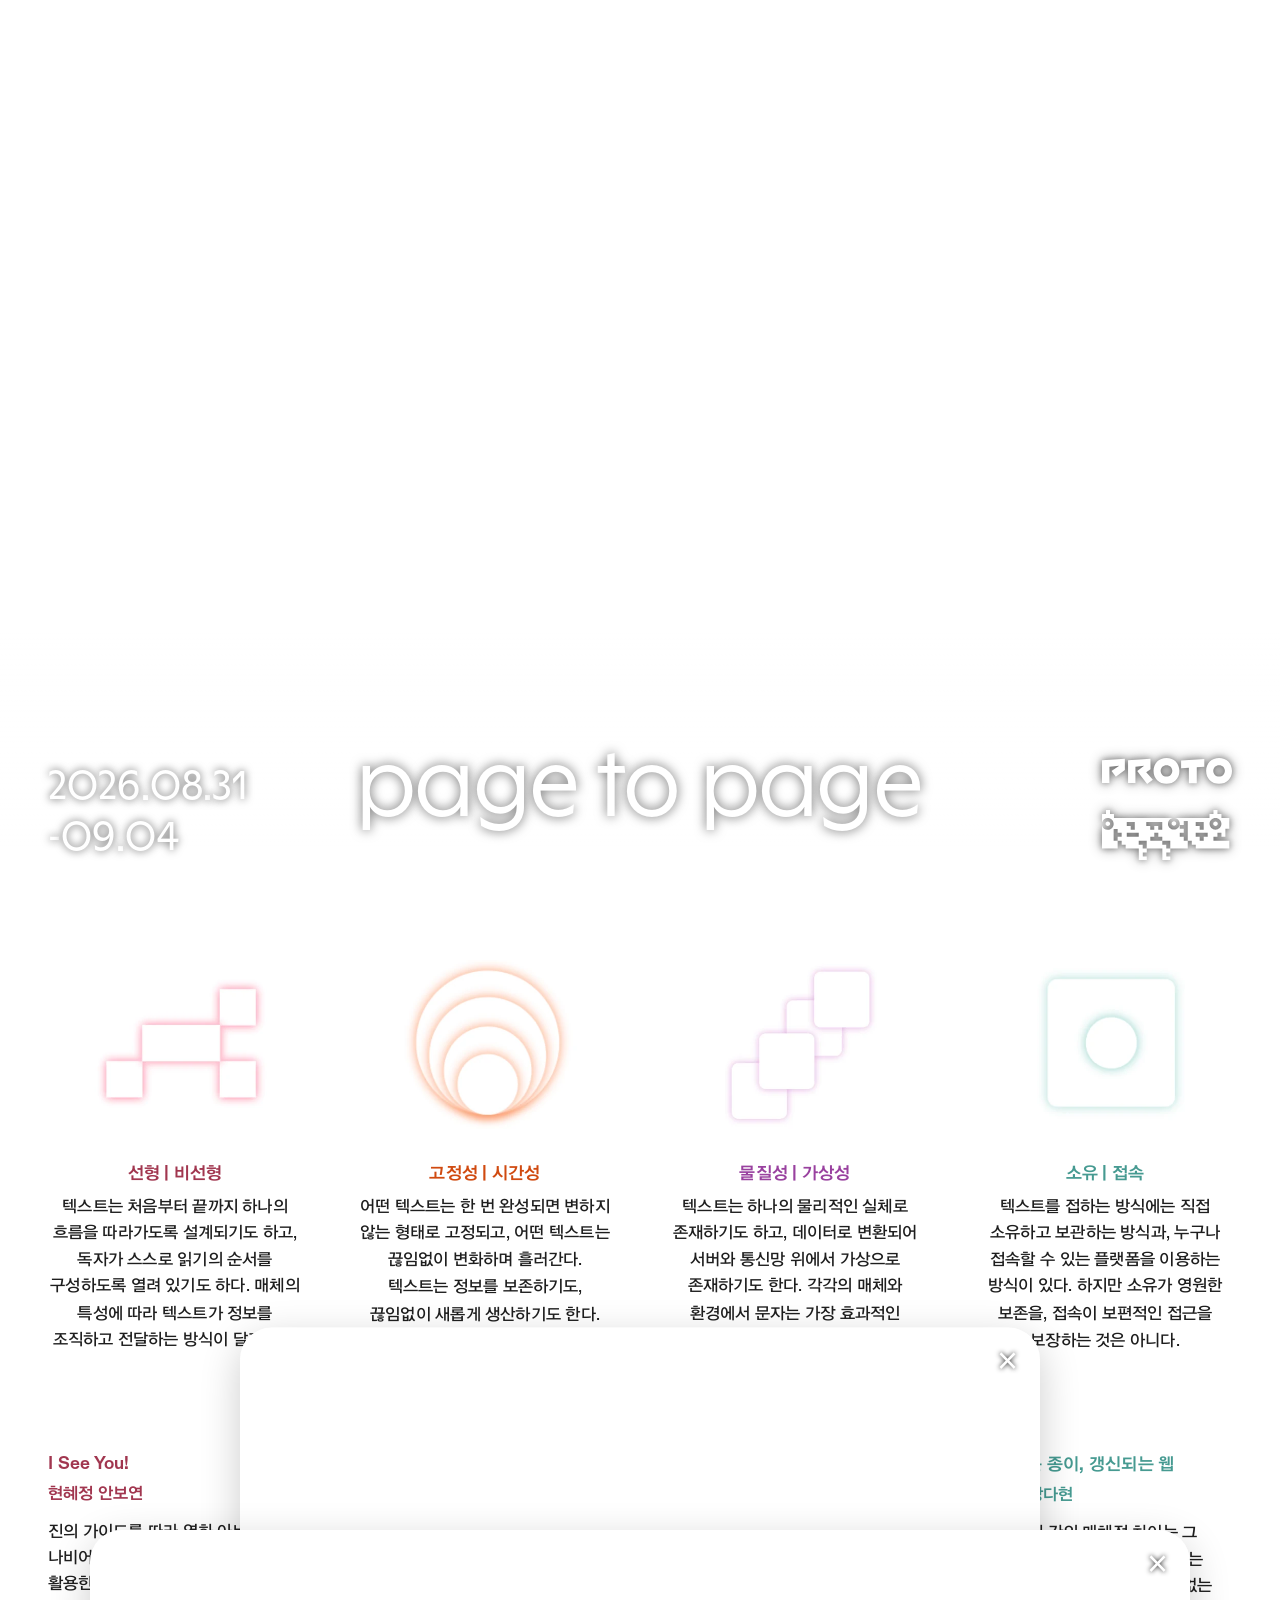
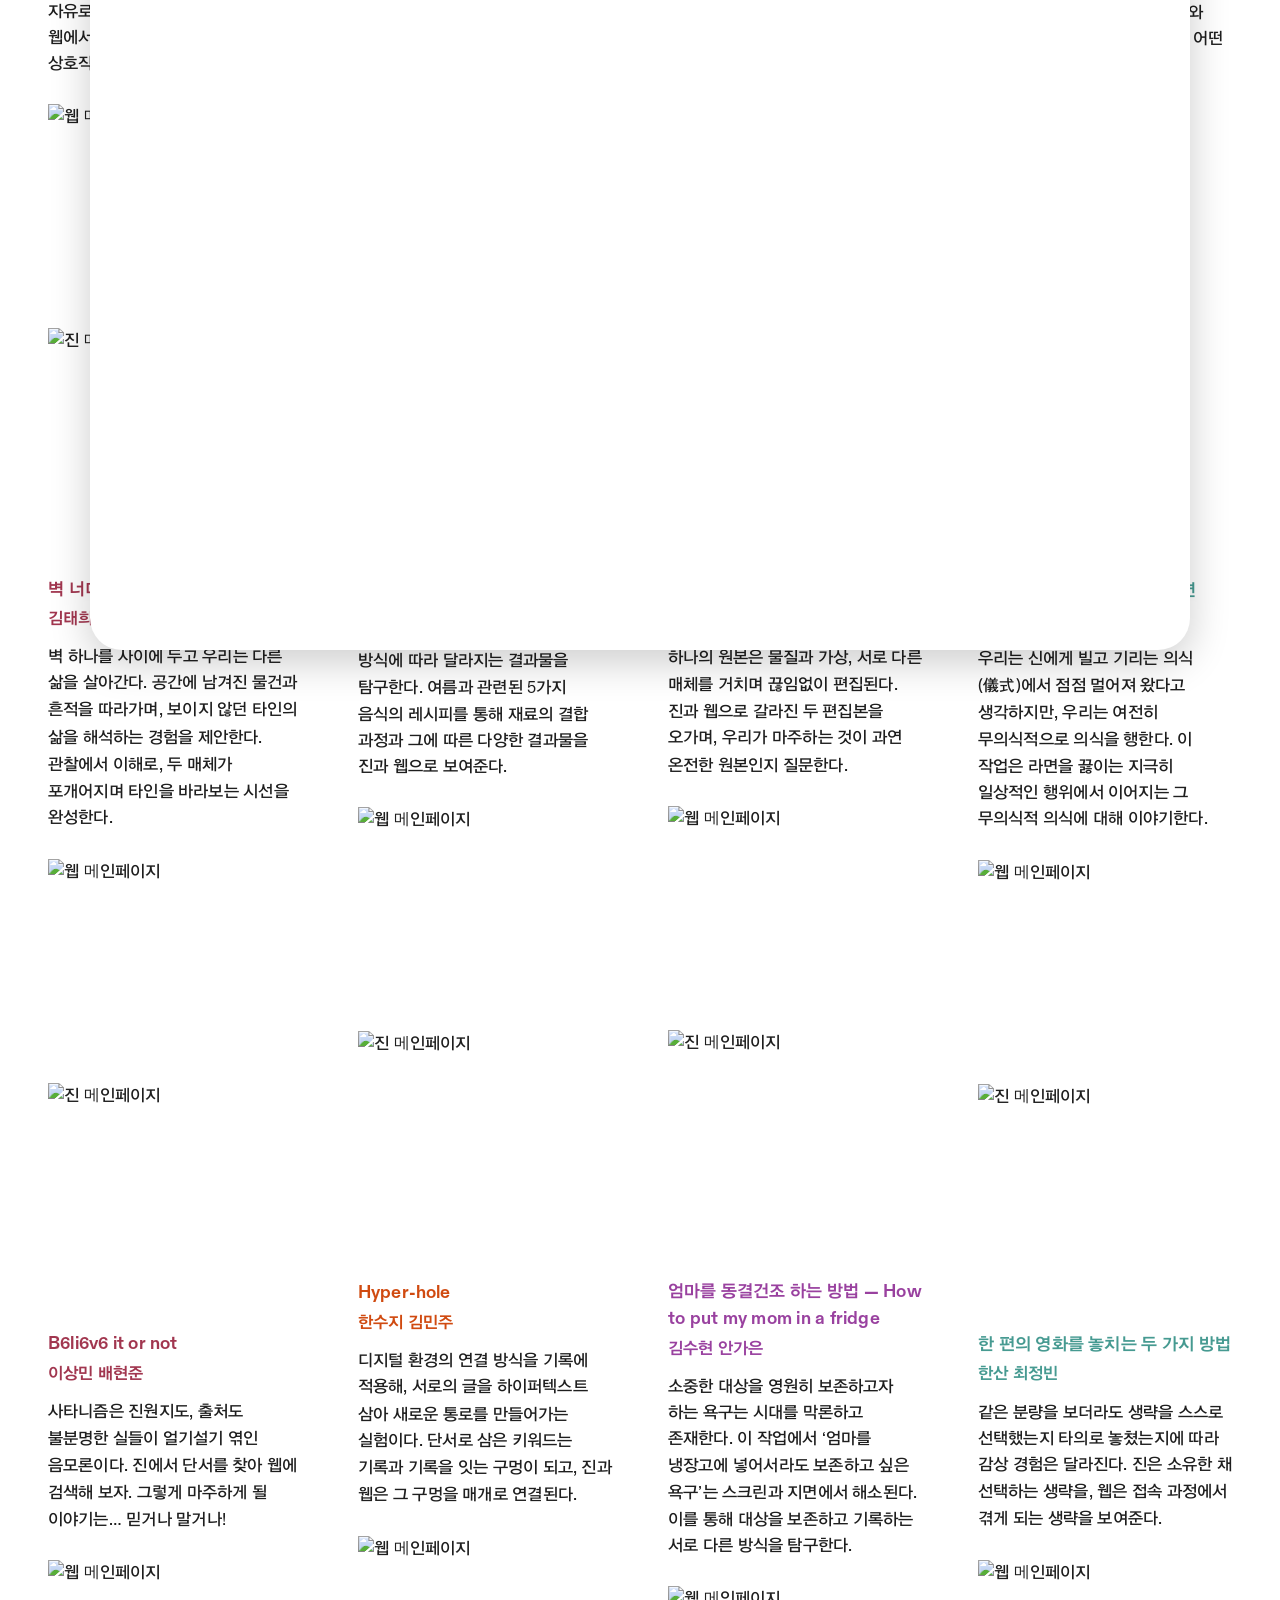
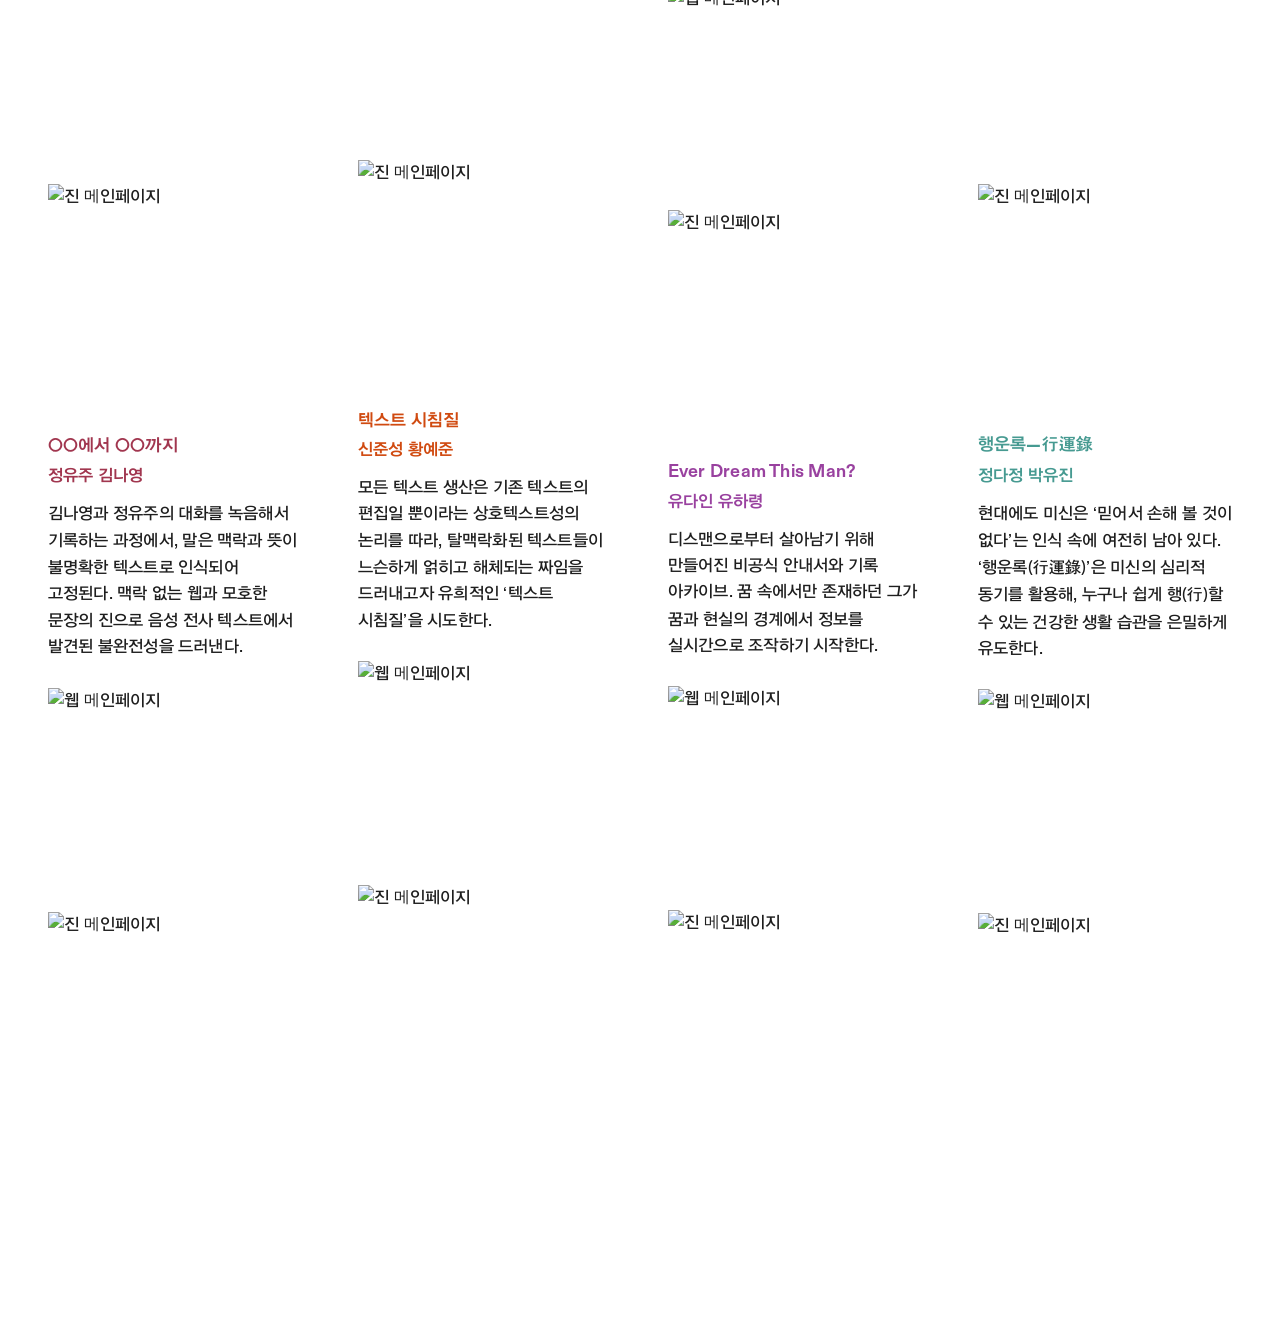
==== index.html @ 7369ed73 "upload" ====
<!doctype html>
<html lang="ko">
  <head>
    <meta charset="UTF-8" />
    <meta name="viewport" content="width=device-width, initial-scale=1.0" />
    <link rel="stylesheet" href="style.css" />
    <title>page to page</title>

    <!-- intro interaction libs -->
    <script src="addons/p5.min.js"></script>
    <script src="interaction/sketch.js"></script>
  </head>
  <body>
    <div class="intro" id="intro-canvas"></div>
    <div class="footer">
      <h1 id="page-title">
        <span class="latin-letter">page to page</span>
      </h1>
      <p>
        <span class="latin-digit">2026</span><span class="latin-symbol">.</span
        ><span class="latin-digit">08</span><span class="latin-symbol">.</span
        ><span class="latin-digit">31</span><br /><span class="latin-symbol"
          >-</span
        ><span class="latin-digit">09</span><span class="latin-symbol">.</span
        ><span class="latin-digit">04</span>
      </p>
      <svg
        class="footer-logo"
        xmlns="http://www.w3.org/2000/svg"
        viewBox="0 0 866.4 682.54"
      >
        <g>
          <polygon
            points="294.89 94.49 323.19 74.15 323.19 73.27 323.19 47.24 323.19 46.35 323.19 21.41 323.19 20.53 323.19 5.64 323.19 4.76 173.63 15.63 173.63 16.52 173.63 63.75 173.63 64.64 173.63 166.52 173.63 167.4 222.93 167.4 222.93 166.52 222.93 58.9 280.77 52.17 234.99 86.32 235.41 86.88 234.99 87.2 259.64 119.83 259.79 119.72 300.73 173.38 338.81 145.65 338.34 145.11 338.81 144.77 294.89 94.49"
          />
          <polygon
            points="527.2 17.31 527.2 66.73 527.2 67.61 578.82 64.52 578.82 167.54 578.82 168.42 631.69 168.42 631.69 167.54 631.69 61.36 681.82 58.37 681.82 57.48 681.82 7.53 681.82 6.64 527.2 16.43 527.2 17.31"
          />
          <polygon
            points="0 15.5 0 16.38 0 63.34 0 64.23 0 166.38 0 167.27 49.31 167.27 49.31 166.38 49.31 58.95 114.92 51.92 63.55 85.91 64 86.5 63.55 86.79 92.32 125.13 152.31 79.18 152.31 78.3 152.31 47.92 152.31 47.03 152.31 28.07 152.31 27.19 152.31 5.51 152.31 4.62 0 15.5"
          />
          <path
            d="M430.11,123.97c-22.86,0-38.94-15.57-39.15-38.69.21-21.8,16.3-37.63,39.15-37.63s38.12,15.84,38.33,37.63c-.21,23.13-16.02,38.69-38.33,38.69M429.84,0C379.71,0,343.55,35.89,343.55,85.37c0,.15.02.29.02.44s-.02.29-.02.44c0,49.48,36.16,85.64,86.29,85.64s86.01-36.16,86.01-85.64c0-.15-.02-.29-.02-.44,0-.15.02-.29.02-.44C515.85,35.89,479.69,0,429.84,0"
          />
          <path
            d="M780.66,123.97c-22.86,0-38.94-15.57-39.15-38.69.21-21.8,16.29-37.63,39.15-37.63s38.12,15.83,38.33,37.63c-.21,23.13-16.02,38.69-38.33,38.69M866.4,85.37c0-49.48-36.16-85.37-86.01-85.37s-86.29,35.89-86.29,85.37c0,.15.02.29.02.44,0,.15-.02.29-.02.44,0,49.48,36.16,85.64,86.29,85.64s86.01-36.16,86.01-85.64c0-.15-.02-.29-.02-.44s.02-.29.02-.44"
          />
        </g>
        <g>
          <path
            d="M756.45,478.1c-21.8,0-39.47-17.54-39.47-39.18s17.67-39.17,39.47-39.17,39.48,17.54,39.48,39.17-17.67,39.18-39.48,39.18M704.33,525.33h-26.51v26.31h-26.74v-26.31h-26.51v-26.54h79.75v26.54ZM624.58,426.16h53.25v52.84h-26.74v-26.31h-26.51v-26.54ZM401.75,578.17v-26.54h-79.75v-26.54h26.51v-26.31h26.74v26.31h26.51v26.54h53.25v51.75h-26.74v-25.22h-26.51ZM295.13,452.69v-26.54h106.43v52.84h-26.74v-26.31h-26.45v26.31h-26.74v-26.31h-26.51ZM244.74,578.17v-26.54h53.25v51.75h-26.74v-25.22h-26.51ZM165.07,498.09h79.75v26.54h-79.75v-26.54ZM165.07,426.16h53.25v52.84h-26.74v-26.31h-26.51v-26.54ZM130.82,525.33h-26.51v26.31h-26.74v-79.15h26.74v26.3h26.51v26.54ZM822.53,524.59v-52.51h26.08v-72.81h-52.52v-26.46h-26.51v-26.31h-26.74v26.31h-26.51v26.46h-229.1c17.8,3.79,31.15,19.49,31.15,38.29,0,21.64-17.67,39.18-39.48,39.18s-39.47-17.54-39.47-39.18c0-18.8,13.35-34.5,31.15-38.29H79.75v-26.46h-26.51v-26.31h-26.74v26.31H0v56.61c4.46-16.78,19.86-29.16,38.17-29.16,21.8,0,39.48,17.54,39.48,39.18s-17.67,39.18-39.48,39.18c-18.31,0-33.71-12.38-38.17-29.16v153.99h104.43l-.12-51.74h26.74v26.31h26.51v25.43h87.67v79.11h53.25v-26.31h-26.74v-26.54h26.74v-26.26h103.68v79.11h53.25v-26.31h-26.74v-26.54h26.74v-26.26h116.17v-51.8h-26.74v-26.31h-26.51v-26.54h26.51v-26.54h-26.51v-26.31h26.51v-26.31h26.74v132h26.74v26.31h26.51v25.49h223.8v-52.2h-26.08v-.11h-79.69v-26.54h26.51v-26.31h26.74v26.31h26.44Z"
          />
          <path
            d="M53.78,438.92c0-8.28-6.76-14.98-15.1-14.98s-15.1,6.71-15.1,14.98,6.76,14.99,15.1,14.99,15.1-6.71,15.1-14.99"
          />
          <path
            d="M464.23,437.06c0,8.28,6.76,14.99,15.1,14.99s15.1-6.71,15.1-14.99-6.76-14.98-15.1-14.98-15.1,6.71-15.1,14.98"
          />
          <path
            d="M756.45,423.94c-8.34,0-15.1,6.71-15.1,14.98s6.76,14.99,15.1,14.99,15.1-6.71,15.1-14.99-6.76-14.98-15.1-14.98"
          />
        </g>
      </svg>
    </div>
    <div class="main">
      <div class="cell_1">
        <div class="cell-item">
          <div class="explanation">
            <img
              src="source/image/2_Linear_nonlinear.webp"
              width="90%"
              alt="선형/비선형"
            />
            <h2>선형 | 비선형</h2>
            <p>
              텍스트는 처음부터 끝까지 하나의 흐름을 따라가도록 설계되기도
              하고<span class="latin-symbol">,</span> 독자가 스스로 읽기의
              순서를 구성하도록 열려 있기도 하다<span class="latin-symbol"
                >.</span
              >
              매체의 특성에 따라 텍스트가 정보를 조직하고 전달하는 방식이
              달라진다<span class="latin-symbol">.</span>
            </p>
          </div>
          <div class="cell-content">
            <div class="cell-title">
              <h2>
                <span class="latin-letter">I See You</span
                ><span class="latin-symbol">!</span>
              </h2>
              <p>현혜정&nbsp;안보연</p>
            </div>
            <p>
              ​진의 가이드를 따라 영화 아바타 속 나비어를 학습하고 웹에서 직접
              활용한다<span class="latin-symbol">.</span> 단계별 선형적 학습과
              자유로운 비선형적 탐색이 진과 웹에서 유기적으로 연결되는
              상호작용을 체험한다<span class="latin-symbol">.</span>
            </p>
            <br />
            <img
              src="source/img/image_1"
              width="100%"
              height="200px"
              alt="웹 메인페이지"
            />
            <img
              src="source/img/image_1"
              width="50%"
              alt="진 메인페이지"
              class="zine-image"
            />
          </div>
          <div class="cell-detail" hidden>
            <div class="cell-detail__meta">
              <p>
                <span class="cell-detail__title"
                  ><span class="latin-letter">I See You</span
                  ><span class="latin-symbol">!</span></span
                ><br />현혜정&nbsp;<span class="latin-symbol">@</span
                ><span class="latin-letter">x</span
                ><span class="latin-symbol">.</span
                ><span class="latin-letter">xjh</span>_<span
                  class="latin-letter"
                  >h</span
                ><br />안보연&nbsp;<span class="latin-symbol">@</span
                ><span class="latin-letter">can</span
                ><span class="latin-symbol">.</span
                ><span class="latin-letter">tseee</span>
              </p>
              <p>
                <span class="latin-digit">150</span
                ><span class="latin-symbol">×</span
                ><span class="latin-digit">150</span>㎜<br />스노우지
                <span class="latin-digit">180</span
                ><span class="latin-letter">g</span><br /><span
                  class="latin-letter"
                  >beatiful</span
                ><span class="latin-symbol">,</span>
                <span class="latin-digit">6</span
                ><span class="latin-letter">script</span
                ><span class="latin-symbol">,</span>
                <span class="latin-letter">Source Han Serif</span> 본명조<span
                  class="latin-symbol"
                  >,</span
                >
                <span class="latin-letter">Charis</span>
              </p>
              <p>
                HTML, CSS, JavaScript<br /><span class="latin-letter"
                  >Dongle</span
                ><span class="latin-symbol">,</span>
                <span class="latin-letter">Bpmf Huninn</span>
              </p>
            </div>
            <div class="cell-detail__grid">
              <div class="cell-detail__images">
                <img src="source/img/image_1" alt="웹 메인페이지" />
                <img src="source/img/image_1" alt="진 메인페이지" />
              </div>
              <div class="cell-detail__text">
                <div class="cell-detail__qa">
                  <p>
                    작품의 주제와 특징을 소개해주세요<span class="latin-symbol"
                      >.</span
                    >
                  </p>
                  <p class="indent">
                    진은 실제 학습지를 모티프로 제작<span class="latin-symbol"
                      >,</span
                    >
                    웹은 동화처럼 구현했다<span class="latin-symbol">.</span>
                    영화 <span class="tight-bracket-open">〈</span>아바타<span
                      class="tight-bracket-close"
                      >〉</span
                    >
                    속 나비어를 유아풍 삽화와 쉬운 스토리로 풀어내어 사용자가
                    부담 없이 접하고<span class="latin-symbol">,</span> 익힘의
                    흥미를 느끼도록 구성했다<span class="latin-symbol">.</span>
                  </p>
                </div>
                <div class="cell-detail__qa">
                  <p>
                    선형<span class="latin-symbol">-</span>비선형 특성을 어떻게
                    해석해 주제와 연결했는지 알려주세요<span
                      class="latin-symbol"
                      >.</span
                    >
                  </p>
                  <p class="indent">
                    팀의 특성은 선형과 비선형이다<span class="latin-symbol"
                      >.</span
                    >
                    진에는 선형적 역할을 부여해 사용자를
                    <span class="latin-symbol">‘</span>단계별<span
                      class="latin-symbol"
                      >’</span
                    >
                    학습 체계로 이끈다<span class="latin-symbol">.</span> 반면
                    웹에는 비선형적 역할을 부여하여 사용자가 원하는 경로로
                    <span class="latin-symbol">‘</span>자유롭게<span
                      class="latin-symbol"
                      >’</span
                    >
                    탐색하도록 설계했다<span class="latin-symbol">.</span>
                  </p>
                </div>
                <div class="cell-detail__qa">
                  <p>
                    진과 웹의 역할을 어떻게 설정했는지 알려주세요<span
                      class="latin-symbol"
                      >.</span
                    >
                  </p>
                  <p class="indent">
                    진의 학습 단계를 따라가면 자연스럽게 웹<span
                      class="latin-symbol"
                      >,</span
                    >
                    곧 실전으로 흥미가 확장된다<span class="latin-symbol"
                      >.</span
                    >
                    또 웹 내 체험요소는 진의 정보를 습득해야만 진행할 수 있도록
                    했다<span class="latin-symbol">.</span> 어느 매체를 먼저
                    접하든 두 매체를 넘나들게 되도록 설계했다<span
                      class="latin-symbol"
                      >.</span
                    >
                  </p>
                </div>
              </div>
            </div>
          </div>
        </div>
        <div class="cell-item">
          <div class="cell-content">
            <div class="cell-title">
              <h2>벽 너머</h2>
              <p>김태희&nbsp;김서영</p>
            </div>
            <p>
              벽 하나를 사이에 두고 우리는 다른 삶을 살아간다<span
                class="latin-symbol"
                >.</span
              >
              공간에 남겨진 물건과 흔적을 따라가며<span class="latin-symbol"
                >,</span
              >
              보이지 않던 타인의 삶을 해석하는 경험을 제안한다<span
                class="latin-symbol"
                >.</span
              >
              관찰에서 이해로<span class="latin-symbol">,</span> 두 매체가
              포개어지며 타인을 바라보는 시선을 완성한다<span
                class="latin-symbol"
                >.</span
              >
            </p>
            <br />
            <img
              src="source/img/image_1"
              width="100%"
              height="200px"
              alt="웹 메인페이지"
            />
            <img
              src="source/img/image_1"
              width="50%"
              alt="진 메인페이지"
              class="zine-image"
            />
          </div>
          <div class="cell-detail" hidden>
            <div class="cell-detail__meta">
              <p>
                <span class="cell-detail__title">벽 너머</span
                ><br />김태희&nbsp;<span class="latin-symbol">@</span
                ><span class="latin-letter">taehui</span>_<span
                  class="latin-letter"
                  >i</span
                ><br />김서영&nbsp;<span class="latin-symbol">@</span
                ><span class="latin-letter">seoyvre</span>
              </p>
              <p>
                <span class="latin-digit">110</span
                ><span class="latin-letter">x</span
                ><span class="latin-digit">210</span>㎜<br />화이트크라프트
                <span class="latin-digit">80</span
                ><span class="latin-letter">g</span><br /><span
                  class="latin-letter"
                  >AG</span
                >
                최정호 민부리
              </p>
              <p>
                HTML, CSS, JavaScript<br /><span class="latin-letter">AG</span>
                최정호 민부리<span class="latin-symbol">,</span>
                <span class="latin-letter">Helvetica Neue</span
                ><span class="latin-symbol">,</span>
                <span class="latin-letter">Pretendard</span>
              </p>
            </div>
            <div class="cell-detail__grid">
              <div class="cell-detail__images">
                <img src="source/img/image_1" alt="웹 메인페이지" />
                <img src="source/img/image_1" alt="진 메인페이지" />
              </div>
              <div class="cell-detail__text">
                <div class="cell-detail__qa">
                  <p>
                    작품의 주제와 특징을 소개해주세요<span class="latin-symbol"
                      >.</span
                    >
                  </p>
                  <p class="indent">
                    벽 하나를 사이에 두고 살아가면서도 서로를 알지 못하는 이웃
                    관계에 주목하였다<span class="latin-symbol">.</span> 공간에
                    남겨진 흔적을 매개로 타인의 삶을 해석해 보는 경험을
                    통해<span class="latin-symbol">,</span> 낯선 이웃을 향한
                    관심과 이해의 태도를 제안한다<span class="latin-symbol"
                      >.</span
                    >
                  </p>
                </div>
                <div class="cell-detail__qa">
                  <p>
                    선형<span class="latin-symbol">-</span>비선형 특성을 어떻게
                    해석해 주제와 연결했는지 알려주세요<span
                      class="latin-symbol"
                      >.</span
                    >
                  </p>
                  <p class="indent">
                    팀에서 선택한 특성은 선형성과 비선형성이다<span
                      class="latin-symbol"
                      >.</span
                    >
                    웹은 타인의 삶을 파편적으로 알아가는 방식을 반영해 자유로운
                    비선형적 탐색을 제공하고<span class="latin-symbol">,</span>
                    진은 물건의 이야기와 맥락을 차례대로 접하며 타인의 삶을
                    다양한 관점에서 이해하도록 구성한다<span
                      class="latin-symbol"
                      >.</span
                    >
                  </p>
                </div>
                <div class="cell-detail__qa">
                  <p>
                    진과 웹의 역할을 어떻게 설정했는지 알려주세요<span
                      class="latin-symbol"
                      >.</span
                    >
                  </p>
                  <p class="indent">
                    웹은 두 호실을 자유롭게 탐험하며 물건과 흔적을 발견하고
                    자신만의 해석을 기록하는 매체이다<span class="latin-symbol"
                      >.</span
                    >
                    진은 물건의 이야기와 맥락을 제공해 주관적인 해석을
                    확장한다<span class="latin-symbol">.</span> 웹이 관찰의
                    경험을<span class="latin-symbol">,</span> 진이 이해의 경험을
                    제공하며 서로를 보완한다<span class="latin-symbol">.</span>
                  </p>
                </div>
              </div>
            </div>
          </div>
        </div>
        <div class="cell-item">
          <div class="cell-content">
            <div class="cell-title">
              <h2>
                <span class="latin-letter">B</span
                ><span class="latin-digit">6</span
                ><span class="latin-letter">li</span
                ><span class="latin-digit">6</span
                ><span class="latin-letter">v</span
                ><span class="latin-digit">6</span>
                <span class="latin-letter">it or not</span>
              </h2>
              <p>이상민&nbsp;배현준</p>
            </div>
            <p>
              사타니즘은 진원지도<span class="latin-symbol">,</span> 출처도
              불분명한 실들이 얼기설기 엮인 음모론이다<span class="latin-symbol"
                >.</span
              >
              진에서 단서를 찾아 웹에 검색해 보자<span class="latin-symbol"
                >.</span
              >
              그렇게 마주하게 될 이야기는<span class="latin-symbol">…</span>
              믿거나 말거나<span class="latin-symbol">!</span>
            </p>
            <br />
            <img
              src="source/img/image_1"
              width="100%"
              height="200px"
              alt="웹 메인페이지"
            />
            <img
              src="source/img/image_1"
              width="50%"
              alt="진 메인페이지"
              class="zine-image"
            />
          </div>
          <div class="cell-detail" hidden>
            <div class="cell-detail__meta">
              <p>
                <span class="cell-detail__title"
                  ><span class="latin-letter">B</span
                  ><span class="latin-digit">6</span
                  ><span class="latin-letter">li</span
                  ><span class="latin-digit">6</span
                  ><span class="latin-letter">v</span
                  ><span class="latin-digit">6</span>
                  <span class="latin-letter">it or not</span></span
                ><br />이상민&nbsp;<span class="latin-symbol">@</span
                ><span class="latin-digit">3</span
                ><span class="latin-letter">mann</span
                ><span class="latin-symbol">.</span
                ><span class="latin-letter">e</span><br />배현준&nbsp;<span
                  class="latin-symbol"
                  >@</span
                ><span class="latin-letter">hyunjoooon</span
                ><span class="latin-symbol">.</span
                ><span class="latin-letter">bae</span>
              </p>
              <p>
                <span class="latin-digit">120</span
                ><span class="latin-symbol">×</span
                ><span class="latin-digit">103</span
                ><span class="latin-symbol">.</span
                ><span class="latin-digit">9</span>㎜<br />백색모조지
                <span class="latin-digit">80</span
                ><span class="latin-letter">g</span
                ><span class="latin-symbol">,</span> 아트지
                <span class="latin-digit">100</span
                ><span class="latin-letter">g</span
                ><span class="latin-symbol">,</span> 스노우지
                <span class="latin-digit">100</span
                ><span class="latin-letter">g</span><br /><span
                  class="latin-letter"
                  >SM</span
                ><span class="latin-digit">3</span>견출명조<span
                  class="latin-symbol"
                  >,</span
                >
                <span class="latin-letter">Coral Pixels</span>
              </p>
              <p>
                HTML, CSS, JavaScript<br /><span class="latin-letter"
                  >Apple SD</span
                >
                산돌고딕 <span class="latin-letter">Neo</span
                ><span class="latin-symbol">,</span>
                <span class="latin-letter">Coral Pixels</span>
              </p>
            </div>
            <div class="cell-detail__grid">
              <div class="cell-detail__images">
                <img src="source/img/image_1" alt="웹 메인페이지" />
                <img src="source/img/image_1" alt="진 메인페이지" />
              </div>
              <div class="cell-detail__text">
                <div class="cell-detail__qa">
                  <p>
                    작품의 주제와 특징을 소개해주세요<span class="latin-symbol"
                      >.</span
                    >
                  </p>
                  <p class="indent">
                    음모론은 출처 불명의 정보들이 뒤섞여 하나의 이론으로
                    완성되어 가는 경향이 있다<span class="latin-symbol">.</span>
                    사타니즘<span class="latin-symbol">(</span
                    ><span class="latin-letter">Satanism</span
                    ><span class="latin-symbol">)</span>을 소재로<span
                      class="latin-symbol"
                      >,</span
                    >
                    선형적인 웹과 비선형적인 책을 만들었다<span
                      class="latin-symbol"
                      >.</span
                    >
                    추가되고 갱신되는 정보와 뒤섞이는 증언과 이야기 조각들이
                    느슨한 연결고리를 만든다<span class="latin-symbol">.</span>
                  </p>
                </div>
                <div class="cell-detail__qa">
                  <p>
                    선형<span class="latin-symbol">-</span>비선형 특성을 어떻게
                    해석해 주제와 연결했는지 알려주세요<span
                      class="latin-symbol"
                      >.</span
                    >
                  </p>
                  <p class="indent">
                    팀에서 뽑은 특성은 선형<span class="latin-symbol">-</span
                    >비선형이다<span class="latin-symbol">.</span> 음모론 자체가
                    참과 거짓의 경계가 모호한 구조를 지닌다는 점에서
                    착안하여<span class="latin-symbol">,</span> 일반적으로 진은
                    선형<span class="latin-symbol">,</span> 웹은 비선형이라는
                    통념을 뒤집어 두 매체의 역할을 맞바꿈으로써 모호함을
                    강화하고자 하였다<span class="latin-symbol">.</span>
                  </p>
                </div>
                <div class="cell-detail__qa">
                  <p>
                    진과 웹의 역할을 어떻게 설정했는지 알려주세요<span
                      class="latin-symbol"
                      >.</span
                    >
                  </p>
                  <p class="indent">
                    진은 세 면에서 페이지가 불규칙하게 교차되는 비선형적인
                    매체로<span class="latin-symbol">,</span> 웹은 정해진 순서에
                    따라 새로운 정보가 추가되는 선형적인 매체로 설계하였다<span
                      class="latin-symbol"
                      >.</span
                    >
                    진에서 등장하는 키워드를 웹에 입력하면 정보를 찾을 수
                    있어<span class="latin-symbol">,</span> 탐색 과정을
                    직관적으로 체험하게 하였다<span class="latin-symbol"
                      >.</span
                    >
                  </p>
                </div>
              </div>
            </div>
          </div>
        </div>
        <div class="cell-item">
          <div class="cell-content">
            <div class="cell-title">
              <h2>
                <span class="latin-symbol">○○</span>에서
                <span class="latin-symbol">○○</span>까지
              </h2>
              <p>정유주&nbsp;김나영</p>
            </div>
            <p>
              김나영과 정유주의 대화를 녹음해서 기록하는 과정에서<span
                class="latin-symbol"
                >,</span
              >
              말은 맥락과 뜻이 불명확한 텍스트로 인식되어 고정된다<span
                class="latin-symbol"
                >.</span
              >
              맥락 없는 웹과 모호한 문장의 진으로 음성 전사 텍스트에서 발견된
              불완전성을 드러낸다<span class="latin-symbol">.</span>
            </p>
            <br />
            <img
              src="source/img/image_1"
              width="100%"
              height="200px"
              alt="웹 메인페이지"
            />
            <img
              src="source/img/image_1"
              width="50%"
              alt="진 메인페이지"
              class="zine-image"
            />
          </div>
          <div class="cell-detail" hidden>
            <div class="cell-detail__meta">
              <p>
                <span class="cell-detail__title">○○에서 ○○까지</span
                ><br />정유주&nbsp;<span class="latin-symbol">@</span
                ><span class="latin-digit">1</span
                ><span class="latin-letter">n</span
                ><span class="latin-symbol">.</span
                ><span class="latin-letter">uzzu</span><br />김나영&nbsp;<span
                  class="latin-symbol"
                  >@</span
                ><span class="latin-letter">lcinna</span
                ><span class="latin-symbol">.</span
                ><span class="latin-letter">o</span>
              </p>
              <p>
                <span class="latin-digit">108</span
                ><span class="latin-symbol">×</span
                ><span class="latin-digit">210</span>㎜<br />스노우지
                <span class="latin-digit">150</span
                ><span class="latin-letter">g</span
                ><span class="latin-symbol">,</span> 스노우지
                <span class="latin-digit">250</span
                ><span class="latin-letter">g</span><br /><span
                  class="latin-letter"
                  >SM</span
                >
                디나루<span class="latin-symbol">,</span>
                <span class="latin-letter">Noto Sans Mono</span>
              </p>
              <p>
                HTML, CSS, JavaScript<br /><span class="latin-letter">SM</span>
                디나루<span class="latin-symbol">,</span>
                <span class="latin-letter">Noto Sans Mono</span>
              </p>
            </div>
            <div class="cell-detail__grid">
              <div class="cell-detail__images">
                <img src="source/img/image_1" alt="웹 메인페이지" />
                <img src="source/img/image_1" alt="진 메인페이지" />
              </div>
              <div class="cell-detail__text">
                <div class="cell-detail__qa">
                  <p>
                    작품의 주제와 특징을 소개해주세요<span class="latin-symbol"
                      >.</span
                    >
                  </p>
                  <p class="indent">
                    김나영과 정유주 두 사람이 의식의 흐름대로 나눈 이야기를 진과
                    웹으로 엮는다<span class="latin-symbol">.</span> 두 사람의
                    이야기를 녹음해서 기록하는 과정에서<span
                      class="latin-symbol"
                      >,</span
                    >
                    말은 불완전한 텍스트로 변환되어 고정된다<span
                      class="latin-symbol"
                      >.</span
                    >
                    녹음이라는 행위에서 발견된 불완전성을 진과 웹에서
                    드러낸다<span class="latin-symbol">.</span>
                  </p>
                </div>
                <div class="cell-detail__qa">
                  <p>
                    선형<span class="latin-symbol">-</span>비선형 특성을 어떻게
                    해석해 주제와 연결했는지 알려주세요<span
                      class="latin-symbol"
                      >.</span
                    >
                  </p>
                  <p class="indent">
                    각 매체의 기본적인 특징인 선형성과 비선형을 강조하면서<span
                      class="latin-symbol"
                      >,</span
                    >
                    다른 매체가 있어야만 의미가 완전해질 수 있도록 한다<span
                      class="latin-symbol"
                      >.</span
                    >
                    진은 대화의 전체 흐름이 드러나지만 내용을 파악할 수
                    없고<span class="latin-symbol">,</span> 웹은 각자의 발화
                    내용을 그대로 볼 수 있지만 순서가 존재하지 않는다<span
                      class="latin-symbol"
                      >.</span
                    >
                  </p>
                </div>
                <div class="cell-detail__qa">
                  <p>
                    진과 웹의 역할을 어떻게 설정했는지 알려주세요<span
                      class="latin-symbol"
                      >.</span
                    >
                  </p>
                  <p class="indent">
                    진과 웹에서 텍스트 박스 속 발화는 동일한 내용을 다루고
                    있다<span class="latin-symbol">.</span> 그러나 진의 불완전한
                    텍스트에서는 온전한 내용을 파악할 수 없고 웹의 온전한 텍스트
                    또한 맥락과 분리되어<span class="latin-symbol">,</span>
                    서로가 없다면 온전한 내용을 파악할 수 없다<span
                      class="latin-symbol"
                      >.</span
                    >
                  </p>
                </div>
              </div>
            </div>
          </div>
        </div>
      </div>
      <div class="cell_2">
        <div class="cell-item">
          <div class="explanation">
            <img
              src="source/image/1_Fixability_nonfixability.webp"
              width="90%"
              alt="고정성/시간성"
            />
            <h2>고정성 | 시간성</h2>
            <p>
              어떤 텍스트는 한 번 완성되면 변하지 않는 형태로 고정되고<span
                class="latin-symbol"
                >,</span
              >
              어떤 텍스트는 끊임없이 변화하며 흘러간다<span class="latin-symbol"
                >.</span
              >
              텍스트는 정보를 보존하기도<span class="latin-symbol">,</span>
              끊임없이 새롭게 생산하기도 한다<span class="latin-symbol">.</span>
            </p>
          </div>
          <div class="cell-content">
            <div class="cell-title">
              <h2>
                <span class="latin-letter">Part</span
                ><span class="latin-symbol">.</span
                ><span class="latin-digit">2</span>
              </h2>
              <p>유하은&nbsp;이효담</p>
            </div>
            <p>
              유행은 단순히 과거의 스타일이 똑같이 돌아오는 복제가 아니라<span
                class="latin-symbol"
                >,</span
              >
              현대의 맥락과 결합되어 새로워지는 재해석이다<span
                class="latin-symbol"
                >.</span
              >
              패션 아이템이 시간의 흐름 속에서 어떻게 해체되고 다시 조립되는지
              탐구한다<span class="latin-symbol">.</span>
            </p>
            <br />
            <img
              src="source/img/image_1"
              width="100%"
              height="200px"
              alt="웹 메인페이지"
            />
            <img
              src="source/img/image_1"
              width="50%"
              alt="진 메인페이지"
              class="zine-image"
            />
          </div>
          <div class="cell-detail" hidden>
            <div class="cell-detail__meta">
              <p>
                <span class="cell-detail__title"
                  ><span class="latin-letter">Part</span
                  ><span class="latin-symbol">.</span
                  ><span class="latin-digit">2</span></span
                ><br />유하은&nbsp;<span class="latin-symbol">@</span
                ><span class="latin-digit">5</span
                ><span class="latin-letter">y</span
                ><span class="latin-symbol">.</span
                ><span class="latin-letter">u</span
                ><span class="latin-digit">19</span><br />이효담&nbsp;<span
                  class="latin-symbol"
                  >@</span
                ><span class="latin-letter">oyapeei</span>
              </p>
              <p>
                <span class="latin-digit">128</span
                ><span class="latin-symbol">×</span
                ><span class="latin-digit">182</span>㎜<br />매쉬멜로우 화이트
                <span class="latin-digit">128</span
                ><span class="latin-letter">g</span><br /><span
                  class="latin-letter"
                  >Helvetica Neue</span
                ><span class="latin-symbol">,</span>
                <span class="latin-letter">Onul</span> 담소<span
                  class="latin-symbol"
                  >,</span
                >
                <span class="latin-letter">Onul</span> 한체<span
                  class="latin-symbol"
                  >,</span
                >
                <span class="latin-letter">Onul</span> 점점
              </p>
              <p>
                HTML, CSS, JavaScript<br /><span class="latin-letter"
                  >Sandoll</span
                >
                고딕<span class="latin-letter">Neo</span
                ><span class="latin-symbol">,</span>
                <span class="latin-letter">Space Grotesk</span
                ><span class="latin-symbol">,</span>
                <span class="latin-letter">VT</span
                ><span class="latin-digit">323</span>
              </p>
            </div>
            <div class="cell-detail__grid">
              <div class="cell-detail__images">
                <img src="source/img/image_1" alt="웹 메인페이지" />
                <img src="source/img/image_1" alt="진 메인페이지" />
              </div>
              <div class="cell-detail__text">
                <div class="cell-detail__qa">
                  <p>
                    작품의 주제와 특징을 소개해주세요<span class="latin-symbol"
                      >.</span
                    >
                  </p>
                  <p class="indent">
                    유행했던 패션 아이템이 다시 돌아왔다<span
                      class="latin-symbol"
                      >.</span
                    >
                    <span class="latin-letter">Part</span
                    ><span class="latin-symbol">.</span
                    ><span class="latin-digit">2</span>는 과거의 복제가
                    아닌<span class="latin-symbol">,</span>
                    현대의 맥락과 결합한 새로운
                    <span class="latin-letter">Part</span
                    ><span class="latin-symbol">.</span
                    ><span class="latin-digit">1</span>이다<span
                      class="latin-symbol"
                      >.</span
                    >
                    진은 과거의 패션 아이템과 현재의 재해석을 기록하고<span
                      class="latin-symbol"
                      >,</span
                    >
                    웹에서는 추억의 게임을 통해 그 변화를 직접 체험할 수
                    있다<span class="latin-symbol">.</span>
                  </p>
                </div>
                <div class="cell-detail__qa">
                  <p>
                    고정성<span class="latin-symbol">-</span>시간성 특성을
                    어떻게 해석해 주제와 연결했는지 알려주세요<span
                      class="latin-symbol"
                      >.</span
                    >
                  </p>
                  <p class="indent">
                    페이지는 연결된 채 고정되어 있다<span class="latin-symbol"
                      >.</span
                    >
                    고정된 진에서는 돌아온 패션 아이템과 그에 얽힌 개인의
                    이야기를 기록한다<span class="latin-symbol">.</span>
                    사용자는 웹을 통해 직접 시간에 접속해 과거의 패션 아이템이
                    현재로 다시 돌아오는 과정에서 발생한 변화를 경험한다<span
                      class="latin-symbol"
                      >.</span
                    >
                  </p>
                </div>
                <div class="cell-detail__qa">
                  <p>
                    진과 웹의 역할을 어떻게 설정했는지 알려주세요<span
                      class="latin-symbol"
                      >.</span
                    >
                  </p>
                  <p class="indent">
                    웹과 진은 코드로 연결되어 있다<span class="latin-symbol"
                      >.</span
                    >
                    사용자는 진을 읽으며 각 파트에 숨겨진 코드를 찾고<span
                      class="latin-symbol"
                      >,</span
                    >
                    코드를 통해 웹의 해당 파트로 입장한다<span
                      class="latin-symbol"
                      >.</span
                    >
                    웹에서는 진에서 읽은 내용을 바탕으로
                    <span class="latin-letter">Part</span
                    ><span class="latin-symbol">.</span
                    ><span class="latin-digit">1</span>과
                    <span class="latin-letter">Part</span
                    ><span class="latin-symbol">.</span
                    ><span class="latin-digit">2</span>를 오가며 과거와 현재의
                    패션을 직접 경험한다<span class="latin-symbol">.</span>
                  </p>
                </div>
              </div>
            </div>
          </div>
        </div>
        <div class="cell-item">
          <div class="cell-content">
            <div class="cell-title">
              <h2>
                <span class="latin-digit">5</span>
                <span class="latin-letter">recipes of summer</span>
              </h2>
              <p>이승연&nbsp;전다현</p>
            </div>
            <p>
              재료의 겹침과 섞임<span class="latin-symbol">,</span> 결합하는
              순서와 방식에 따라 달라지는 결과물을 탐구한다<span
                class="latin-symbol"
                >.</span
              >
              여름과 관련된 <span class="latin-digit">5</span>가지 음식의
              레시피를 통해 재료의 결합 과정과 그에 따른 다양한 결과물을 진과
              웹으로 보여준다<span class="latin-symbol">.</span>
            </p>
            <br />
            <img
              src="source/img/image_1"
              width="100%"
              height="200px"
              alt="웹 메인페이지"
            />
            <img
              src="source/img/image_1"
              width="50%"
              alt="진 메인페이지"
              class="zine-image"
            />
          </div>
          <div class="cell-detail" hidden>
            <div class="cell-detail__meta">
              <p>
                <span class="cell-detail__title"
                  ><span class="latin-digit">5</span>
                  <span class="latin-letter">recipes of summer</span></span
                ><br />이승연&nbsp;<span class="latin-symbol">@</span
                ><span class="latin-letter">lucylucky</span
                ><span class="latin-digit">25</span><br />전다현&nbsp;<span
                  class="latin-symbol"
                  >@</span
                ><span class="latin-letter">dahnnue</span>
              </p>
              <p>
                <span class="latin-digit">160</span
                ><span class="latin-symbol">×</span
                ><span class="latin-digit">230</span>㎜<br />반누보
                <span class="latin-digit">122</span
                ><span class="latin-letter">g</span
                ><span class="latin-symbol">,</span> 트레싱지<br /><span
                  class="latin-letter"
                  >Orbit</span
                ><span class="latin-symbol">,</span>
                <span class="latin-letter">AG</span> 안상수체
              </p>
              <p>
                HTML, CSS, JavaScript<br /><span class="latin-letter"
                  >Orbit</span
                ><span class="latin-symbol">,</span>
                <span class="latin-letter">AG</span> 안상수체
              </p>
            </div>
            <div class="cell-detail__grid">
              <div class="cell-detail__images">
                <img src="source/img/image_1" alt="웹 메인페이지" />
                <img src="source/img/image_1" alt="진 메인페이지" />
              </div>
              <div class="cell-detail__text">
                <div class="cell-detail__qa">
                  <p>
                    작품의 주제와 특징을 소개해주세요<span class="latin-symbol"
                      >.</span
                    >
                  </p>
                  <p class="indent">
                    여름과 잘 어울리는 <span class="latin-digit">5</span>가지
                    음식의 레시피를 주제로 재료의 겹침과 섞임<span
                      class="latin-symbol"
                      >,</span
                    >
                    결합하는 순서와 방식에 따라 달라지는 결과물을 탐구한다<span
                      class="latin-symbol"
                      >.</span
                    >
                    기하학적으로 단순화된 음식의 그래픽을 진에서는 겹치고
                    접으며<span class="latin-symbol">,</span> 웹에서는 마우스를
                    움직이며 하나의 요리를 완성한다<span class="latin-symbol"
                      >.</span
                    >
                  </p>
                </div>
                <div class="cell-detail__qa">
                  <p>
                    고정성<span class="latin-symbol">-</span>시간성 특성을
                    어떻게 해석해 주제와 연결했는지 알려주세요<span
                      class="latin-symbol"
                      >.</span
                    >
                  </p>
                  <p class="indent">
                    팀에서 뽑은 특성은 고정성 시간성이다<span
                      class="latin-symbol"
                      >.</span
                    >
                    진과 웹 속의 그래픽은 고정되어 있다<span
                      class="latin-symbol"
                      >.</span
                    >
                    진에서는 종이 위의 그래픽의 겹침과 결합을 통해<span
                      class="latin-symbol"
                      >,</span
                    >
                    웹에서는 화면 위에서 움직이는 그래픽의 변화를 통해 고정된
                    그래픽이 시간 속 움직임을 통해 어떻게 변화하고 결합하여
                    요리를 완성하는 지 보여준다<span class="latin-symbol"
                      >.</span
                    >
                  </p>
                </div>
                <div class="cell-detail__qa">
                  <p>
                    진과 웹의 역할을 어떻게 설정했는지 알려주세요<span
                      class="latin-symbol"
                      >.</span
                    >
                  </p>
                  <p class="indent">
                    두 매체는 각자의 방식으로 레시피를 설명하고 재료를 결합하며
                    완성한다<span class="latin-symbol">.</span> 진에서는 종이의
                    움직임으로<span class="latin-symbol">,</span> 웹에서는
                    인터렉션을 이용하여 그래픽을 움직이며 요리를
                    완성해나간다<span class="latin-symbol">.</span> 두 매체
                    안에서 요리를 완성하며 결합하는 방식의 차이를
                    탐색해본다<span class="latin-symbol">.</span>
                  </p>
                </div>
              </div>
            </div>
          </div>
        </div>
        <div class="cell-item">
          <div class="cell-content">
            <div class="cell-title">
              <h2>
                <span class="latin-letter">Hyper</span
                ><span class="latin-symbol">-</span
                ><span class="latin-letter">hole</span>
              </h2>
              <p>한수지&nbsp;김민주</p>
            </div>
            <p>
              디지털 환경의 연결 방식을 기록에 적용해<span class="latin-symbol"
                >,</span
              >
              서로의 글을 하이퍼텍스트 삼아 새로운 통로를 만들어가는
              실험이다<span class="latin-symbol">.</span> 단서로 삼은 키워드는
              기록과 기록을 잇는 구멍이 되고<span class="latin-symbol">,</span>
              진과 웹은 그 구멍을 매개로 연결된다<span class="latin-symbol"
                >.</span
              >
            </p>
            <br />
            <img
              src="source/img/image_1"
              width="100%"
              height="200px"
              alt="웹 메인페이지"
            />
            <img
              src="source/img/image_1"
              width="50%"
              alt="진 메인페이지"
              class="zine-image"
            />
          </div>
          <div class="cell-detail" hidden>
            <div class="cell-detail__meta">
              <p>
                <span class="cell-detail__title"
                  ><span class="latin-letter">Hyper</span
                  ><span class="latin-symbol">-</span
                  ><span class="latin-letter">hole</span></span
                ><br />한수지&nbsp;<span class="latin-symbol">@</span
                ><span class="latin-letter">suyaki</span
                ><span class="latin-digit">22</span><br />김민주&nbsp;<span
                  class="latin-symbol"
                  >@</span
                ><span class="latin-letter">o</span
                ><span class="latin-symbol">.</span
                ><span class="latin-letter">ooki</span
                ><span class="latin-digit">2</span>
              </p>
              <p>
                <span class="latin-digit">180</span
                ><span class="latin-symbol">×</span
                ><span class="latin-digit">128</span>㎜<br />티엠보스
                <span class="latin-digit">116</span
                ><span class="latin-letter">g</span
                ><span class="latin-symbol">,</span> 썬레이드
                <span class="latin-digit">79</span
                ><span class="latin-symbol">.</span
                ><span class="latin-digit">1</span
                ><span class="latin-letter">g</span><br /><span
                  class="latin-letter"
                  >SM</span
                ><span class="latin-digit">3</span> 신신명조<span
                  class="latin-symbol"
                  >,</span
                >
                <span class="latin-letter">Panama monospace</span
                ><span class="latin-symbol">,</span>
                <span class="latin-letter">SM</span
                ><span class="latin-digit">3</span> 신중고딕
              </p>
              <p>
                HTML, CSS, JavaScript<br /><span class="latin-letter">SM</span
                ><span class="latin-digit">3</span> 신신명조<span
                  class="latin-symbol"
                  >,</span
                >
                <span class="latin-letter">Panama monospace</span
                ><span class="latin-symbol">,</span>
                <span class="latin-letter">SM</span
                ><span class="latin-digit">3</span> 신중고딕
              </p>
            </div>
            <div class="cell-detail__grid">
              <div class="cell-detail__images">
                <img src="source/img/image_1" alt="웹 메인페이지" />
                <img src="source/img/image_1" alt="진 메인페이지" />
              </div>
              <div class="cell-detail__text">
                <div class="cell-detail__qa">
                  <p>
                    작품의 주제와 특징을 소개해주세요<span class="latin-symbol"
                      >.</span
                    >
                  </p>
                  <p class="indent">
                    디지털 환경에서 우리의 사고는 검색 기록<span
                      class="latin-symbol"
                      >,</span
                    >
                    이미지<span class="latin-symbol">,</span> 음악<span
                      class="latin-symbol"
                      >,</span
                    >
                    게시물 같은 다양한 정보들을 연결하며 이루어진다<span
                      class="latin-symbol"
                      >.</span
                    >
                    우리는 이 연결 방식을 글쓰기로 옮겨<span
                      class="latin-symbol"
                      >,</span
                    >
                    서로의 글에서 선택된 키워드를 구멍으로 삼아 새로운 기록을
                    만들어간다<span class="latin-symbol">.</span>
                  </p>
                </div>
                <div class="cell-detail__qa">
                  <p>
                    고정성<span class="latin-symbol">-</span>시간성 특성을
                    어떻게 해석해 주제와 연결했는지 알려주세요<span
                      class="latin-symbol"
                      >.</span
                    >
                  </p>
                  <p class="indent">
                    구멍은 서로의 기록을 연결하는 동시에<span
                      class="latin-symbol"
                      >,</span
                    >
                    진과 웹이 서로 다른 방식으로 기록을 구성하는 지점이다<span
                      class="latin-symbol"
                      >.</span
                    >
                    진은 기록을 하나의 흐름으로 고정해 선택한 맥락을
                    제시하고<span class="latin-symbol">,</span> 웹에서는 각각의
                    기록이 독립적으로 존재하며 독자가 자신만의 순서와 맥락을
                    만든다<span class="latin-symbol">.</span>
                  </p>
                </div>
                <div class="cell-detail__qa">
                  <p>
                    진과 웹의 역할을 어떻게 설정했는지 알려주세요<span
                      class="latin-symbol"
                      >.</span
                    >
                  </p>
                  <p class="indent">
                    진은 텍스트로 서사의 맥락을 고정된 순서로 전하고<span
                      class="latin-symbol"
                      >,</span
                    >
                    웹은 이미지로 그 단서를 비선형적으로 탐색하게 한다<span
                      class="latin-symbol"
                      >.</span
                    >
                    어느 쪽에서 출발하든 서로를 향한 통로가 되어<span
                      class="latin-symbol"
                      >,</span
                    >
                    함께 하나의 이야기를 완성해간다<span class="latin-symbol"
                      >.</span
                    >
                  </p>
                </div>
              </div>
            </div>
          </div>
        </div>
        <div class="cell-item">
          <div class="cell-content">
            <div class="cell-title">
              <h2>텍스트 시침질</h2>
              <p>신준성&nbsp;황예준</p>
            </div>
            <p>
              모든 텍스트 생산은 기존 텍스트의 편집일 뿐이라는 상호텍스트성의
              논리를 따라<span class="latin-symbol">,</span> 탈맥락화된
              텍스트들이 느슨하게 얽히고 해체되는 짜임을 드러내고자 유희적인
              <span class="latin-symbol">‘</span>텍스트 시침질<span
                class="latin-symbol"
                >’</span
              >을 시도한다<span class="latin-symbol">.</span>
            </p>
            <br />
            <img
              src="source/img/image_1"
              width="100%"
              height="200px"
              alt="웹 메인페이지"
            />
            <img
              src="source/img/image_1"
              width="50%"
              alt="진 메인페이지"
              class="zine-image"
            />
          </div>
          <div class="cell-detail" hidden>
            <div class="cell-detail__meta">
              <p>
                <span class="cell-detail__title">텍스트 시침질</span
                ><br />신준성&nbsp;<span class="latin-symbol">@</span
                ><span class="latin-letter">junseongshene</span
                ><br />황예준&nbsp;<span class="latin-symbol">@</span
                ><span class="latin-letter">yeazoony</span>
              </p>
              <p>
                <span class="latin-digit">210</span
                ><span class="latin-symbol">×</span
                ><span class="latin-digit">297</span>㎜<br />복사용지
                <span class="latin-digit">80</span
                ><span class="latin-letter">g</span><br /><span
                  class="latin-letter"
                  >New SM</span
                >
                세명조<span class="latin-symbol">,</span>
                <span class="latin-letter">SM</span
                ><span class="latin-digit">3</span> 나루<span
                  class="latin-symbol"
                  >,</span
                >
                <span class="latin-letter">Fort</span>
              </p>
              <p>
                HTML, CSS, JavaScript<br /><span class="latin-letter"
                  >New SM</span
                >
                세명조<span class="latin-symbol">,</span>
                <span class="latin-letter">SM</span
                ><span class="latin-digit">3</span> 나루<span
                  class="latin-symbol"
                  >,</span
                >
                <span class="latin-letter">Fort</span>
              </p>
            </div>
            <div class="cell-detail__grid">
              <div class="cell-detail__images">
                <img src="source/img/image_1" alt="웹 메인페이지" />
                <img src="source/img/image_1" alt="진 메인페이지" />
              </div>
              <div class="cell-detail__text">
                <div class="cell-detail__qa">
                  <p>
                    작품의 주제와 특징을 소개해주세요<span class="latin-symbol"
                      >.</span
                    >
                  </p>
                  <p class="indent">
                    상호텍스트성의 논리에 따라<span class="latin-symbol"
                      >,</span
                    >
                    재료로 삼은 텍스트들이 느슨히 엮이는 관계를 시각적으로
                    드러내고자 했다<span class="latin-symbol">.</span> 진에서는
                    관람객이 텍스트가 담긴 핸드아웃을 직접 직조하고<span
                      class="latin-symbol"
                      >,</span
                    >
                    웹에서는 텍스트 일부를 드래그해 무한히 엮을 수 있다<span
                      class="latin-symbol"
                      >.</span
                    >
                  </p>
                </div>
                <div class="cell-detail__qa">
                  <p>
                    고정성<span class="latin-symbol">-</span>시간성 특성을
                    어떻게 해석해 주제와 연결했는지 알려주세요<span
                      class="latin-symbol"
                      >.</span
                    >
                  </p>
                  <p class="indent">
                    고정성과 시간성을 뽑았다<span class="latin-symbol">.</span>
                    진은 제한된 범위 내에서 텍스트의 관계를 밝히기 좋고<span
                      class="latin-symbol"
                      >,</span
                    >
                    웹은 계속해서 갱신되는 외부의 텍스트를 끌어와 재료와
                    교차시킬 수 있다<span class="latin-symbol">.</span> 이
                    때문에<span class="latin-symbol">—</span>의도하진
                    않았으나<span class="latin-symbol">—</span>전시 과정에서
                    진은 소진되고 웹은 축적되는 구조가 만들어졌다<span
                      class="latin-symbol"
                      >.</span
                    >
                  </p>
                </div>
                <div class="cell-detail__qa">
                  <p>
                    진과 웹의 역할을 어떻게 설정했는지 알려주세요<span
                      class="latin-symbol"
                      >.</span
                    >
                  </p>
                  <p class="indent">
                    두 매체를 독립적인 것으로 두고<span class="latin-symbol"
                      >,</span
                    >
                    서로 다른 방식으로 풀어내는 데 집중했다<span
                      class="latin-symbol"
                      >.</span
                    >
                    같은 주제를 공유한다면 자연히 엉겨 붙으리라 믿었기
                    때문이다<span class="latin-symbol">.</span> 굳이 나누자면
                    진은 수집한 텍스트들 간의 관계를<span class="latin-symbol"
                      >,</span
                    >
                    웹은 그 텍스트들과 바깥 맥락이 만나는 지점을 살핀다<span
                      class="latin-symbol"
                      >.</span
                    >
                  </p>
                </div>
              </div>
            </div>
          </div>
        </div>
      </div>
      <div class="cell_3">
        <div class="cell-item">
          <div class="explanation">
            <img
              src="source/image/3_materiality_virtuality.webp"
              width="90%"
              alt="물질성/가상성"
            />
            <h2>물질성 | 가상성</h2>
            <p>
              텍스트는 하나의 물리적인 실체로 존재하기도 하고<span
                class="latin-symbol"
                >,</span
              >
              데이터로 변환되어 서버와 통신망 위에서 가상으로 존재하기도
              한다<span class="latin-symbol">.</span> 각각의 매체와 환경에서
              문자는 가장 효과적인 형태로 변형되고 확장된다<span
                class="latin-symbol"
                >.</span
              >
            </p>
          </div>
          <div class="cell-content">
            <div class="cell-title">
              <h2>고등어회</h2>
              <p>안상현&nbsp;이유림</p>
            </div>
            <p>
              우리는 자기 편향이 강화될 수밖에 없는 환경 속에서 살아가고
              있다<span class="latin-symbol">.</span> 알고리즘의 필터 버블은
              유사 관점을 반복적으로 노출하여 우리를 가두고 있다<span
                class="latin-symbol"
                >. "</span
              >당신에게 맹한 눈까리의 비린내를 맡게 하고 싶어요<span
                class="latin-symbol"
                >."</span
              >
            </p>
            <br />
            <img
              src="source/img/image_1"
              width="100%"
              height="200px"
              alt="웹 메인페이지"
            />
            <img
              src="source/img/image_1"
              width="50%"
              alt="진 메인페이지"
              class="zine-image"
            />
          </div>
          <div class="cell-detail" hidden>
            <div class="cell-detail__meta">
              <p>
                <span class="cell-detail__title">고등어회</span
                ><br />안상현&nbsp;<span class="latin-symbol">@</span
                ><span class="latin-letter">patrick</span
                ><span class="latin-symbol">.</span
                ><span class="latin-letter">star</span>_<span
                  class="latin-letter"
                  >ahn</span
                ><br />이유림&nbsp;<span class="latin-symbol">@</span
                ><span class="latin-digit">2</span
                ><span class="latin-letter">u</span>_<span class="latin-letter"
                  >ring</span
                >
              </p>
              <p>
                <span class="latin-digit">148</span
                ><span class="latin-symbol">×</span
                ><span class="latin-digit">210</span>㎜<br />스노우지
                <span class="latin-digit">180</span
                ><span class="latin-letter">g</span><br />산돌<span
                  class="latin-symbol"
                  >,</span
                >
                <span class="latin-letter">SM</span
                ><span class="latin-digit">3</span>신신명조<span
                  class="latin-symbol"
                  >,</span
                >
                <span class="latin-letter">HY</span>필기체
              </p>
              <p>
                HTML, CSS, JavaScript<br />고운 바탕<span class="latin-symbol"
                  >,</span
                >
                <span class="latin-letter">J</span>송명체
              </p>
            </div>
            <div class="cell-detail__grid">
              <div class="cell-detail__images">
                <img src="source/img/image_1" alt="웹 메인페이지" />
                <img src="source/img/image_1" alt="진 메인페이지" />
              </div>
              <div class="cell-detail__text">
                <div class="cell-detail__qa">
                  <p>
                    작품의 주제와 특징을 소개해주세요<span class="latin-symbol"
                      >.</span
                    >
                  </p>
                  <p class="indent">
                    싸구려 가죽 가방을 구매했다가 정체불명의 비린내가 빠지지
                    않은 이유림의 경험에서 출발한다<span class="latin-symbol"
                      >.</span
                    >
                    지속적으로 코에 맴도는 고등어의 비린내와 필터버블의 유사성에
                    주목하여 고등어를 모티프로 시각화했다<span
                      class="latin-symbol"
                      >.</span
                    >
                  </p>
                </div>
                <div class="cell-detail__qa">
                  <p>
                    물질성<span class="latin-symbol">-</span>가상성 특성을
                    어떻게 해석해 주제와 연결했는지 알려주세요<span
                      class="latin-symbol"
                      >.</span
                    >
                  </p>
                  <p class="indent">
                    물질성과 가상성<span class="latin-symbol">.</span>
                    필터버블을 극대화하는 웹의 가상성에 집중했다<span
                      class="latin-symbol"
                      >.</span
                    >
                    웹의 가상성은 필터버블의 몰입도를 극대화한다<span
                      class="latin-symbol"
                      >.</span
                    >
                    반면 진의 물질성은 필터버블을 구현하는데에 한계가 있다<span
                      class="latin-symbol"
                      >.</span
                    >
                  </p>
                </div>
                <div class="cell-detail__qa">
                  <p>
                    진과 웹의 역할을 어떻게 설정했는지 알려주세요<span
                      class="latin-symbol"
                      >.</span
                    >
                  </p>
                  <p class="indent">
                    각각의 매체는 최대한으로 필터버블을 시각화한다<span
                      class="latin-symbol"
                      >.</span
                    >
                    이때<span class="latin-symbol">,</span> 웹의 필터버블은
                    일상적이지만 진의 필터버블은 그 방식이 매우 과장되어
                    일상에서는 보기 힘듦을 보여준다<span class="latin-symbol"
                      >.</span
                    >
                  </p>
                </div>
              </div>
            </div>
          </div>
        </div>
        <div class="cell-item">
          <div class="cell-content">
            <div class="cell-title">
              <h2><span class="latin-letter">EDITion</span></h2>
              <p>김다현&nbsp;김나현</p>
            </div>
            <p>
              하나의 원본은 물질과 가상<span class="latin-symbol">,</span> 서로
              다른 매체를 거치며 끊임없이 편집된다<span class="latin-symbol"
                >.</span
              >
              진과 웹으로 갈라진 두 편집본을 오가며<span class="latin-symbol"
                >,</span
              >
              우리가 마주하는 것이 과연 온전한 원본인지 질문한다<span
                class="latin-symbol"
                >.</span
              >
            </p>
            <br />
            <img
              src="source/img/image_1"
              width="100%"
              height="200px"
              alt="웹 메인페이지"
            />
            <img
              src="source/img/image_1"
              width="50%"
              alt="진 메인페이지"
              class="zine-image"
            />
          </div>
          <div class="cell-detail" hidden>
            <div class="cell-detail__meta">
              <p>
                <span class="cell-detail__title"
                  ><span class="latin-letter">EDITion</span></span
                ><br />김다현&nbsp;<span class="latin-symbol">@</span
                ><span class="latin-letter">dahnn</span
                ><span class="latin-symbol">.</span
                ><span class="latin-letter">ee</span><br />김나현&nbsp;<span
                  class="latin-symbol"
                  >@</span
                ><span class="latin-letter">bonenlem</span>
              </p>
              <p>
                <span class="latin-digit">145</span>
                <span class="latin-symbol">×</span>
                <span class="latin-digit">230</span>㎜<br />프런티어터프
                <span class="latin-digit">80</span
                ><span class="latin-letter">g</span><br /><span
                  class="latin-letter"
                  >Onul</span
                >삼화명조<span class="latin-symbol">,</span
                ><span class="latin-letter">J</span>직지고딕<span
                  class="latin-symbol"
                  >,</span
                >윤명조 <span class="latin-digit">340</span>
              </p>
              <p>
                HTML, CSS, JavaScript<br /><span class="latin-letter">Onul</span
                >삼화명조<span class="latin-symbol">,</span>
                <span class="latin-letter">Pretendard</span
                ><span class="latin-symbol">,</span>
                <span class="latin-letter">SM</span
                ><span class="latin-digit">3</span>신신명조
              </p>
            </div>
            <div class="cell-detail__grid">
              <div class="cell-detail__images">
                <img src="source/img/image_1" alt="웹 메인페이지" />
                <img src="source/img/image_1" alt="진 메인페이지" />
              </div>
              <div class="cell-detail__text">
                <div class="cell-detail__qa">
                  <p>
                    작품의 주제와 특징을 소개해주세요<span class="latin-symbol"
                      >.</span
                    >
                  </p>
                  <p class="indent">
                    신문<span class="latin-symbol">·</span>일기<span
                      class="latin-symbol"
                      >·</span
                    >지도 등 각 매체의 물성을 바탕으로 삭제<span
                      class="latin-symbol"
                      >,</span
                    >
                    크롭<span class="latin-symbol">,</span> 확대<span
                      class="latin-symbol"
                      >,</span
                    >
                    반복<span class="latin-symbol">,</span> 재배열을 주요 그래픽
                    모티프로 사용한다<span class="latin-symbol">.</span> 편집이
                    진행될수록 정보의 양과 크기<span class="latin-symbol"
                      >,</span
                    >
                    여백과 배치를 변화시켜 편집이 시선을 유도하고 의미를
                    재구성하는 과정을 시각화한다<span class="latin-symbol"
                      >.</span
                    >
                  </p>
                </div>
                <div class="cell-detail__qa">
                  <p>
                    물질성<span class="latin-symbol">-</span>가상성 특성을
                    어떻게 해석해 주제와 연결했는지 알려주세요<span
                      class="latin-symbol"
                      >.</span
                    >
                  </p>
                  <p class="indent">
                    진은 종이의 질감과 넘김 같은 물질성으로 편집의 흔적을 직접
                    경험하게 하고<span class="latin-symbol">,</span> 웹은
                    스크롤과 전환<span class="latin-symbol">,</span> 움직임 같은
                    가상성으로 정보가 유동적으로 재구성되는 과정을 보여준다<span
                      class="latin-symbol"
                      >.</span
                    >
                    같은 주제를 상반된 매체 특성으로 풀어 편집이 다르게 작동함을
                    드러낸다<span class="latin-symbol">.</span>
                  </p>
                </div>
                <div class="cell-detail__qa">
                  <p>
                    진과 웹의 역할을 어떻게 설정했는지 알려주세요<span
                      class="latin-symbol"
                      >.</span
                    >
                  </p>
                  <p class="indent">
                    진과 웹은 같은 주제와 유사한 편집 방식을 공유하지만<span
                      class="latin-symbol"
                      >,</span
                    >
                    각 매체의 관점에 따라 서로 다른 결과를 만든다<span
                      class="latin-symbol"
                      >.</span
                    >
                    두 매체를 나란히 보여주며 같은 원본도 무엇을 선택하고
                    강조하느냐에 따라 전혀 다르게 해석되고 편집될 수 있음을
                    드러낸다<span class="latin-symbol">.</span>
                  </p>
                </div>
              </div>
            </div>
          </div>
        </div>
        <div class="cell-item">
          <div class="cell-content">
            <div class="cell-title">
              <h2>
                엄마를 동결건조 하는 방법 <span class="latin-symbol">—</span
                ><span class="latin-letter">
                  How to put my mom in a fridge</span
                >
              </h2>
              <p>김수현&nbsp;안가은</p>
            </div>
            <p>
              소중한 대상을 영원히 보존하고자 하는 욕구는 시대를 막론하고
              존재한다<span class="latin-symbol">.</span> 이 작업에서
              <span class="latin-symbol">‘</span>엄마를 냉장고에 넣어서라도
              보존하고 싶은 욕구<span class="latin-symbol">’</span>는 스크린과
              지면에서 해소된다<span class="latin-symbol">.</span> 이를 통해
              대상을 보존하고 기록하는 서로 다른 방식을 탐구한다<span
                class="latin-symbol"
                >.</span
              >
            </p>
            <br />
            <img
              src="source/img/image_1"
              width="100%"
              height="200px"
              alt="웹 메인페이지"
            />
            <img
              src="source/img/image_1"
              width="50%"
              alt="진 메인페이지"
              class="zine-image"
            />
          </div>
          <div class="cell-detail" hidden>
            <div class="cell-detail__meta">
              <p>
                <span class="cell-detail__title"
                  >엄마를 동결건조 하는 방법 <span class="latin-symbol">—</span
                  ><span class="latin-letter">
                    How to put my mom in a fridge</span
                  ></span
                ><br />김수현&nbsp;<span class="latin-symbol">@</span
                ><span class="latin-letter">suhyeon</span
                ><span class="latin-digit">0414</span><br />안가은&nbsp;<span
                  class="latin-symbol"
                  >@</span
                ><span class="latin-letter">gaeun</span>_<span
                  class="latin-letter"
                  >an</span
                >
              </p>
              <p>
                <span class="latin-digit">100</span
                ><span class="latin-symbol">×</span
                ><span class="latin-digit">145</span>㎜<br />두성 디자이너스
                칼라<br /><span class="latin-letter">Onul</span> 단조<span
                  class="latin-symbol"
                  >,</span
                >
                <span class="latin-letter">Akzidenz Grotesk</span>
              </p>
              <p>
                HTML, CSS, JavaScript<br /><span class="latin-letter"
                  >Onul</span
                >
                단조<span class="latin-symbol">,</span>
                <span class="latin-letter">Akzidenz Grotesk</span>
              </p>
            </div>
            <div class="cell-detail__grid">
              <div class="cell-detail__images">
                <img src="source/img/image_1" alt="웹 메인페이지" />
                <img src="source/img/image_1" alt="진 메인페이지" />
              </div>
              <div class="cell-detail__text">
                <div class="cell-detail__qa">
                  <p>
                    작품의 주제와 특징을 소개해주세요<span class="latin-symbol"
                      >.</span
                    >
                  </p>
                  <p class="indent">
                    동결건조란 물질을 장기간 보관하는 보존법이다<span
                      class="latin-symbol"
                      >.</span
                    >
                    박제된 박물관의 미라는
                    <span class="latin-symbol">‘</span>우리 엄마 동결건조해<span
                      class="latin-symbol"
                      >’</span
                    >
                    와 같은 <span class="latin-symbol">‘</span>밈<span
                      class="latin-symbol"
                      >’</span
                    >으로 재탄생하였다<span class="latin-symbol">.</span> 이
                    작업에서 음식을 분류하고<span class="latin-symbol">,</span>
                    보존하는 냉장고 속 사각형의 구역들은 스크린과 지면으로
                    이어진다<span class="latin-symbol">.</span>
                  </p>
                </div>
                <div class="cell-detail__qa">
                  <p>
                    물질성<span class="latin-symbol">-</span>가상성 특성을
                    어떻게 해석해 주제와 연결했는지 알려주세요<span
                      class="latin-symbol"
                      >.</span
                    >
                  </p>
                  <p class="indent">
                    물질성과 가상성<span class="latin-symbol">. ‘</span>우리
                    엄마<span class="latin-symbol">’</span>를 구성하는 요소들은
                    두 매체에서 재구성된다<span class="latin-symbol">.</span>
                    인쇄된 물질이나 코드로 치환된 가상의 언어를 우리 엄마라고 할
                    수 있는가<span class="latin-symbol">?</span> 동일한 데이터를
                    두 가지 방식으로 보존하는 과정을 통해 각 매체의 특성을
                    보여준다<span class="latin-symbol">.</span>
                  </p>
                </div>
                <div class="cell-detail__qa">
                  <p>
                    진과 웹의 역할을 어떻게 설정했는지 알려주세요<span
                      class="latin-symbol"
                      >.</span
                    >
                  </p>
                  <p class="indent">
                    동일한 주제와 데이터를 다른 매체로 다루는 과정에서
                    자연스럽게 두 매체의 차이가 드러난다<span
                      class="latin-symbol"
                      >.</span
                    >
                    모든 세부사항이 보존되지만 고정된 진과 관람자의 행위를 통해
                    정보가 제공되는 웹은 정보의 양뿐 아니라 정보를 보존하는
                    방식에서도 차이를 보인다<span class="latin-symbol">.</span>
                  </p>
                </div>
              </div>
            </div>
          </div>
        </div>
        <div class="cell-item">
          <div class="cell-content">
            <div class="cell-title">
              <h2>
                <span class="latin-letter">Ever Dream This Man</span
                ><span class="latin-symbol">?</span>
              </h2>
              <p>유다인&nbsp;유하령</p>
            </div>
            <p>
              디스맨으로부터 살아남기 위해 만들어진 비공식 안내서와 기록
              아카이브<span class="latin-symbol">.</span> 꿈 속에서만 존재하던
              그가 꿈과 현실의 경계에서 정보를 실시간으로 조작하기 시작한다<span
                class="latin-symbol"
                >.</span
              >
            </p>
            <br />
            <img
              src="source/img/image_1"
              width="100%"
              height="200px"
              alt="웹 메인페이지"
            />
            <img
              src="source/img/image_1"
              width="50%"
              alt="진 메인페이지"
              class="zine-image"
            />
          </div>
          <div class="cell-detail" hidden>
            <div class="cell-detail__meta">
              <p>
                <span class="cell-detail__title"
                  ><span class="latin-letter">Ever Dream This Man</span
                  ><span class="latin-symbol">?</span></span
                ><br />유다인&nbsp;<span class="latin-symbol">@</span
                ><span class="latin-letter">uda</span
                ><span class="latin-digit">1</span
                ><span class="latin-letter">n</span><br />유하령&nbsp;<span
                  class="latin-symbol"
                  >@</span
                ><span class="latin-letter">ghohast</span
                ><span class="latin-symbol">.</span
                ><span class="latin-letter">arc</span>
              </p>
              <p>
                <span class="latin-digit">80</span
                ><span class="latin-symbol">×</span
                ><span class="latin-digit">110</span>㎜<br />아도니스러프 화이트
                <span class="latin-digit">70</span
                ><span class="latin-letter">g</span><br /><span
                  class="latin-letter"
                  >HY</span
                >둥근고딕
              </p>
              <p>
                HTML, CSS, JavaScript<br /><span class="latin-letter"
                  >Pretendard</span
                ><span class="latin-symbol">,</span>
                <span class="latin-letter">Apple SD</span> 산돌고딕
                <span class="latin-letter">Neo</span>
              </p>
            </div>
            <div class="cell-detail__grid">
              <div class="cell-detail__images">
                <img src="source/img/image_1" alt="웹 메인페이지" />
                <img src="source/img/image_1" alt="진 메인페이지" />
              </div>
              <div class="cell-detail__text">
                <div class="cell-detail__qa">
                  <p>
                    작품의 주제와 특징을 소개해주세요<span class="latin-symbol"
                      >.</span
                    >
                  </p>
                  <p class="indent">
                    디스맨은 사람들의 꿈에 반복적으로 등장한다고 알려진
                    정체불명의 존재다<span class="latin-symbol">.</span> 이
                    존재에 관한 이야기를 비공식 생존 규칙과 아카이브 형식으로
                    풀어내며<span class="latin-symbol">,</span> 규칙서의 도식과
                    일러스트<span class="latin-symbol">,</span> 사진과 영상 등의
                    기록물을 통해 디스맨의 세계를 현실처럼 마주하도록 한다<span
                      class="latin-symbol"
                      >.</span
                    >
                  </p>
                </div>
                <div class="cell-detail__qa">
                  <p>
                    물질성<span class="latin-symbol">-</span>가상성 특성을
                    어떻게 해석해 주제와 연결했는지 알려주세요<span
                      class="latin-symbol"
                      >.</span
                    >
                  </p>
                  <p class="indent">
                    물질성과 가상성을 뽑았다<span class="latin-symbol">.</span>
                    고정된 물질성을 지닌 진은 기존 정보를 모아 완성된
                    결과물로<span class="latin-symbol">,</span> 변화하는
                    가상성을 지닌 웹은 새로운 기록까지 모으며 지속적으로
                    업데이트되는 위키 페이지로 서로 다른 방식의 기록을
                    보여준다<span class="latin-symbol">.</span>
                  </p>
                </div>
                <div class="cell-detail__qa">
                  <p>
                    진과 웹의 역할을 어떻게 설정했는지 알려주세요<span
                      class="latin-symbol"
                      >.</span
                    >
                  </p>
                  <p class="indent">
                    진은 디스맨의 기본 정보와 생존 규칙을 담은 선행
                    안내서이며<span class="latin-symbol">,</span> 웹은 꿈의 목격
                    기록과 증거를 담은 후행 아카이브이다<span
                      class="latin-symbol"
                      >.</span
                    >
                    관람자는 진을 숙지한 뒤 웹을 관람하고<span
                      class="latin-symbol"
                      >,</span
                    >
                    변화하는 기록 속에서 디스맨의 개입을 발견한다<span
                      class="latin-symbol"
                      >.</span
                    >
                  </p>
                </div>
              </div>
            </div>
          </div>
        </div>
      </div>
      <div class="cell_4">
        <div class="cell-item">
          <div class="explanation">
            <img
              src="source/image/4_Ownership_Access.webp"
              width="90%"
              alt="소유/접속"
            />
            <h2>소유 | 접속</h2>
            <p>
              텍스트를 접하는 방식에는 직접 소유하고 보관하는 방식과<span
                class="latin-symbol"
                >,</span
              >
              누구나 접속할 수 있는 플랫폼을 이용하는 방식이 있다<span
                class="latin-symbol"
                >.</span
              >
              하지만 소유가 영원한 보존을<span class="latin-symbol">,</span>
              접속이 보편적인 접근을 보장하는 것은 아니다<span
                class="latin-symbol"
                >.</span
              >
            </p>
          </div>
          <div class="cell-content">
            <div class="cell-title">
              <h2>
                축적하는 종이<span class="latin-symbol">,</span> 갱신되는 웹
              </h2>
              <p>장예원&nbsp;강다현</p>
            </div>
            <p>
              종이와 웹 간의 매체적 차이는 그 속에서 시간이 작동하고 드러나는
              방식을 변화시킨다<span class="latin-symbol">.</span> 돌이킬 수
              없는 물리적 흔적들을 축적하는 종이와 끊임없이 현재로 갱신되는 웹은
              어떤 시간을 겪고 있을까<span class="latin-symbol">?</span>
            </p>
            <br />
            <img
              src="source/img/image_1"
              width="100%"
              height="200px"
              alt="웹 메인페이지"
            />
            <img
              src="source/img/image_1"
              width="50%"
              alt="진 메인페이지"
              class="zine-image"
            />
          </div>
          <div class="cell-detail" hidden>
            <div class="cell-detail__meta">
              <p>
                <span class="cell-detail__title"
                  >축적하는 종이<span class="latin-symbol">,</span> 갱신되는
                  웹</span
                ><br />장예원&nbsp;<span class="latin-symbol">@</span
                ><span class="latin-letter">laundry</span
                ><span class="latin-digit">0</span
                ><span class="latin-letter">w</span
                ><span class="latin-digit">0</span><br />강다현&nbsp;<span
                  class="latin-symbol"
                  >@</span
                ><span class="latin-letter">hnieeiz</span>
              </p>
              <p>
                <span class="latin-digit">148</span
                ><span class="latin-symbol">×</span
                ><span class="latin-digit">210</span>㎜<br />미색모조지
                <span class="latin-digit">80</span
                ><span class="latin-letter">g</span> 스노우지
                <span class="latin-digit">200</span
                ><span class="latin-letter">g</span><br /><span
                  class="latin-letter"
                  >Sandoll</span
                >제주명조<span class="latin-symbol">,</span>
                <span class="latin-letter">Sandoll</span>본명조
              </p>
              <p>
                HTML, CSS, JavaScript<br /><span class="latin-letter"
                  >Sandoll</span
                >
                고딕<span class="latin-letter">Neo</span
                ><span class="latin-digit">1</span>
              </p>
            </div>
            <div class="cell-detail__grid">
              <div class="cell-detail__images">
                <img src="source/img/image_1" alt="웹 메인페이지" />
                <img src="source/img/image_1" alt="진 메인페이지" />
              </div>
              <div class="cell-detail__text">
                <div class="cell-detail__qa">
                  <p>
                    작품의 주제와 특징을 소개해주세요<span class="latin-symbol"
                      >.</span
                    >
                  </p>
                  <p class="indent">
                    <span class="latin-symbol">‘</span>시간<span
                      class="latin-symbol"
                      >’</span
                    >이라는 절대적 조건을 수용하고 드러내는 방식은 매체마다
                    다르다<span class="latin-symbol">.</span> 진에서는 인쇄와
                    사용<span class="latin-symbol">,</span> 구김과 마모 등
                    종이의 물성에서 비롯되는 물리적 흔적에<span
                      class="latin-symbol"
                      >,</span
                    >
                    웹에서는 데이터의 수정과 오류 등 디지털의 가변성에 주목하여
                    두 매체가 경험하는 시간을 시각화한다<span
                      class="latin-symbol"
                      >.</span
                    >
                  </p>
                </div>
                <div class="cell-detail__qa">
                  <p>
                    소유<span class="latin-symbol">-</span>접속 특성을 어떻게
                    해석해 주제와 연결했는지 알려주세요<span
                      class="latin-symbol"
                      >.</span
                    >
                  </p>
                  <p class="indent">
                    뽑은 특성은 소유와 접속이다<span class="latin-symbol"
                      >.</span
                    >
                    진의 <span class="latin-symbol">‘</span>소유함<span
                      class="latin-symbol"
                      >’</span
                    >에서 비롯되는 시간을 지면 위 물리적 흔적의 축적으로<span
                      class="latin-symbol"
                      >,</span
                    >
                    웹의 <span class="latin-symbol">‘</span>접속함<span
                      class="latin-symbol"
                      >’</span
                    >에서 발생하는 시간을 데이터와 화면의 갱신으로 해석하여<span
                      class="latin-symbol"
                      >,</span
                    >
                    각 매체 안에서 시간이 작동하는 방식을 탐구했다<span
                      class="latin-symbol"
                      >.</span
                    >
                  </p>
                </div>
                <div class="cell-detail__qa">
                  <p>
                    진과 웹의 역할을 어떻게 설정했는지 알려주세요<span
                      class="latin-symbol"
                      >.</span
                    >
                  </p>
                  <p class="indent">
                    진과 웹에서 보여지는 시간의 양상이 서로 반대된다는 측면에서
                    내용은 대립적으로 수록되지만<span class="latin-symbol"
                      >,</span
                    >
                    작품 속 역할은 대등하게 부여된다<span class="latin-symbol"
                      >.</span
                    >
                    진과 웹 모두 개별적으로 각자의 시간을 설명하고<span
                      class="latin-symbol"
                      >,</span
                    >
                    동시에 관람객들이 이를 체험할 수 있도록 만들어졌다<span
                      class="latin-symbol"
                      >.</span
                    >
                  </p>
                </div>
              </div>
            </div>
          </div>
        </div>
        <div class="cell-item">
          <div class="cell-content">
            <div class="cell-title">
              <h2>
                일면수련진경<span class="latin-symbol">—</span>한 그릇의 라면
              </h2>
              <p>정준용&nbsp;박혜원</p>
            </div>
            <p>
              우리는 신에게 빌고 기리는 의식<span class="latin-symbol">(</span
              >儀式<span class="latin-symbol">)</span>에서 점점 멀어져 왔다고
              생각하지만<span class="latin-symbol">,</span> 우리는 여전히
              무의식적으로 의식을 행한다<span class="latin-symbol">.</span> 이
              작업은 라면을 끓이는 지극히 일상적인 행위에서 이어지는 그 무의식적
              의식에 대해 이야기한다<span class="latin-symbol">.</span>
            </p>
            <br />
            <img
              src="source/img/image_1"
              width="100%"
              height="200px"
              alt="웹 메인페이지"
            />
            <img
              src="source/img/image_1"
              width="50%"
              alt="진 메인페이지"
              class="zine-image"
            />
          </div>
          <div class="cell-detail" hidden>
            <div class="cell-detail__meta">
              <p>
                <span class="cell-detail__title"
                  >일면수련진경<span class="latin-symbol">—</span>한 그릇의
                  라면</span
                ><br />정준용&nbsp;<span class="latin-symbol">@</span
                ><span class="latin-letter">nopaaiin</span
                ><br />박혜원&nbsp;<span class="latin-symbol">@</span
                ><span class="latin-letter">hyewon</span
                ><span class="latin-symbol">.</span
                ><span class="latin-letter">hihi</span>
              </p>
              <p>
                <span class="latin-digit">286</span
                ><span class="latin-symbol">.</span
                ><span class="latin-digit">5</span
                ><span class="latin-symbol">×</span
                ><span class="latin-digit">142</span
                ><span class="latin-symbol">.</span
                ><span class="latin-digit">8</span>㎜<br />스펙트라
                <span class="latin-letter">p</span
                ><span class="latin-digit">53</span>
                <span class="latin-digit">080</span
                ><span class="latin-letter">g</span><br /><span
                  class="latin-letter"
                  >Onul</span
                >
                바람<span class="latin-symbol">,</span>
                <span class="latin-letter">SM</span>견출명조
              </p>
              <p>
                HTML, CSS, JavaScript<br /><span class="latin-letter"
                  >Onul</span
                >
                바람<span class="latin-symbol">,</span>
                <span class="latin-letter">SM</span>견출명조
              </p>
            </div>
            <div class="cell-detail__grid">
              <div class="cell-detail__images">
                <img src="source/img/image_1" alt="웹 메인페이지" />
                <img src="source/img/image_1" alt="진 메인페이지" />
              </div>
              <div class="cell-detail__text">
                <div class="cell-detail__qa">
                  <p>
                    작품의 주제와 특징을 소개해주세요<span class="latin-symbol"
                      >.</span
                    >
                  </p>
                  <p class="indent">
                    현대인의 일과도 여전히 의식<span class="latin-symbol"
                      >(</span
                    ><span class="latin-letter">ritual</span
                    ><span class="latin-symbol">)</span>과 맞닿아 있다는
                    생각에서 출발했다<span class="latin-symbol">.</span> 의식을
                    주제로 도교 경전과 한국 무속에서 모티프를 얻었으며<span
                      class="latin-symbol"
                      >,</span
                    >
                    부적<span class="latin-symbol">,</span> 내경도<span
                      class="latin-symbol"
                      >,</span
                    >
                    경전 등의 형상이 웹이라는 새로운 세계로 접속하려는 속성과
                    닮았다고 느꼈다<span class="latin-symbol">.</span>
                  </p>
                </div>
                <div class="cell-detail__qa">
                  <p>
                    소유<span class="latin-symbol">-</span>접속 특성을 어떻게
                    해석해 주제와 연결했는지 알려주세요<span
                      class="latin-symbol"
                      >.</span
                    >
                  </p>
                  <p class="indent">
                    소유와 접속을 뽑았다<span class="latin-symbol">.</span>
                    소유할 수도 있고 접속할 수도 있는 책과 웹의 상호보완성을
                    생각한다<span class="latin-symbol">.</span> 부적의 부 자는
                    부신 부로<span class="latin-symbol">,</span> 나뉜 두 조각이
                    합쳐져 효력을 갖는 물체이다<span class="latin-symbol"
                      >.</span
                    >
                    이를 참고하여 웹 양쪽에 진을 대보아야 완성되는 웹과 진의
                    부합을 의도한다<span class="latin-symbol">.</span>
                  </p>
                </div>
                <div class="cell-detail__qa">
                  <p>
                    진과 웹의 역할을 어떻게 설정했는지 알려주세요<span
                      class="latin-symbol"
                      >.</span
                    >
                  </p>
                  <p class="indent">
                    진은 경전의 형태를 따르며 라면 끓이기 수행의 전반을 담고
                    있다<span class="latin-symbol">.</span> 웹은 이를 그래픽으로
                    보조하여 독자가 진을 맞췄을 때 더 풍부한 시각적 설명을
                    제공한다<span class="latin-symbol">.</span> 이로써 상호
                    보완적이고 서로를 소유하고 접속해야 기능하는 두 요소로
                    설정했다<span class="latin-symbol">.</span>
                  </p>
                </div>
              </div>
            </div>
          </div>
        </div>
        <div class="cell-item">
          <div class="cell-content">
            <div class="cell-title">
              <h2>한 편의 영화를 놓치는 두 가지 방법</h2>
              <p>한산&nbsp;최정빈</p>
            </div>
            <p>
              같은 분량을 보더라도 생략을 스스로 선택했는지 타의로 놓쳤는지에
              따라 감상 경험은 달라진다<span class="latin-symbol">.</span> 진은
              소유한 채 선택하는 생략을<span class="latin-symbol">,</span> 웹은
              접속 과정에서 겪게 되는 생략을 보여준다<span class="latin-symbol"
                >.</span
              >
            </p>
            <br />
            <img
              src="source/img/image_1"
              width="100%"
              height="200px"
              alt="웹 메인페이지"
            />
            <img
              src="source/img/image_1"
              width="50%"
              alt="진 메인페이지"
              class="zine-image"
            />
          </div>
          <div class="cell-detail" hidden>
            <div class="cell-detail__meta">
              <p>
                <span class="cell-detail__title"
                  >한 편의 영화를 놓치는 두 가지 방법</span
                ><br />한산&nbsp;<span class="latin-symbol">@</span
                ><span class="latin-letter">endcives</span
                ><br />최정빈&nbsp;<span class="latin-symbol">@</span>_<span
                  class="latin-letter"
                  >jungbin</span
                ><span class="latin-digit">22</span>
              </p>
              <p>
                <span class="latin-digit">130</span
                ><span class="latin-letter">x</span
                ><span class="latin-digit">250</span>㎜<br />앤틱블랙
                <span class="latin-digit">100</span
                ><span class="latin-letter">g</span
                ><span class="latin-symbol">,</span> 문켄퓨어러프
                <span class="latin-digit">100</span
                ><span class="latin-letter">g</span><br /><span
                  class="latin-letter"
                  >SM</span
                >신중고딕<span class="latin-symbol">,</span>
                <span class="latin-letter">SM</span>신명조<span
                  class="latin-symbol"
                  >,</span
                >
                <span class="latin-letter">SM</span>견출고딕
              </p>
              <p>
                HTML, CSS, JavaScript<br /><span class="latin-letter">SM</span
                >신중고딕<span class="latin-symbol">,</span>
                <span class="latin-letter">SM</span>신명조<span
                  class="latin-symbol"
                  >,</span
                >
                <span class="latin-letter">SM</span>견출고딕
              </p>
            </div>
            <div class="cell-detail__grid">
              <div class="cell-detail__images">
                <img src="source/img/image_1" alt="웹 메인페이지" />
                <img src="source/img/image_1" alt="진 메인페이지" />
              </div>
              <div class="cell-detail__text">
                <div class="cell-detail__qa">
                  <p>
                    작품의 주제와 특징을 소개해주세요<span class="latin-symbol"
                      >.</span
                    >
                  </p>
                  <p class="indent">
                    같은 내용을 생략하더라도 내가 선택해 넘긴 것과 어쩔 수 없이
                    놓친 것은 같은 감상일까<span class="latin-symbol">?</span>
                    영화 <span class="tight-bracket-open">〈</span>유주얼
                    서스펙트<span class="tight-bracket-close">〉</span>의
                    장면<span class="latin-symbol">,</span> 대사<span
                      class="latin-symbol"
                      >,</span
                    >
                    행동지문을 재료로 삼아 의도적 생략과 비의도적 생략의 차이를
                    진과 웹으로 보여준다<span class="latin-symbol">.</span>
                  </p>
                </div>
                <div class="cell-detail__qa">
                  <p>
                    소유<span class="latin-symbol">-</span>접속 특성을 어떻게
                    해석해 주제와 연결했는지 알려주세요<span
                      class="latin-symbol"
                      >.</span
                    >
                  </p>
                  <p class="indent">
                    소유와 접속을 주제로 한다<span class="latin-symbol">.</span>
                    소유는 페이지를 스스로 넘기듯 전체 정보가 주어진 상태에서
                    읽을 내용을 선택하고 생략할 수 있는 경험<span
                      class="latin-symbol"
                      >,</span
                    >
                    접속은 찢어진 페이지처럼 허용된 정보만 받아들이며 생략을
                    겪는 경험으로 해석했다<span class="latin-symbol">.</span>
                  </p>
                </div>
                <div class="cell-detail__qa">
                  <p>
                    진과 웹의 역할을 어떻게 설정했는지 알려주세요<span
                      class="latin-symbol"
                      >.</span
                    >
                  </p>
                  <p class="indent">
                    진은 <span class="latin-symbol">‘</span>소유<span
                      class="latin-symbol"
                      >’</span
                    >를 빽빽한 조판과 정보의 위계로 표현해 원하는 부분을 골라
                    읽을 수 있게 했다<span class="latin-symbol">.</span> 웹은
                    <span class="latin-symbol">‘</span>접속<span
                      class="latin-symbol"
                      >’</span
                    >을 지나간 내용으로 돌아갈 수 없는 스크롤 구조와<span
                      class="latin-symbol"
                      >,</span
                    >
                    눈 깜빡임에 따라 글자가 사라지는 인터랙션으로 구현했다<span
                      class="latin-symbol"
                      >.</span
                    >
                  </p>
                </div>
              </div>
            </div>
          </div>
        </div>
        <div class="cell-item">
          <div class="cell-content">
            <div class="cell-title">
              <h2>행운록<span class="latin-symbol">—</span>行運錄</h2>
              <p>정다정&nbsp;박유진</p>
            </div>
            <p>
              현대에도 미신은 <span class="latin-symbol">‘</span>믿어서 손해 볼
              것이 없다<span class="latin-symbol">’</span>는 인식 속에 여전히
              남아 있다<span class="latin-symbol">. ‘</span>행운록<span
                class="latin-symbol"
                >(</span
              >行運錄<span class="latin-symbol">)’</span>은 미신의 심리적 동기를
              활용해<span class="latin-symbol">,</span> 누구나 쉽게 행<span
                class="latin-symbol"
                >(</span
              >行<span class="latin-symbol">)</span>할 수 있는 건강한 생활
              습관을 은밀하게 유도한다<span class="latin-symbol">.</span>
            </p>
            <br />
            <img
              src="source/img/image_1"
              width="100%"
              height="200px"
              alt="웹 메인페이지"
            />
            <img
              src="source/img/image_1"
              width="50%"
              alt="진 메인페이지"
              class="zine-image"
            />
          </div>
          <div class="cell-detail" hidden>
            <div class="cell-detail__meta">
              <p>
                <span class="cell-detail__title"
                  >행운록<span class="latin-symbol">—</span>行運錄</span
                ><br />정다정&nbsp;<span class="latin-symbol">@</span
                ><span class="latin-letter">noezvd</span><br />박유진&nbsp;<span
                  class="latin-symbol"
                  >@</span
                ><span class="latin-letter">yui</span
                ><span class="latin-digit">1</span
                ><span class="latin-letter">up</span>
              </p>
              <p>
                <span class="latin-digit">120</span>
                <span class="latin-letter">x</span>
                <span class="latin-digit">185</span> ㎜<br />매쉬멜로우지
                <span class="latin-digit">250</span
                ><span class="latin-letter">g</span>
                <span class="latin-symbol">,</span> 스노우지
                <span class="latin-digit">100</span
                ><span class="latin-letter">g</span><br /><span
                  class="latin-letter"
                  >KoPub</span
                >돋움<span class="latin-symbol">,</span>
                <span class="latin-letter">KoPub</span>바탕
              </p>
              <p>
                HTML, CSS, JavaScript<br /><span class="latin-letter"
                  >Hypertype</span
                >
                함렡
              </p>
            </div>
            <div class="cell-detail__grid">
              <div class="cell-detail__images">
                <img src="source/img/image_1" alt="웹 메인페이지" />
                <img src="source/img/image_1" alt="진 메인페이지" />
              </div>
              <div class="cell-detail__text">
                <div class="cell-detail__qa">
                  <p>
                    작품의 주제와 특징을 소개해주세요<span class="latin-symbol"
                      >.</span
                    >
                  </p>
                  <p class="indent">
                    미신은 비과학적이지만 좋은 결과를 기대하며 믿는 심리에
                    주목해<span class="latin-symbol">,</span> 그 행위를 현대인을
                    위한 건강한 실천으로<span class="latin-symbol">,</span>
                    결과를 행운으로 연결했다<span class="latin-symbol">.</span>
                    이를 열쇠와 상자로 시각화해 직접 열고 확인하는 과정으로
                    행운을 기다리기보다 스스로 만들어가는 경험을 표현했다<span
                      class="latin-symbol"
                      >.</span
                    >
                  </p>
                </div>
                <div class="cell-detail__qa">
                  <p>
                    소유<span class="latin-symbol">-</span>접속 특성을 어떻게
                    해석해 주제와 연결했는지 알려주세요<span
                      class="latin-symbol"
                      >.</span
                    >
                  </p>
                  <p class="indent">
                    소유와 접속<span class="latin-symbol">.</span> 사용자는 직접
                    열쇠 카드를 뽑아 소유하고<span class="latin-symbol">,</span>
                    웹에 접속해 소유한 열쇠 카드를 활용하여 행운의 내용을
                    확인한다<span class="latin-symbol">.</span> 이처럼 물리적
                    소유에서 디지털 접속으로 이어지는 과정을 통해 행운이
                    사용자에게 전달되고 완전히 소유되는 경험을 담았다<span
                      class="latin-symbol"
                      >.</span
                    >
                  </p>
                </div>
                <div class="cell-detail__qa">
                  <p>
                    진과 웹의 역할을 어떻게 설정했는지 알려주세요<span
                      class="latin-symbol"
                      >.</span
                    >
                  </p>
                  <p class="indent">
                    웹은 행운의 내용을 제공하지만 진 없이는 확인할 수 없고<span
                      class="latin-symbol"
                      >,</span
                    >
                    진은 행운을 소유하게 하지만 내용을 알 수 없다<span
                      class="latin-symbol"
                      >.</span
                    >
                    서로의 부족한 부분을 보완하는 과정과 진에 담긴 글을 읽는
                    경험까지 더해 행운에 대한 믿음이 자연스럽게 증폭되도록
                    했다<span class="latin-symbol">.</span>
                  </p>
                </div>
              </div>
            </div>
          </div>
        </div>
      </div>
    </div>

    <div class="keynote-popup-backdrop" id="keynote-popup-backdrop"></div>
    <div class="keynote-popup" id="keynote-popup">
      <button
        class="keynote-popup__close"
        id="keynote-popup-close"
        aria-label="닫기"
      >
        <span class="latin-symbol">&times;</span>
      </button>
      <div class="keynote-popup__content">
        <p>
          웹과 인쇄물은 각자의 방식으로 존재한다<span class="latin-symbol"
            >.</span
          >
        </p>
        <p>
          웹의 페이지와 진<span class="latin-symbol">(</span
          ><span class="latin-letter">zine</span
          ><span class="latin-symbol">)</span>의 페이지는 서로 다른 읽기의
          방식을 가진다<span class="latin-symbol">. 《</span
          ><span class="latin-letter">page to page</span
          ><span class="latin-symbol">》</span>에서 하나의 생각은 화면과
          지면이라는 두 공간을 거쳐가며 보는 이에게 다양한 방식으로
          와닿는다<span class="latin-symbol">.</span> 그 사이에서 웹과 진<span
            class="latin-symbol"
            >(</span
          ><span class="latin-letter">zine</span
          ><span class="latin-symbol">)</span>은 서로를 보완하는 관계에
          놓인다<span class="latin-symbol">.</span>
        </p>
      </div>
    </div>

    <div class="keynote-popup-backdrop" id="cell-popup-backdrop"></div>
    <div class="keynote-popup" id="cell-popup">
      <button
        class="keynote-popup__close"
        id="cell-popup-close"
        aria-label="닫기"
      >
        <span class="latin-symbol">&times;</span>
      </button>
      <div class="keynote-popup__content" id="cell-popup-content"></div>
    </div>

    <script src="script.js"></script>
  </body>
</html>
---- style.css ----
@font-face {
  font-family: "윤고딕+diatype";
  src: url("source/font/윤고딕330-subset.woff2") format("woff2");
  unicode-range:
    U+AC00-D7A3, U+1100-11FF, U+3130-318F, U+3000-3009, U+300C-303F,
    U+25A0-25CA, U+25CC-25FF, U+3300-33FF, U+4E00-9FFF;
  size-adjust: 103%;
}

@font-face {
  font-family: "윤고딕+diatype";
  src: url("source/font/ABCDiatypeEdu-Regular.woff") format("woff");
  unicode-range:
    U+0000-002F, U+003A-02AF, U+2010-2027, U+2030-205E, U+25CB, U+300A-300B;
  size-adjust: 108%;
}

@font-face {
  font-family: "윤고딕+diatype";
  src: url("source/font/ABCDiatypeEdu-Regular.woff") format("woff");
  unicode-range: U+0030-0039;
  size-adjust: 100%;
}

@font-face {
  font-family: "윤고딕bold+diatype";
  src: url("source/font/윤고딕340-subset.woff2") format("woff2");
  unicode-range:
    U+AC00-D7A3, U+1100-11FF, U+3130-318F, U+3000-3009, U+300C-303F,
    U+25A0-25CA, U+25CC-25FF, U+3300-33FF, U+4E00-9FFF;
  size-adjust: 103%;
  font-weight: bold;
}

@font-face {
  font-family: "윤고딕bold+diatype";
  src: url("source/font/ABCDiatypeEdu-Bold.woff") format("woff");
  unicode-range:
    U+0000-002F, U+003A-02AF, U+2010-2027, U+2030-205E, U+25CB, U+300A-300B;
  size-adjust: 108%;
  font-weight: bold;
}

@font-face {
  font-family: "윤고딕bold+diatype";
  src: url("source/font/ABCDiatypeEdu-Bold.woff") format("woff");
  unicode-range: U+0030-0039;
  size-adjust: 100%;
  font-weight: bold;
}

@font-face {
  font-family: "HAL Magic High";
  src: url("source/font/HALMagicHighUnlicensed-Regular.otf") format("opentype");
}

* {
  box-sizing: border-box;
}

:root {
  --accent-1: #d04a10;
  --accent-1-rgb: 235, 131, 71;
  --accent-2: #a1364f;
  --accent-2-rgb: 231, 75, 112;
  --accent-3: #99419f;
  --accent-3-rgb: 189, 111, 195;
  --accent-4: #469a91;
  --accent-4-rgb: 115, 191, 182;

  --cell-1-title: var(--accent-2);
  --cell-1-glow-rgb: var(--accent-2-rgb);
  --cell-1-glow-opacity: 1;

  --cell-2-title: var(--accent-1);
  --cell-2-glow-rgb: var(--accent-1-rgb);
  --cell-2-glow-opacity: 1;

  --cell-3-title: var(--accent-3);
  --cell-3-glow-rgb: var(--accent-3-rgb);
  --cell-3-glow-opacity: 1;

  --cell-4-title: var(--accent-4);
  --cell-4-glow-rgb: var(--accent-4-rgb);
  --cell-4-glow-opacity: 1;
}

body {
  margin: 0;
  padding: 0;
  padding-bottom: 160px;
  font-family: "윤고딕+diatype", sans-serif;
  font-feature-settings: "ss13" 0;
  color: rgb(30, 30, 30);
  letter-spacing: 0.01em;
  line-height: 163.7%;
  word-break: keep-all;
  word-spacing: 0.018em;
}
::selection {
  color: white;
  background-color: gray;
}

img {
  background-color: transparent;
}

.latin-symbol {
  vertical-align: -0.075em;
}

.latin-digit {
  vertical-align: -0.05em;
}

.latin-letter {
  vertical-align: -0.054em;
}

.tight-bracket-open {
  margin-left: -0.55em;
}

.tight-bracket-close {
  margin-right: -0.55em;
}

/* ---------- intro ---------- */

.intro {
  position: relative;
  width: 99vw;
  height: 99vh;
  overflow: hidden;
}

.intro canvas {
  display: block;
}

/* ---------- footer ---------- */

.footer {
  position: fixed;
  bottom: 0;
  left: 0;
  width: 100%;
  display: grid;
  grid-template-columns: 1fr auto 1fr;
  align-items: center;
  padding: 2.5rem 3rem;
  background: linear-gradient(to bottom, transparent, #ffffff 80%);
}

.footer h1,
.footer p {
  font-family: "HAL Magic High", sans-serif;
  color: #ffffff;
  text-shadow: 0 0 8px rgba(6, 6, 6, 0.65);
}

.footer h1 {
  grid-column: 2;
  justify-self: center;
  margin: 0;
  font-weight: normal;
  font-size: 5rem;
  line-height: 1;
  text-shadow: 0 0 12px rgba(6, 6, 6, 0.6);
  transform: translateY(4.25rem);
  cursor: pointer;
}
.footer p:nth-of-type(1) {
  grid-column: 1;
  justify-self: start;
  margin: 0;
  font-size: 2.5rem;
  line-height: 120%;
}

.footer p:nth-of-type(2) {
  grid-column: 3;
  justify-self: end;
  margin: 0;
  font-size: 2.5rem;
  line-height: 120%;
}

.footer-logo {
  grid-column: 3;
  justify-self: end;
  width: 130px;
  height: auto;
  fill: #ffffff;
  filter: drop-shadow(0 0 3px rgba(6, 6, 6, 0.4))
    drop-shadow(0 0 6px rgba(6, 6, 6, 0.4));
}

#page-title {
  font-feature-settings: "ss01" 1;
  transition: text-shadow 0.3s ease;
}

#page-title:hover {
  animation: titleGlowCycle 9s linear infinite;
  animation-delay: 0.3s;
  text-shadow: 0 0 12px rgba(var(--accent-1-rgb), 0.35);
}

@keyframes titleGlowCycle {
  0%,
  100% {
    text-shadow: 0 0 12px rgba(var(--accent-1-rgb), 0.35);
  }
  25% {
    text-shadow: 0 0 12px rgba(var(--accent-2-rgb), 0.35);
  }
  50% {
    text-shadow: 0 0 12px rgba(var(--accent-3-rgb), 0.35);
  }
  75% {
    text-shadow: 0 0 12px rgba(var(--accent-4-rgb), 0.35);
  }
}

/* ---------- main ---------- */

.main {
  display: grid;
  grid-template-columns: repeat(4, 1fr);
  gap: 40px;
  padding: 40px;
}

.cell_1,
.cell_2,
.cell_3,
.cell_4 {
  display: flex;
  flex-direction: column;
  gap: 40px;
  font-size: 1rem;
  padding: 0 0.5rem;
}

.cell-item {
  display: flex;
  flex-direction: column;
  margin-bottom: 1.75rem;
}

.cell_1 h2,
.cell_2 h2,
.cell_3 h2,
.cell_4 h2,
.cell_1 p,
.cell_2 p,
.cell_3 p,
.cell_4 p {
  font-size: 1rem;
  margin: 0;
}

.cell-item h2 {
  font-size: 1.05rem;
  margin-bottom: 4px;
}

.cell-title p {
  margin-bottom: 12px;
}

.cell-item img {
  display: block;
}

.cell-item img + img {
  margin-top: 1.5rem;
}

.zine-image {
  width: 50%;
  height: auto;
  aspect-ratio: 210 / 297;
  object-fit: cover;
}

.cell_1 .cell-item h2,
.cell_1 .cell-item .cell-title p,
.cell_2 .cell-item h2,
.cell_2 .cell-item .cell-title p,
.cell_3 .cell-item h2,
.cell_3 .cell-item .cell-title p,
.cell_4 .cell-item h2,
.cell_4 .cell-item .cell-title p {
  font-family: "윤고딕bold+diatype", sans-serif;
}

.cell_1 .cell-item .cell-title p,
.cell_2 .cell-item .cell-title p,
.cell_3 .cell-item .cell-title p,
.cell_4 .cell-item .cell-title p {
  font-weight: bold;
}

.cell-item h2 .latin-letter,
.cell-item .cell-title p .latin-letter,
#cell-popup-content .cell-detail__title .latin-letter {
  -webkit-text-stroke: 0.05px currentColor;
}

.cell-item h2 .latin-digit,
.cell-item .cell-title p .latin-digit,
#cell-popup-content .cell-detail__title .latin-digit {
  -webkit-text-stroke: 0.05px currentColor;
}

.cell-item h2 .latin-symbol,
.cell-item .cell-title p .latin-symbol,
#cell-popup-content .cell-detail__title .latin-symbol {
  -webkit-text-stroke: 0.05px currentColor;
}

.cell_1 .cell-item h2,
.cell_1 .cell-item .cell-title p {
  color: var(--cell-1-title);
}

.cell_2 .cell-item h2,
.cell_2 .cell-item .cell-title p {
  color: var(--cell-2-title);
}

.cell_3 .cell-item h2,
.cell_3 .cell-item .cell-title p {
  color: var(--cell-3-title);
}

.cell_4 .cell-item h2,
.cell_4 .cell-item .cell-title p {
  color: var(--cell-4-title);
}

.cell-content {
  padding: 1.25rem;
  margin: -1.25rem;
  border-radius: 12px;
  cursor: pointer;
  transition: box-shadow 0.3s ease;
}

.cell_1 .cell-content:hover {
  box-shadow: 0 0 20px rgba(var(--cell-1-glow-rgb), var(--cell-1-glow-opacity));
}

.cell_2 .cell-content:hover {
  box-shadow: 0 0 20px rgba(var(--cell-2-glow-rgb), var(--cell-2-glow-opacity));
}

.cell_3 .cell-content:hover {
  box-shadow: 0 0 20px rgba(var(--cell-3-glow-rgb), var(--cell-3-glow-opacity));
}

.cell_4 .cell-content:hover {
  box-shadow: 0 0 20px rgba(var(--cell-4-glow-rgb), var(--cell-4-glow-opacity));
}

.explanation {
  padding-bottom: 6em;
  align-items: center;
  text-align: center;
}

.explanation h2 {
  padding-bottom: 0.25em;
}

.explanation img {
  margin-left: 1.1em;
}

/* ---------- keynote popup ---------- */

.keynote-popup-backdrop {
  position: fixed;
  inset: 0;
  background: rgba(30, 30, 30, 0.35);
  opacity: 0;
  pointer-events: none;
  transition: opacity 0.35s ease;
  z-index: 90;
}

.keynote-popup-backdrop.is-open {
  opacity: 1;
  pointer-events: auto;
}

.keynote-popup {
  position: fixed;
  left: 50%;
  top: 50%;
  width: min(100vw, 800px);
  height: 65vh;
  overflow: hidden;
  display: flex;
  background: #ffffff;
  border-radius: 32px;
  box-shadow: 0 12px 40px rgba(0, 0, 0, 0.2);
  padding: 0 2rem 3rem;
  transform: translate(-50%, 150%);
  transition: transform 0.5s cubic-bezier(0.16, 1, 0.3, 1);
  z-index: 100;
}

.keynote-popup.is-open {
  transform: translate(-50%, -50%);
}

.keynote-popup::before {
  content: "";
  position: absolute;
  top: 0;
  left: 0;
  right: 0;
  height: 5.5rem;
  background: linear-gradient(
    to bottom,
    #ffffff 15%,
    rgba(255, 255, 255, 0) 50%
  );
  pointer-events: none;
  z-index: 1;
}

#cell-popup {
  width: min(95vw, 1100px);
  height: 80vh;
}

.keynote-popup__close {
  position: absolute;
  top: 0.75rem;
  right: 1rem;
  border: none;
  background: none;
  font-size: 2.25rem;
  line-height: 1;
  color: white;
  text-shadow: 0 0 5px rgb(24, 24, 24);
  cursor: pointer;
  z-index: 2;
}
.keynote-popup__close:hover {
  color: rgb(24, 24, 24);
  transition: 0.3s ease;
}

.keynote-popup__content {
  max-width: 40em;
  max-height: 100%;
  margin: auto;
  padding-top: 3.5rem;
  overflow-y: auto;
  scrollbar-width: none;
  -ms-overflow-style: none;
  font-size: 1rem;
  line-height: 163.7%;
  word-spacing: 0.018em;
  text-align: center;
}

.keynote-popup__content::-webkit-scrollbar {
  display: none;
}

#cell-popup-content {
  max-width: none;
}

.cell-detail__meta {
  display: grid;
  grid-template-columns: 2.15fr 1fr 1fr;
  gap: 1.5rem;
  text-align: left;
  padding-bottom: 3.5em;
}

.cell-detail__meta p {
  margin: 0;
}

.cell-detail__grid {
  display: grid;
  grid-template-columns: 1fr 1fr;
  align-items: start;
  gap: 2rem;
  text-align: left;
}

.cell-detail__images {
  display: flex;
  flex-direction: column;
  gap: 1rem;
}

.cell-detail__images img {
  display: block;
  width: 100%;
  object-fit: cover;
}

.cell-detail__images img:first-of-type {
  aspect-ratio: 4 / 3;
}

.cell-detail__images img:last-of-type {
  aspect-ratio: 210 / 297;
}

.cell-detail__text p {
  margin: 0;
}

.cell-detail__text p + p {
  margin-top: 1em;
}

.cell-detail__text p.indent {
  padding-left: 1.5em;
}

.cell-detail__qa p:not(.indent) {
  font-family: "윤고딕bold+diatype", sans-serif;
  font-weight: bold;
}

.cell-detail__qa:not(:last-child) {
  margin-bottom: 2.5em;
}

#cell-popup-content[data-accent="1"] .cell-detail__title,
#cell-popup-content[data-accent="2"] .cell-detail__title,
#cell-popup-content[data-accent="3"] .cell-detail__title,
#cell-popup-content[data-accent="4"] .cell-detail__title {
  font-family: "윤고딕bold+diatype", sans-serif;
  font-weight: bold;
  font-size: 1.1rem;
}

#cell-popup-content[data-accent="1"] .cell-detail__title {
  color: var(--cell-1-title);
}

#cell-popup-content[data-accent="2"] .cell-detail__title {
  color: var(--cell-2-title);
}

#cell-popup-content[data-accent="3"] .cell-detail__title {
  color: var(--cell-3-title);
}

#cell-popup-content[data-accent="4"] .cell-detail__title {
  color: var(--cell-4-title);
}

@media (max-width: 600px) {
  .main,
  .cell-detail__meta,
  .cell-detail__grid {
    grid-template-columns: 1fr;
  }
}
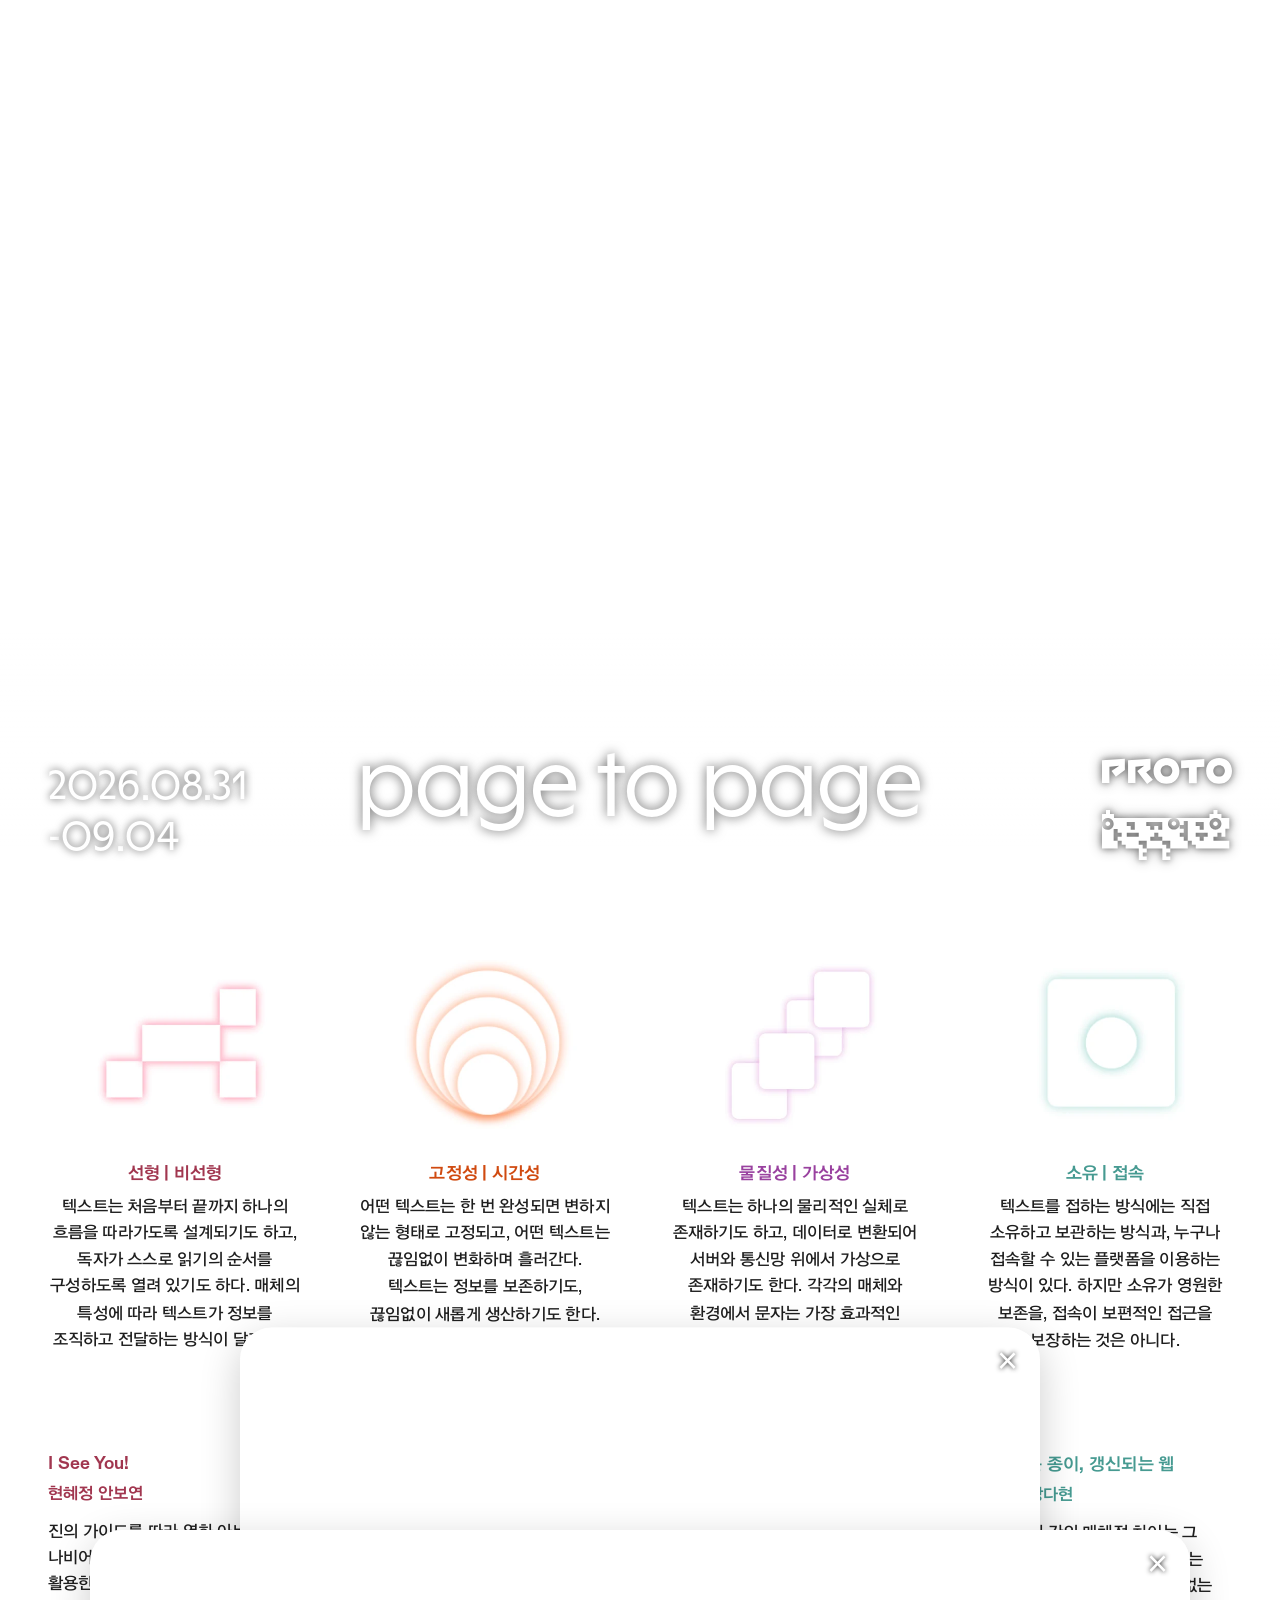
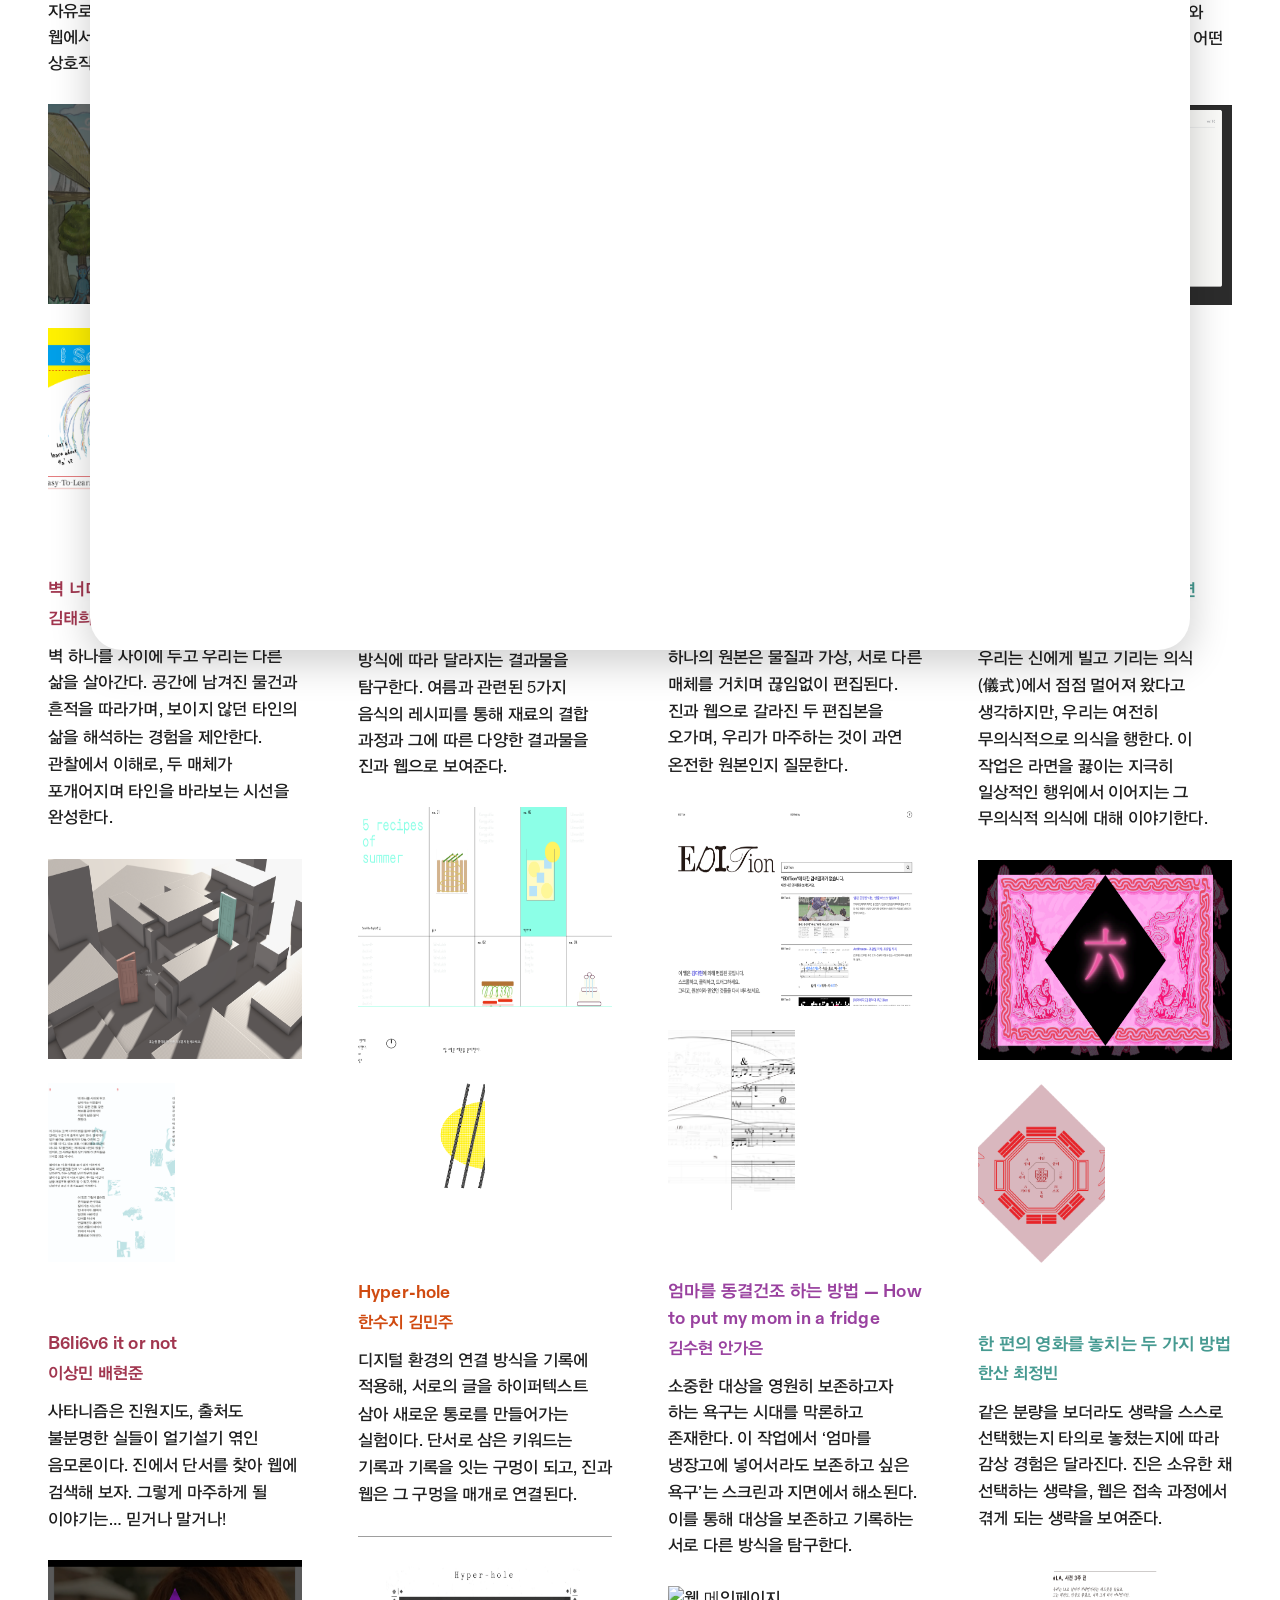
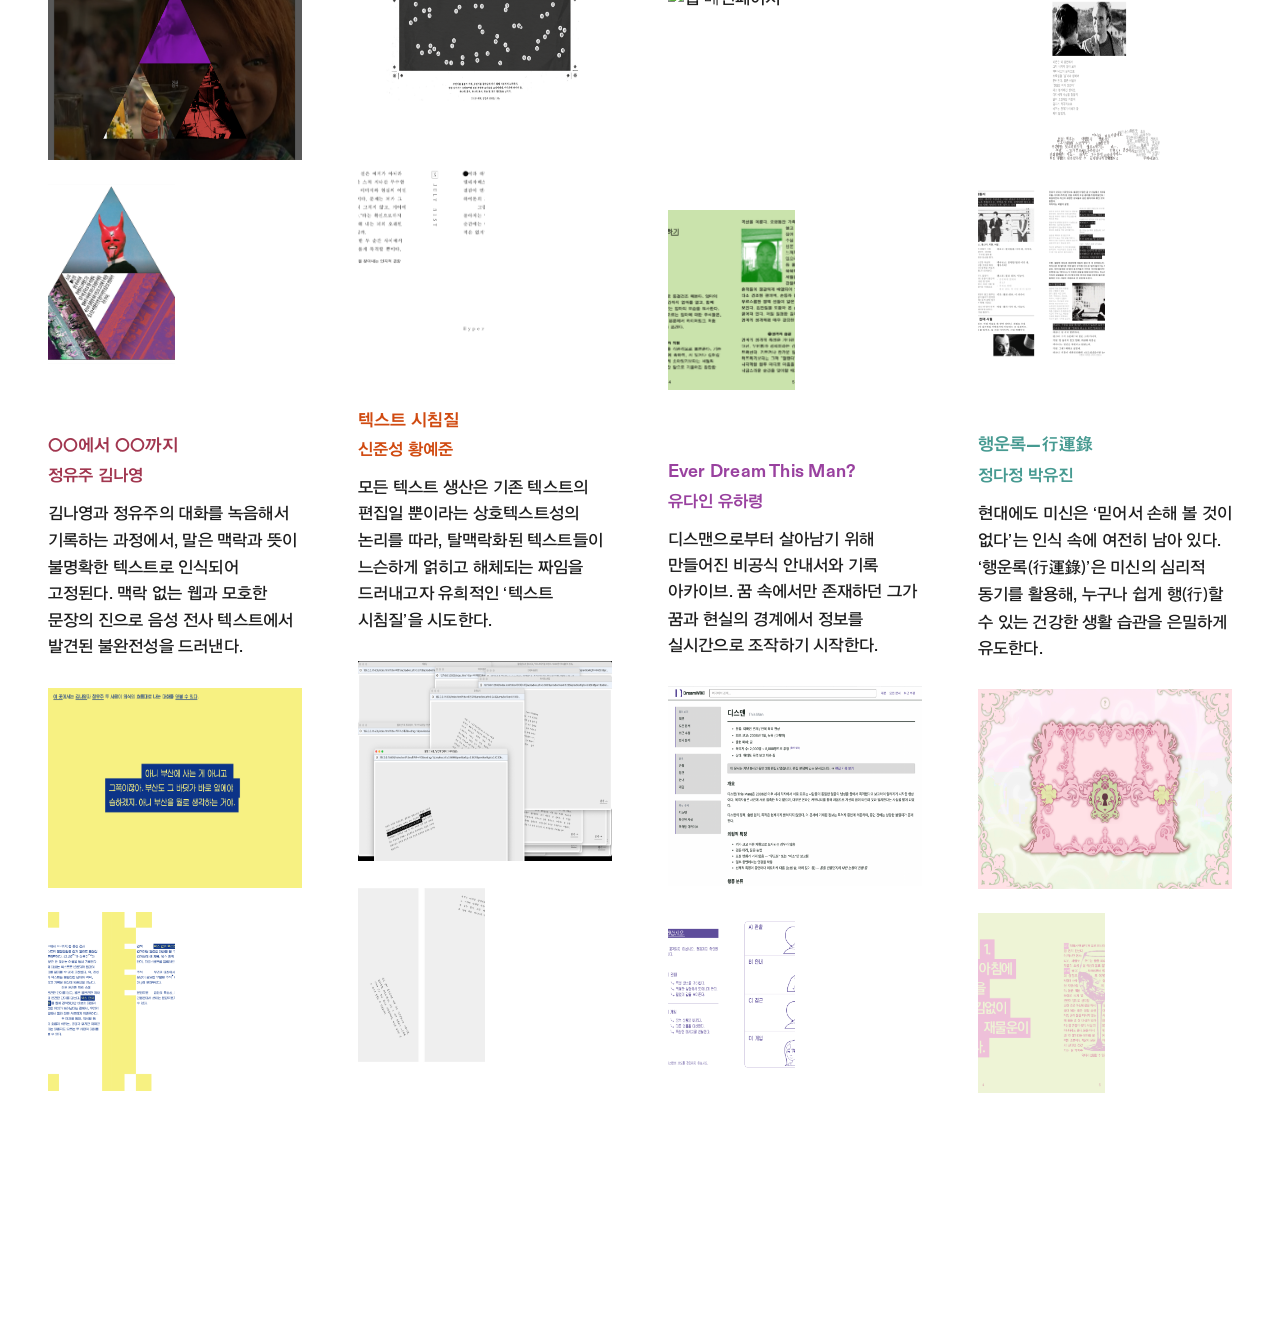
==== commit 263c639d: "image update" ====
--- a/index.html
+++ b/index.html
@@ -98,13 +98,13 @@
             </p>
             <br />
             <img
-              src="source/img/image_1"
+              src="source/image/mainpage/안보연현혜정/안보연현혜정_웹_1.png"
               width="100%"
               height="200px"
               alt="웹 메인페이지"
             />
             <img
-              src="source/img/image_1"
+              src="source/image/mainpage/안보연현혜정/안보연현혜정_진_1.png"
               width="50%"
               alt="진 메인페이지"
               class="zine-image"
@@ -257,13 +257,13 @@
             </p>
             <br />
             <img
-              src="source/img/image_1"
+              src="source/image/mainpage/김태희김서영/김태희김서영_웹_1.png"
               width="100%"
               height="200px"
               alt="웹 메인페이지"
             />
             <img
-              src="source/img/image_1"
+              src="source/image/mainpage/김태희김서영/김태희김서영_진_1.jpg"
               width="50%"
               alt="진 메인페이지"
               class="zine-image"
@@ -392,13 +392,13 @@
             </p>
             <br />
             <img
-              src="source/img/image_1"
+              src="source/image/mainpage/이상민배현준/이상민배현준_웹_1.png"
               width="100%"
               height="200px"
               alt="웹 메인페이지"
             />
             <img
-              src="source/img/image_1"
+              src="source/image/mainpage/이상민배현준/이상민배현준_진_1.jpg"
               width="50%"
               alt="진 메인페이지"
               class="zine-image"
@@ -552,13 +552,13 @@
             </p>
             <br />
             <img
-              src="source/img/image_1"
+              src="source/image/mainpage/정유주김나영/정유주김나영_웹_1.png"
               width="100%"
               height="200px"
               alt="웹 메인페이지"
             />
             <img
-              src="source/img/image_1"
+              src="source/image/mainpage/정유주김나영/정유주김나영_진_1.png"
               width="50%"
               alt="진 메인페이지"
               class="zine-image"
@@ -719,13 +719,13 @@
             </p>
             <br />
             <img
-              src="source/img/image_1"
+              src="source/image/mainpage/유하은이효담/유하은이효담_웹_1.png"
               width="100%"
               height="200px"
               alt="웹 메인페이지"
             />
             <img
-              src="source/img/image_1"
+              src="source/image/mainpage/유하은이효담/유하은이효담_진_1.png"
               width="50%"
               alt="진 메인페이지"
               class="zine-image"
@@ -890,13 +890,13 @@
             </p>
             <br />
             <img
-              src="source/img/image_1"
+              src="source/image/mainpage/이승연전다현/이승연전다현_웹_1.png"
               width="100%"
               height="200px"
               alt="웹 메인페이지"
             />
             <img
-              src="source/img/image_1"
+              src="source/image/mainpage/이승연전다현/이승연전다현_진.png"
               width="50%"
               alt="진 메인페이지"
               class="zine-image"
@@ -1035,13 +1035,13 @@
             </p>
             <br />
             <img
-              src="source/img/image_1"
+              src="source/image/mainpage/김민주한수지/김민주한수지_웹_1.png"
               width="100%"
               height="200px"
               alt="웹 메인페이지"
             />
             <img
-              src="source/img/image_1"
+              src="source/image/mainpage/김민주한수지/김민주한수지_진_1.png"
               width="50%"
               alt="진 메인페이지"
               class="zine-image"
@@ -1200,13 +1200,13 @@
             </p>
             <br />
             <img
-              src="source/img/image_1"
+              src="source/image/mainpage/신준성황예준/신준성황예준_웹_1.png"
               width="100%"
               height="200px"
               alt="웹 메인페이지"
             />
             <img
-              src="source/img/image_1"
+              src="source/image/mainpage/신준성황예준/신준성황예준_진_1.jpg"
               width="50%"
               alt="진 메인페이지"
               class="zine-image"
@@ -1374,13 +1374,13 @@
             </p>
             <br />
             <img
-              src="source/img/image_1"
+              src="source/image/mainpage/안상현이유림/안상현이유림_웹_1.png"
               width="100%"
               height="200px"
               alt="웹 메인페이지"
             />
             <img
-              src="source/img/image_1"
+              src="source/image/mainpage/안상현이유림/안상현이유림_진_1.png"
               width="50%"
               alt="진 메인페이지"
               class="zine-image"
@@ -1517,13 +1517,13 @@
             </p>
             <br />
             <img
-              src="source/img/image_1"
+              src="source/image/mainpage/김나현김다현/김나현김다현_웹_1.png"
               width="100%"
               height="200px"
               alt="웹 메인페이지"
             />
             <img
-              src="source/img/image_1"
+              src="source/image/mainpage/김나현김다현/김나현김다현_진_1.png"
               width="50%"
               alt="진 메인페이지"
               class="zine-image"
@@ -1675,7 +1675,7 @@
               alt="웹 메인페이지"
             />
             <img
-              src="source/img/image_1"
+              src="source/image/mainpage/김수현안가은/김수현안가은_진_1.png"
               width="50%"
               alt="진 메인페이지"
               class="zine-image"
@@ -1807,13 +1807,13 @@
             </p>
             <br />
             <img
-              src="source/img/image_1"
+              src="source/image/mainpage/유다인유하령/유다인유하령_웹_1.png"
               width="100%"
               height="200px"
               alt="웹 메인페이지"
             />
             <img
-              src="source/img/image_1"
+              src="source/image/mainpage/유다인유하령/유다인유하령%20진_2(메인페이지).png"
               width="50%"
               alt="진 메인페이지"
               class="zine-image"
@@ -1963,13 +1963,13 @@
             </p>
             <br />
             <img
-              src="source/img/image_1"
+              src="source/image/mainpage/장예원강다현/장예원강다현_웹_1.png"
               width="100%"
               height="200px"
               alt="웹 메인페이지"
             />
             <img
-              src="source/img/image_1"
+              src="source/image/mainpage/장예원강다현/장예원강다현_진_1.png"
               width="50%"
               alt="진 메인페이지"
               class="zine-image"
@@ -2120,13 +2120,13 @@
             </p>
             <br />
             <img
-              src="source/img/image_1"
+              src="source/image/mainpage/정준용박혜원/정준용박혜원_웹_1.png"
               width="100%"
               height="200px"
               alt="웹 메인페이지"
             />
             <img
-              src="source/img/image_1"
+              src="source/image/mainpage/정준용박혜원/정준용박혜원_진_1.png"
               width="50%"
               alt="진 메인페이지"
               class="zine-image"
@@ -2257,13 +2257,13 @@
             </p>
             <br />
             <img
-              src="source/img/image_1"
+              src="source/image/mainpage/한산최정빈/한산최정빈_웹_1.png"
               width="100%"
               height="200px"
               alt="웹 메인페이지"
             />
             <img
-              src="source/img/image_1"
+              src="source/image/mainpage/한산최정빈/한산최정빈_진_1.png"
               width="50%"
               alt="진 메인페이지"
               class="zine-image"
@@ -2404,13 +2404,13 @@
             </p>
             <br />
             <img
-              src="source/img/image_1"
+              src="source/image/mainpage/정다정박유진/정다정박유진_웹_1.png"
               width="100%"
               height="200px"
               alt="웹 메인페이지"
             />
             <img
-              src="source/img/image_1"
+              src="source/image/mainpage/정다정박유진/정다정박유진_진_1.png"
               width="50%"
               alt="진 메인페이지"
               class="zine-image"
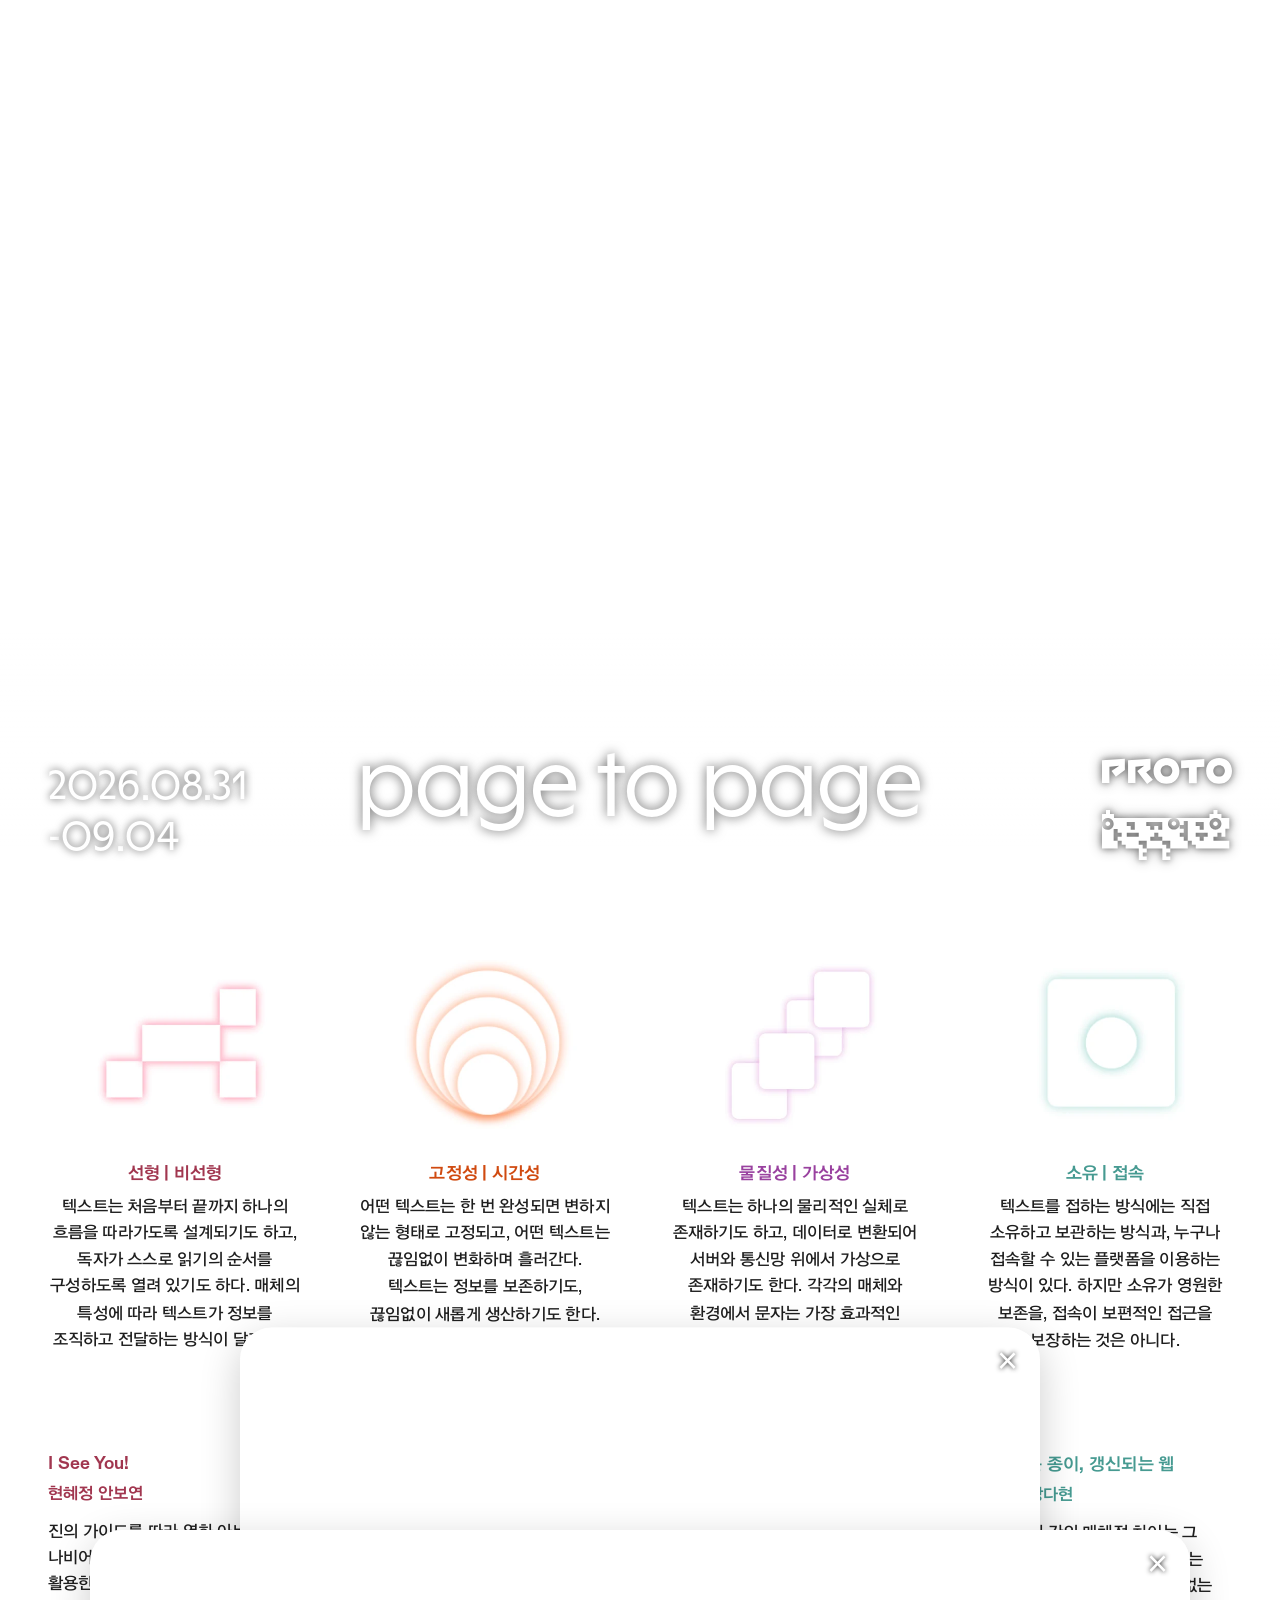
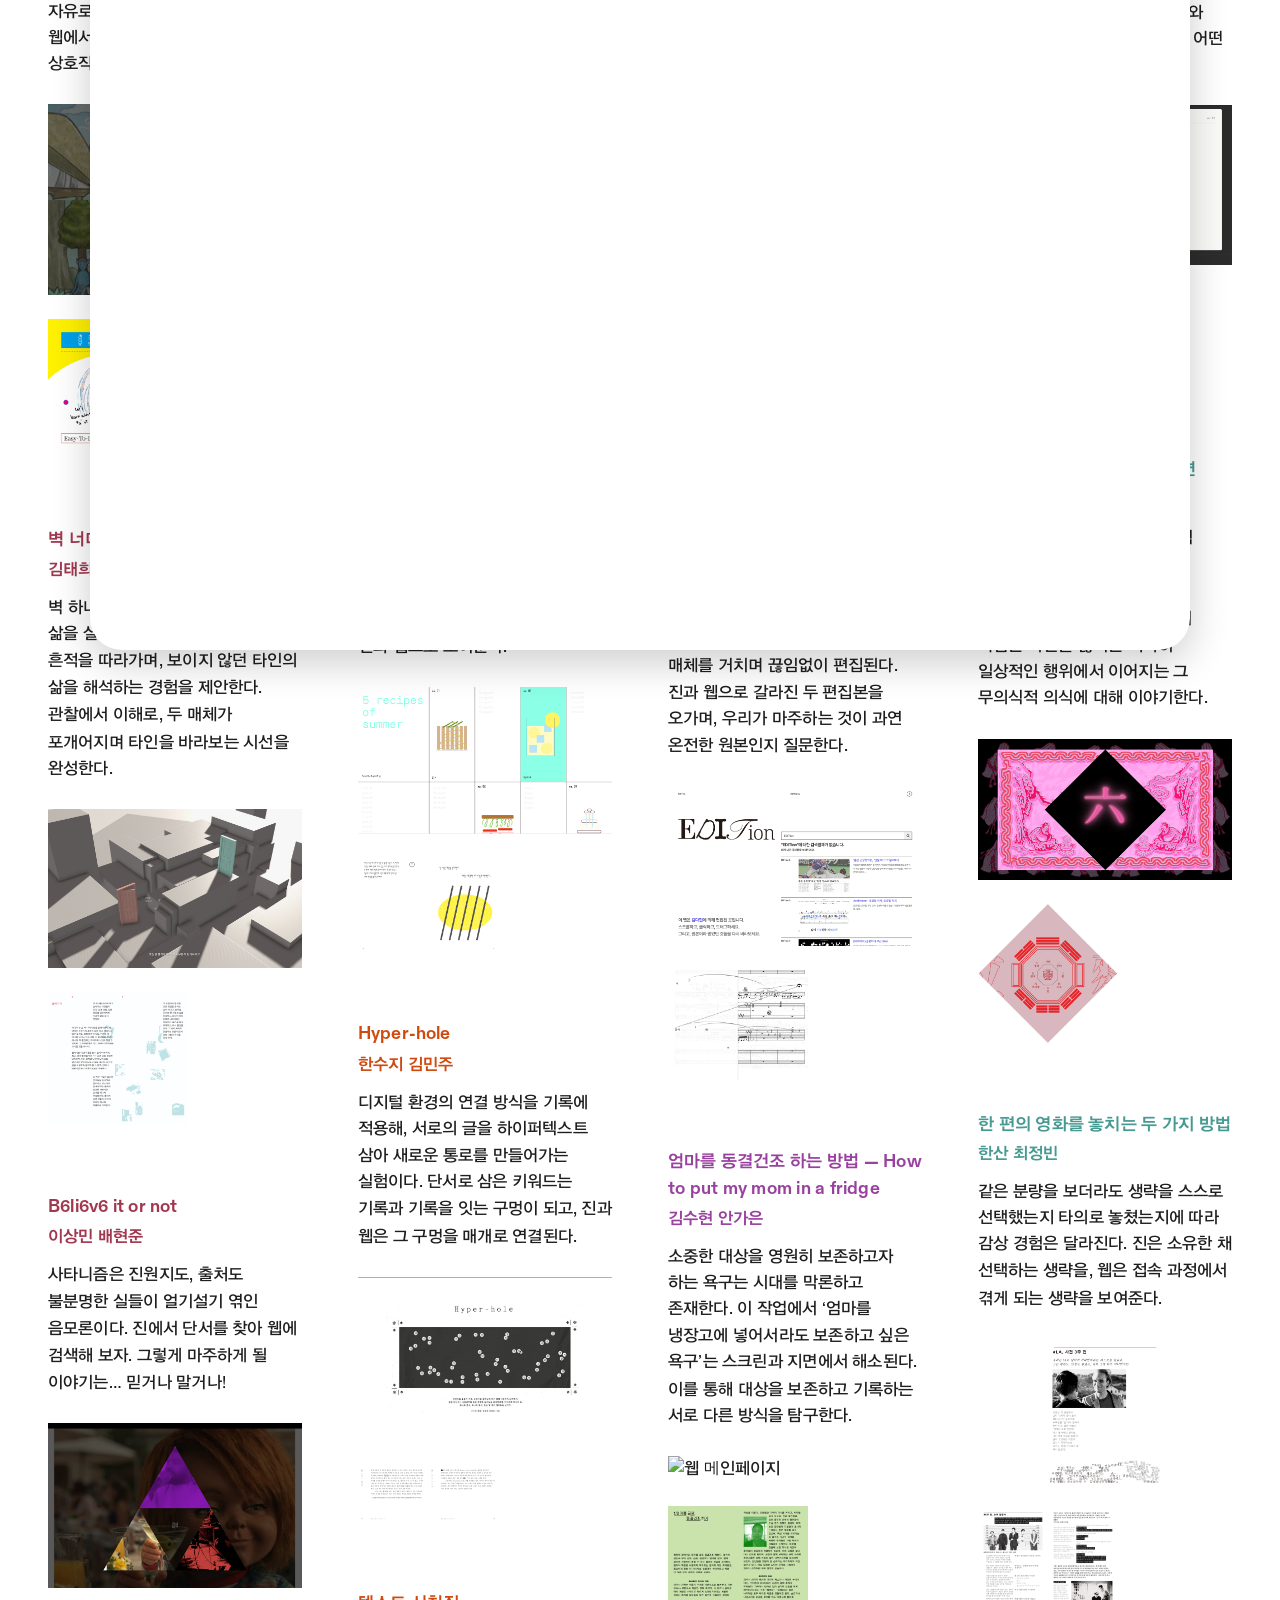
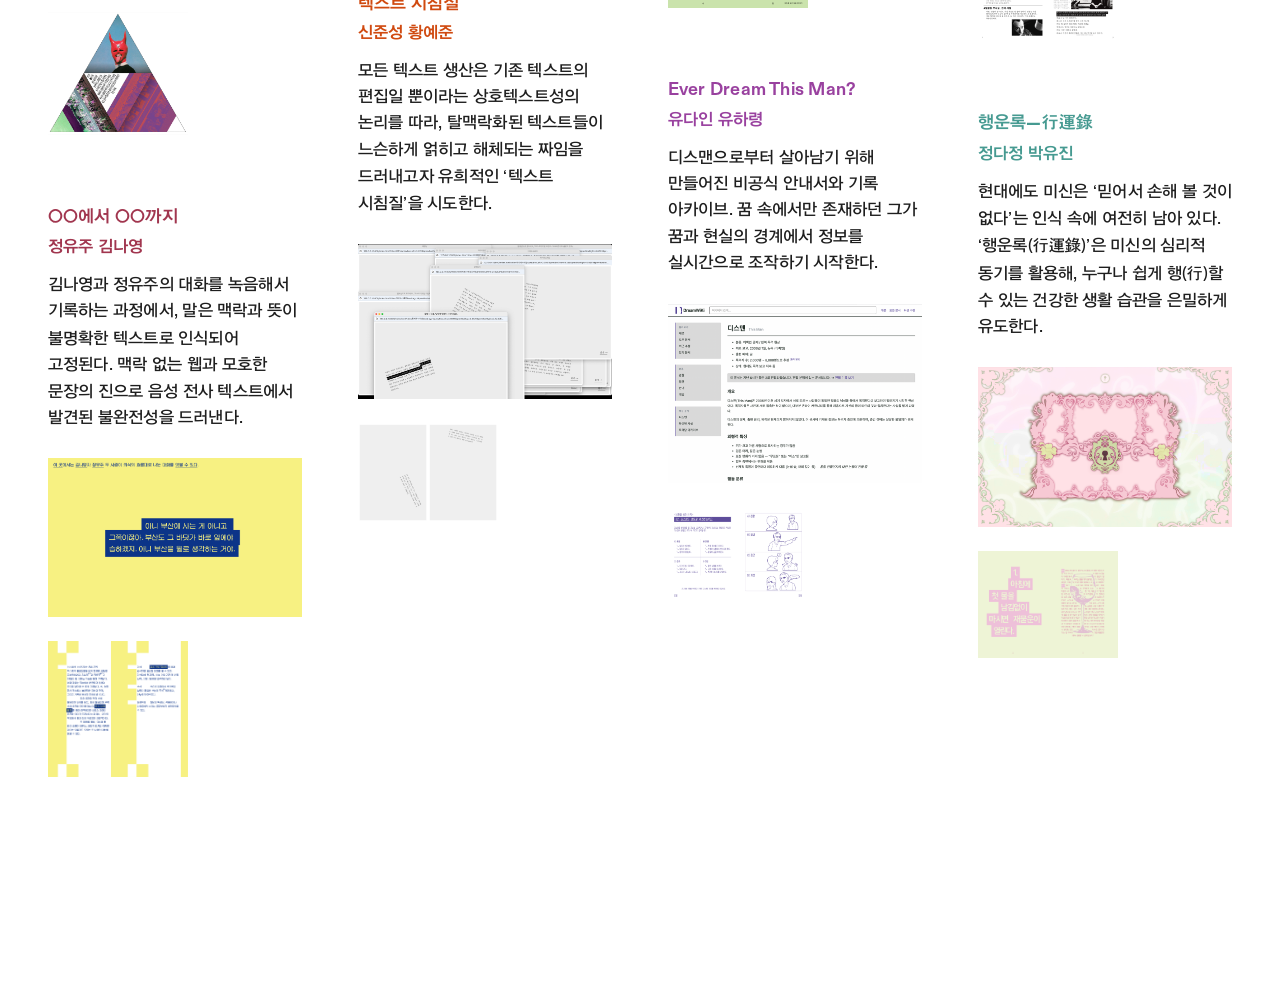
==== commit 03f2bd0e: "img resize" ====
--- a/index.html
+++ b/index.html
@@ -99,13 +99,10 @@
             <br />
             <img
               src="source/image/mainpage/안보연현혜정/안보연현혜정_웹_1.png"
-              width="100%"
-              height="200px"
               alt="웹 메인페이지"
             />
             <img
               src="source/image/mainpage/안보연현혜정/안보연현혜정_진_1.png"
-              width="50%"
               alt="진 메인페이지"
               class="zine-image"
             />
@@ -258,13 +255,10 @@
             <br />
             <img
               src="source/image/mainpage/김태희김서영/김태희김서영_웹_1.png"
-              width="100%"
-              height="200px"
               alt="웹 메인페이지"
             />
             <img
               src="source/image/mainpage/김태희김서영/김태희김서영_진_1.jpg"
-              width="50%"
               alt="진 메인페이지"
               class="zine-image"
             />
@@ -393,13 +387,10 @@
             <br />
             <img
               src="source/image/mainpage/이상민배현준/이상민배현준_웹_1.png"
-              width="100%"
-              height="200px"
               alt="웹 메인페이지"
             />
             <img
               src="source/image/mainpage/이상민배현준/이상민배현준_진_1.jpg"
-              width="50%"
               alt="진 메인페이지"
               class="zine-image"
             />
@@ -553,13 +544,10 @@
             <br />
             <img
               src="source/image/mainpage/정유주김나영/정유주김나영_웹_1.png"
-              width="100%"
-              height="200px"
               alt="웹 메인페이지"
             />
             <img
               src="source/image/mainpage/정유주김나영/정유주김나영_진_1.png"
-              width="50%"
               alt="진 메인페이지"
               class="zine-image"
             />
@@ -720,13 +708,10 @@
             <br />
             <img
               src="source/image/mainpage/유하은이효담/유하은이효담_웹_1.png"
-              width="100%"
-              height="200px"
               alt="웹 메인페이지"
             />
             <img
               src="source/image/mainpage/유하은이효담/유하은이효담_진_1.png"
-              width="50%"
               alt="진 메인페이지"
               class="zine-image"
             />
@@ -891,13 +876,10 @@
             <br />
             <img
               src="source/image/mainpage/이승연전다현/이승연전다현_웹_1.png"
-              width="100%"
-              height="200px"
               alt="웹 메인페이지"
             />
             <img
               src="source/image/mainpage/이승연전다현/이승연전다현_진.png"
-              width="50%"
               alt="진 메인페이지"
               class="zine-image"
             />
@@ -1036,13 +1018,10 @@
             <br />
             <img
               src="source/image/mainpage/김민주한수지/김민주한수지_웹_1.png"
-              width="100%"
-              height="200px"
               alt="웹 메인페이지"
             />
             <img
               src="source/image/mainpage/김민주한수지/김민주한수지_진_1.png"
-              width="50%"
               alt="진 메인페이지"
               class="zine-image"
             />
@@ -1201,13 +1180,10 @@
             <br />
             <img
               src="source/image/mainpage/신준성황예준/신준성황예준_웹_1.png"
-              width="100%"
-              height="200px"
               alt="웹 메인페이지"
             />
             <img
               src="source/image/mainpage/신준성황예준/신준성황예준_진_1.jpg"
-              width="50%"
               alt="진 메인페이지"
               class="zine-image"
             />
@@ -1375,13 +1351,10 @@
             <br />
             <img
               src="source/image/mainpage/안상현이유림/안상현이유림_웹_1.png"
-              width="100%"
-              height="200px"
               alt="웹 메인페이지"
             />
             <img
               src="source/image/mainpage/안상현이유림/안상현이유림_진_1.png"
-              width="50%"
               alt="진 메인페이지"
               class="zine-image"
             />
@@ -1518,13 +1491,10 @@
             <br />
             <img
               src="source/image/mainpage/김나현김다현/김나현김다현_웹_1.png"
-              width="100%"
-              height="200px"
               alt="웹 메인페이지"
             />
             <img
               src="source/image/mainpage/김나현김다현/김나현김다현_진_1.png"
-              width="50%"
               alt="진 메인페이지"
               class="zine-image"
             />
@@ -1670,13 +1640,10 @@
             <br />
             <img
               src="source/img/image_1"
-              width="100%"
-              height="200px"
               alt="웹 메인페이지"
             />
             <img
               src="source/image/mainpage/김수현안가은/김수현안가은_진_1.png"
-              width="50%"
               alt="진 메인페이지"
               class="zine-image"
             />
@@ -1808,13 +1775,10 @@
             <br />
             <img
               src="source/image/mainpage/유다인유하령/유다인유하령_웹_1.png"
-              width="100%"
-              height="200px"
               alt="웹 메인페이지"
             />
             <img
               src="source/image/mainpage/유다인유하령/유다인유하령%20진_2(메인페이지).png"
-              width="50%"
               alt="진 메인페이지"
               class="zine-image"
             />
@@ -1964,13 +1928,10 @@
             <br />
             <img
               src="source/image/mainpage/장예원강다현/장예원강다현_웹_1.png"
-              width="100%"
-              height="200px"
               alt="웹 메인페이지"
             />
             <img
               src="source/image/mainpage/장예원강다현/장예원강다현_진_1.png"
-              width="50%"
               alt="진 메인페이지"
               class="zine-image"
             />
@@ -2121,13 +2082,10 @@
             <br />
             <img
               src="source/image/mainpage/정준용박혜원/정준용박혜원_웹_1.png"
-              width="100%"
-              height="200px"
               alt="웹 메인페이지"
             />
             <img
               src="source/image/mainpage/정준용박혜원/정준용박혜원_진_1.png"
-              width="50%"
               alt="진 메인페이지"
               class="zine-image"
             />
@@ -2258,13 +2216,10 @@
             <br />
             <img
               src="source/image/mainpage/한산최정빈/한산최정빈_웹_1.png"
-              width="100%"
-              height="200px"
               alt="웹 메인페이지"
             />
             <img
               src="source/image/mainpage/한산최정빈/한산최정빈_진_1.png"
-              width="50%"
               alt="진 메인페이지"
               class="zine-image"
             />
@@ -2405,13 +2360,10 @@
             <br />
             <img
               src="source/image/mainpage/정다정박유진/정다정박유진_웹_1.png"
-              width="100%"
-              height="200px"
               alt="웹 메인페이지"
             />
             <img
               src="source/image/mainpage/정다정박유진/정다정박유진_진_1.png"
-              width="50%"
               alt="진 메인페이지"
               class="zine-image"
             />
--- a/style.css
+++ b/style.css
@@ -273,17 +273,21 @@
 
 .cell-item img {
   display: block;
+  max-width: 100%;
+  height: auto;
 }
 
 .cell-item img + img {
   margin-top: 1.5rem;
 }
 
+/* 홈 화면 메인페이지 이미지: 원본 비율 그대로 노출 */
+.cell-content img:not(.zine-image) {
+  width: 100%;
+}
+
 .zine-image {
-  width: 50%;
-  height: auto;
-  aspect-ratio: 210 / 297;
-  object-fit: cover;
+  width: 55%;
 }
 
 .cell_1 .cell-item h2,
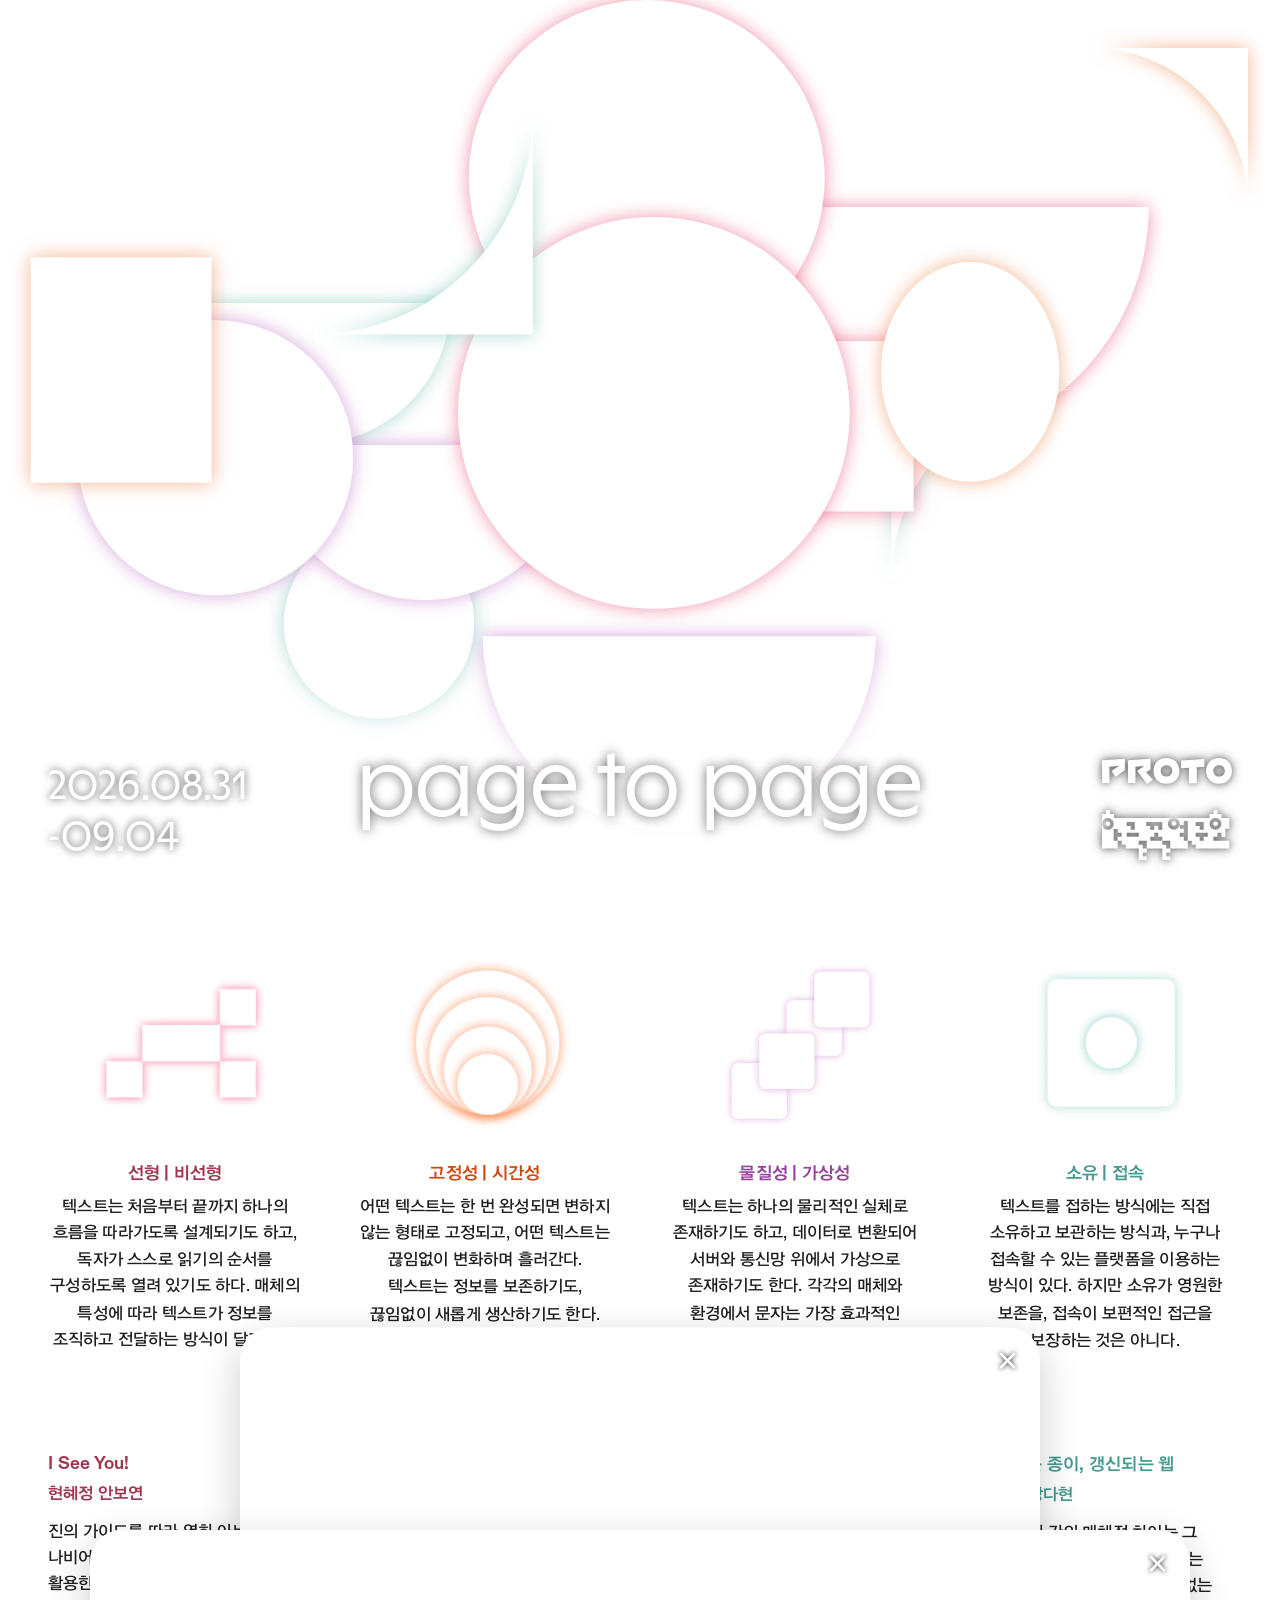
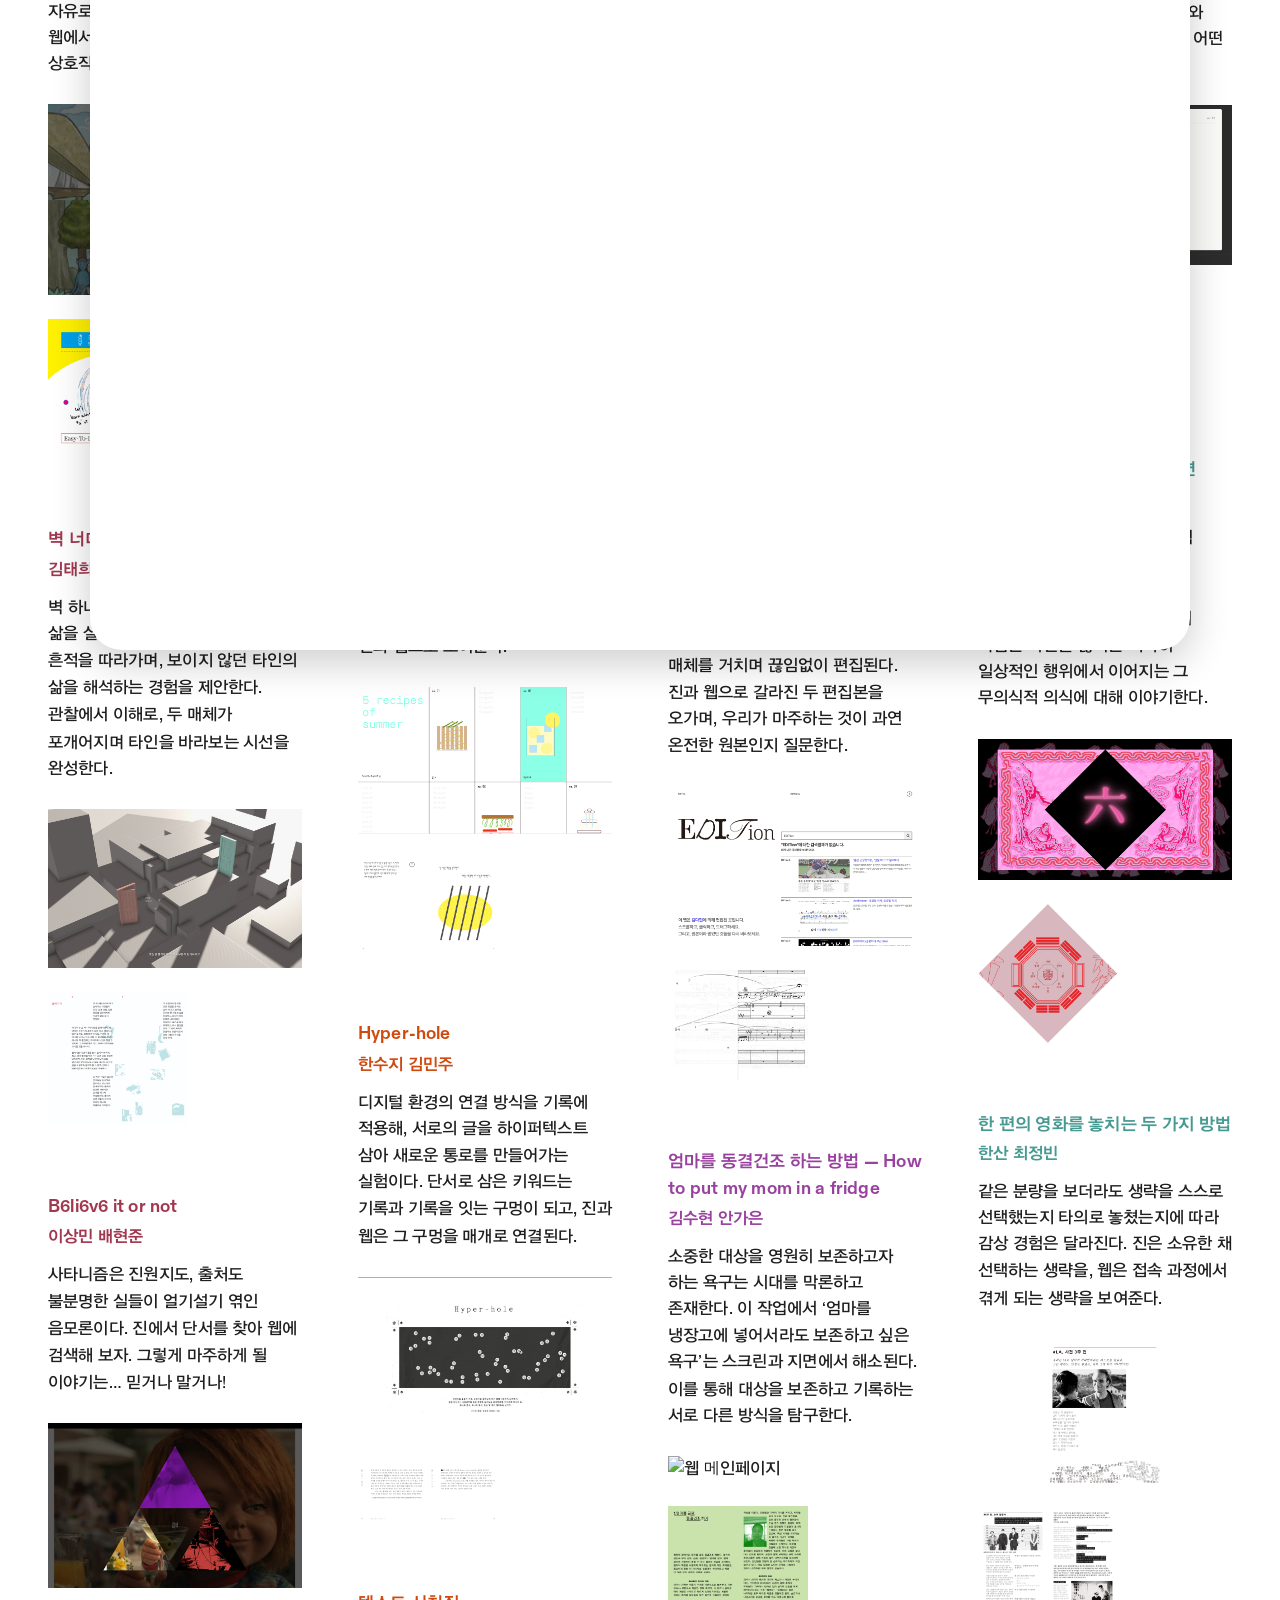
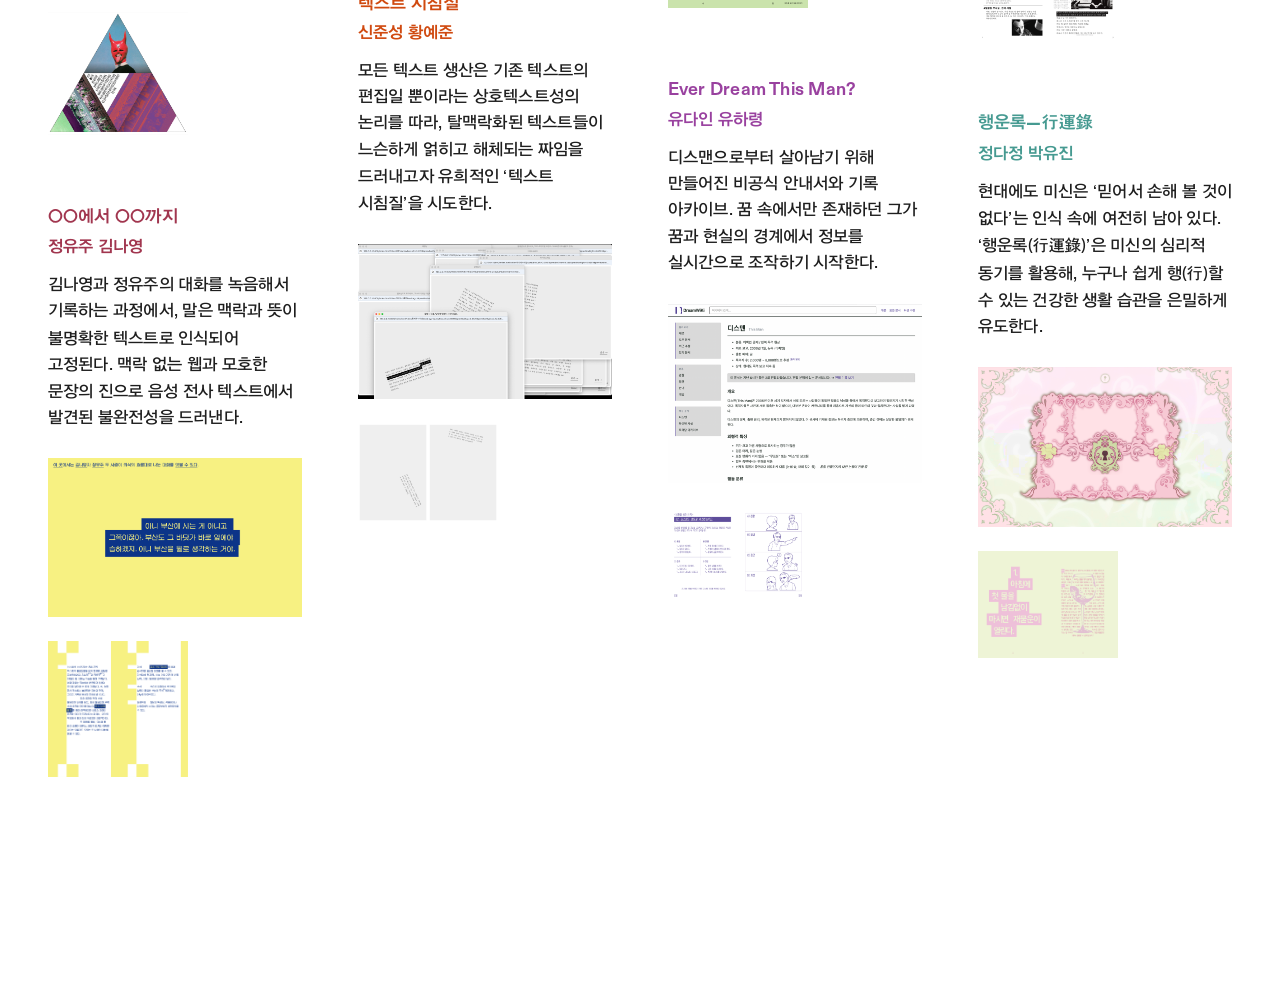
==== commit 7693f10f: "상세페이지" ====
--- a/index.html
+++ b/index.html
@@ -151,8 +151,13 @@
             </div>
             <div class="cell-detail__grid">
               <div class="cell-detail__images">
-                <img src="source/img/image_1" alt="웹 메인페이지" />
-                <img src="source/img/image_1" alt="진 메인페이지" />
+                <img src="source/image/mainpage/안보연현혜정/안보연현혜정_웹_1.png" alt="안보연현혜정 웹 1" />
+                <img src="source/image/mainpage/안보연현혜정/안보연현혜정_웹_2.png" alt="안보연현혜정 웹 2" />
+                <img src="source/image/mainpage/안보연현혜정/안보연현혜정_웹_3.png" alt="안보연현혜정 웹 3" />
+                <img src="source/image/mainpage/안보연현혜정/안보연현혜정_진_1.png" alt="안보연현혜정 진 1" />
+                <img src="source/image/mainpage/안보연현혜정/안보연현혜정_진_2.png" alt="안보연현혜정 진 2" />
+                <img src="source/image/mainpage/안보연현혜정/안보연현혜정_진_3.png" alt="안보연현혜정 진 3" />
+                <img src="source/image/mainpage/안보연현혜정/안보연현혜정_진_4.png" alt="안보연현혜정 진 4" />
               </div>
               <div class="cell-detail__text">
                 <div class="cell-detail__qa">
@@ -295,8 +300,14 @@
             </div>
             <div class="cell-detail__grid">
               <div class="cell-detail__images">
-                <img src="source/img/image_1" alt="웹 메인페이지" />
-                <img src="source/img/image_1" alt="진 메인페이지" />
+                <img src="source/image/mainpage/김태희김서영/김태희김서영_웹_1.png" alt="김태희김서영 웹 1" />
+                <img src="source/image/mainpage/김태희김서영/김태희김서영_웹_2.png" alt="김태희김서영 웹 2" />
+                <img src="source/image/mainpage/김태희김서영/김태희김서영_웹_3.png" alt="김태희김서영 웹 3" />
+                <img src="source/image/mainpage/김태희김서영/김태희김서영_진_1.jpg" alt="김태희김서영 진 1" />
+                <img src="source/image/mainpage/김태희김서영/김태희김서영_진_2.jpg" alt="김태희김서영 진 2" />
+                <img src="source/image/mainpage/김태희김서영/김태희김서영_진_3.jpg" alt="김태희김서영 진 3" />
+                <img src="source/image/mainpage/김태희김서영/김태희김서영_진_4.jpg" alt="김태희김서영 진 4" />
+                <img src="source/image/mainpage/김태희김서영/김태희김서영_진_5.jpg" alt="김태희김서영 진 5" />
               </div>
               <div class="cell-detail__text">
                 <div class="cell-detail__qa">
@@ -450,8 +461,8 @@
             </div>
             <div class="cell-detail__grid">
               <div class="cell-detail__images">
-                <img src="source/img/image_1" alt="웹 메인페이지" />
-                <img src="source/img/image_1" alt="진 메인페이지" />
+                <img src="source/image/mainpage/이상민배현준/이상민배현준_웹_1.png" alt="이상민배현준 웹 1" />
+                <img src="source/image/mainpage/이상민배현준/이상민배현준_진_1.jpg" alt="이상민배현준 진 1" />
               </div>
               <div class="cell-detail__text">
                 <div class="cell-detail__qa">
@@ -590,8 +601,13 @@
             </div>
             <div class="cell-detail__grid">
               <div class="cell-detail__images">
-                <img src="source/img/image_1" alt="웹 메인페이지" />
-                <img src="source/img/image_1" alt="진 메인페이지" />
+                <img src="source/image/mainpage/정유주김나영/정유주김나영_웹_1.png" alt="정유주김나영 웹 1" />
+                <img src="source/image/mainpage/정유주김나영/정유주김나영_웹_2.png" alt="정유주김나영 웹 2" />
+                <img src="source/image/mainpage/정유주김나영/정유주김나영_웹_3.png" alt="정유주김나영 웹 3" />
+                <img src="source/image/mainpage/정유주김나영/정유주김나영_웹_4.png" alt="정유주김나영 웹 4" />
+                <img src="source/image/mainpage/정유주김나영/정유주김나영_진_1.png" alt="정유주김나영 진 1" />
+                <img src="source/image/mainpage/정유주김나영/정유주김나영_진_2.png" alt="정유주김나영 진 2" />
+                <img src="source/image/mainpage/정유주김나영/정유주김나영_진_3.png" alt="정유주김나영 진 3" />
               </div>
               <div class="cell-detail__text">
                 <div class="cell-detail__qa">
@@ -766,8 +782,14 @@
             </div>
             <div class="cell-detail__grid">
               <div class="cell-detail__images">
-                <img src="source/img/image_1" alt="웹 메인페이지" />
-                <img src="source/img/image_1" alt="진 메인페이지" />
+                <img src="source/image/mainpage/유하은이효담/유하은이효담_웹_1.png" alt="유하은이효담 웹 1" />
+                <img src="source/image/mainpage/유하은이효담/유하은이효담_웹_2.png" alt="유하은이효담 웹 2" />
+                <img src="source/image/mainpage/유하은이효담/유하은이효담_웹_3.png" alt="유하은이효담 웹 3" />
+                <img src="source/image/mainpage/유하은이효담/유하은이효담_웹_4.png" alt="유하은이효담 웹 4" />
+                <img src="source/image/mainpage/유하은이효담/유하은이효담_진_1.png" alt="유하은이효담 진 1" />
+                <img src="source/image/mainpage/유하은이효담/유하은이효담_진_2.png" alt="유하은이효담 진 2" />
+                <img src="source/image/mainpage/유하은이효담/유하은이효담_진_3.png" alt="유하은이효담 진 3" />
+                <img src="source/image/mainpage/유하은이효담/유하은이효담_진_4.png" alt="유하은이효담 진 4" />
               </div>
               <div class="cell-detail__text">
                 <div class="cell-detail__qa">
@@ -918,8 +940,13 @@
             </div>
             <div class="cell-detail__grid">
               <div class="cell-detail__images">
-                <img src="source/img/image_1" alt="웹 메인페이지" />
-                <img src="source/img/image_1" alt="진 메인페이지" />
+                <img src="source/image/mainpage/이승연전다현/이승연전다현_웹_1.png" alt="이승연전다현 웹 1" />
+                <img src="source/image/mainpage/이승연전다현/이승연전다현_웹_2.png" alt="이승연전다현 웹 2" />
+                <img src="source/image/mainpage/이승연전다현/이승연전다현_웹_3.png" alt="이승연전다현 웹 3" />
+                <img src="source/image/mainpage/이승연전다현/이승연전다현_웹_4.png" alt="이승연전다현 웹 4" />
+                <img src="source/image/mainpage/이승연전다현/이승연전다현_진.png" alt="이승연전다현 진 1" />
+                <img src="source/image/mainpage/이승연전다현/이승연전다현_진2.png" alt="이승연전다현 진 2" />
+                <img src="source/image/mainpage/이승연전다현/이승연전다현_진3.png" alt="이승연전다현 진 3" />
               </div>
               <div class="cell-detail__text">
                 <div class="cell-detail__qa">
@@ -1079,8 +1106,12 @@
             </div>
             <div class="cell-detail__grid">
               <div class="cell-detail__images">
-                <img src="source/img/image_1" alt="웹 메인페이지" />
-                <img src="source/img/image_1" alt="진 메인페이지" />
+                <img src="source/image/mainpage/김민주한수지/김민주한수지_웹_1.png" alt="김민주한수지 웹 1" />
+                <img src="source/image/mainpage/김민주한수지/김민주한수지_웹_2.png" alt="김민주한수지 웹 2" />
+                <img src="source/image/mainpage/김민주한수지/김민주한수지_웹_3.png" alt="김민주한수지 웹 3" />
+                <img src="source/image/mainpage/김민주한수지/김민주한수지_진_1.png" alt="김민주한수지 진 1" />
+                <img src="source/image/mainpage/김민주한수지/김민주한수지_진_2.png" alt="김민주한수지 진 2" />
+                <img src="source/image/mainpage/김민주한수지/김민주한수지_진_3.png" alt="김민주한수지 진 3" />
               </div>
               <div class="cell-detail__text">
                 <div class="cell-detail__qa">
@@ -1229,8 +1260,15 @@
             </div>
             <div class="cell-detail__grid">
               <div class="cell-detail__images">
-                <img src="source/img/image_1" alt="웹 메인페이지" />
-                <img src="source/img/image_1" alt="진 메인페이지" />
+                <img src="source/image/mainpage/신준성황예준/신준성황예준_웹_1.png" alt="신준성황예준 웹 1" />
+                <img src="source/image/mainpage/신준성황예준/신준성황예준_웹_2.png" alt="신준성황예준 웹 2" />
+                <img src="source/image/mainpage/신준성황예준/신준성황예준_웹_3.png" alt="신준성황예준 웹 3" />
+                <img src="source/image/mainpage/신준성황예준/신준성황예준_웹_4.png" alt="신준성황예준 웹 4" />
+                <img src="source/image/mainpage/신준성황예준/신준성황예준_웹_5.png" alt="신준성황예준 웹 5" />
+                <img src="source/image/mainpage/신준성황예준/신준성황예준_진_1.jpg" alt="신준성황예준 진 1" />
+                <img src="source/image/mainpage/신준성황예준/신준성황예준_진_2.jpg" alt="신준성황예준 진 2" />
+                <img src="source/image/mainpage/신준성황예준/신준성황예준_진_3.jpg" alt="신준성황예준 진 3" />
+                <img src="source/image/mainpage/신준성황예준/신준성황예준_진_4.jpg" alt="신준성황예준 진 4" />
               </div>
               <div class="cell-detail__text">
                 <div class="cell-detail__qa">
@@ -1400,8 +1438,14 @@
             </div>
             <div class="cell-detail__grid">
               <div class="cell-detail__images">
-                <img src="source/img/image_1" alt="웹 메인페이지" />
-                <img src="source/img/image_1" alt="진 메인페이지" />
+                <img src="source/image/mainpage/안상현이유림/안상현이유림_웹_1.png" alt="안상현이유림 웹 1" />
+                <img src="source/image/mainpage/안상현이유림/안상현이유림_웹_2.png" alt="안상현이유림 웹 2" />
+                <img src="source/image/mainpage/안상현이유림/안상현이유림_웹_3.png" alt="안상현이유림 웹 3" />
+                <img src="source/image/mainpage/안상현이유림/안상현이유림_웹_4.png" alt="안상현이유림 웹 4" />
+                <img src="source/image/mainpage/안상현이유림/안상현이유림_진_1.png" alt="안상현이유림 진 1" />
+                <img src="source/image/mainpage/안상현이유림/안상현이유림_진_2.png" alt="안상현이유림 진 2" />
+                <img src="source/image/mainpage/안상현이유림/안상현이유림_진_3.png" alt="안상현이유림 진 3" />
+                <img src="source/image/mainpage/안상현이유림/안상현이유림_진_4.png" alt="안상현이유림 진 4" />
               </div>
               <div class="cell-detail__text">
                 <div class="cell-detail__qa">
@@ -1537,8 +1581,12 @@
             </div>
             <div class="cell-detail__grid">
               <div class="cell-detail__images">
-                <img src="source/img/image_1" alt="웹 메인페이지" />
-                <img src="source/img/image_1" alt="진 메인페이지" />
+                <img src="source/image/mainpage/김나현김다현/김나현김다현_웹_1.png" alt="김나현김다현 웹 1" />
+                <img src="source/image/mainpage/김나현김다현/김나현김다현_웹_2.png" alt="김나현김다현 웹 2" />
+                <img src="source/image/mainpage/김나현김다현/김나현김다현_웹_3.png" alt="김나현김다현 웹 3" />
+                <img src="source/image/mainpage/김나현김다현/김나현김다현_진_1.png" alt="김나현김다현 진 1" />
+                <img src="source/image/mainpage/김나현김다현/김나현김다현_진_2.png" alt="김나현김다현 진 2" />
+                <img src="source/image/mainpage/김나현김다현/김나현김다현_진_3.png" alt="김나현김다현 진 3" />
               </div>
               <div class="cell-detail__text">
                 <div class="cell-detail__qa">
@@ -1686,8 +1734,9 @@
             </div>
             <div class="cell-detail__grid">
               <div class="cell-detail__images">
-                <img src="source/img/image_1" alt="웹 메인페이지" />
-                <img src="source/img/image_1" alt="진 메인페이지" />
+                <img src="source/image/mainpage/김수현안가은/김수현안가은_진_1.png" alt="김수현안가은 진 1" />
+                <img src="source/image/mainpage/김수현안가은/김수현안가은_진_2.png" alt="김수현안가은 진 2" />
+                <img src="source/image/mainpage/김수현안가은/김수현안가은_진_3.png" alt="김수현안가은 진 3" />
               </div>
               <div class="cell-detail__text">
                 <div class="cell-detail__qa">
@@ -1819,8 +1868,14 @@
             </div>
             <div class="cell-detail__grid">
               <div class="cell-detail__images">
-                <img src="source/img/image_1" alt="웹 메인페이지" />
-                <img src="source/img/image_1" alt="진 메인페이지" />
+                <img src="source/image/mainpage/유다인유하령/유다인유하령_웹_1.png" alt="유다인유하령 웹 1" />
+                <img src="source/image/mainpage/유다인유하령/유다인유하령_웹_2.png" alt="유다인유하령 웹 2" />
+                <img src="source/image/mainpage/유다인유하령/유다인유하령_웹_3.png" alt="유다인유하령 웹 3" />
+                <img src="source/image/mainpage/유다인유하령/유다인유하령%20진_1.png" alt="유다인유하령 진 1" />
+                <img src="source/image/mainpage/유다인유하령/유다인유하령%20진_2(메인페이지).png" alt="유다인유하령 진 2" />
+                <img src="source/image/mainpage/유다인유하령/유다인유하령%20진_3.png" alt="유다인유하령 진 3" />
+                <img src="source/image/mainpage/유다인유하령/유다인유하령%20진_4.png" alt="유다인유하령 진 4" />
+                <img src="source/image/mainpage/유다인유하령/유다인유하령%20진_5.png" alt="유다인유하령 진 5" />
               </div>
               <div class="cell-detail__text">
                 <div class="cell-detail__qa">
@@ -1974,8 +2029,13 @@
             </div>
             <div class="cell-detail__grid">
               <div class="cell-detail__images">
-                <img src="source/img/image_1" alt="웹 메인페이지" />
-                <img src="source/img/image_1" alt="진 메인페이지" />
+                <img src="source/image/mainpage/장예원강다현/장예원강다현_웹_1.png" alt="장예원강다현 웹 1" />
+                <img src="source/image/mainpage/장예원강다현/장예원강다현_웹_2.png" alt="장예원강다현 웹 2" />
+                <img src="source/image/mainpage/장예원강다현/장예원강다현_웹_3.png" alt="장예원강다현 웹 3" />
+                <img src="source/image/mainpage/장예원강다현/장예원강다현_진_1.png" alt="장예원강다현 진 1" />
+                <img src="source/image/mainpage/장예원강다현/장예원강다현_진_2.png" alt="장예원강다현 진 2" />
+                <img src="source/image/mainpage/장예원강다현/장예원강다현_진_3.png" alt="장예원강다현 진 3" />
+                <img src="source/image/mainpage/장예원강다현/장예원강다현_진_4.png" alt="장예원강다현 진 4" />
               </div>
               <div class="cell-detail__text">
                 <div class="cell-detail__qa">
@@ -2131,8 +2191,12 @@
             </div>
             <div class="cell-detail__grid">
               <div class="cell-detail__images">
-                <img src="source/img/image_1" alt="웹 메인페이지" />
-                <img src="source/img/image_1" alt="진 메인페이지" />
+                <img src="source/image/mainpage/정준용박혜원/정준용박혜원_웹_1.png" alt="정준용박혜원 웹 1" />
+                <img src="source/image/mainpage/정준용박혜원/정준용박혜원_웹_2.png" alt="정준용박혜원 웹 2" />
+                <img src="source/image/mainpage/정준용박혜원/정준용박혜원_웹_3.png" alt="정준용박혜원 웹 3" />
+                <img src="source/image/mainpage/정준용박혜원/정준용박혜원_진_1.png" alt="정준용박혜원 진 1" />
+                <img src="source/image/mainpage/정준용박혜원/정준용박혜원_진_2.png" alt="정준용박혜원 진 2" />
+                <img src="source/image/mainpage/정준용박혜원/정준용박혜원_진_3.png" alt="정준용박혜원 진 3" />
               </div>
               <div class="cell-detail__text">
                 <div class="cell-detail__qa">
@@ -2266,8 +2330,12 @@
             </div>
             <div class="cell-detail__grid">
               <div class="cell-detail__images">
-                <img src="source/img/image_1" alt="웹 메인페이지" />
-                <img src="source/img/image_1" alt="진 메인페이지" />
+                <img src="source/image/mainpage/한산최정빈/한산최정빈_웹_1.png" alt="한산최정빈 웹 1" />
+                <img src="source/image/mainpage/한산최정빈/한산최정빈_웹_2.png" alt="한산최정빈 웹 2" />
+                <img src="source/image/mainpage/한산최정빈/한산최정빈_웹_3.png" alt="한산최정빈 웹 3" />
+                <img src="source/image/mainpage/한산최정빈/한산최정빈_진_1.png" alt="한산최정빈 진 1" />
+                <img src="source/image/mainpage/한산최정빈/한산최정빈_진_2.png" alt="한산최정빈 진 2" />
+                <img src="source/image/mainpage/한산최정빈/한산최정빈_진_3.png" alt="한산최정빈 진 3" />
               </div>
               <div class="cell-detail__text">
                 <div class="cell-detail__qa">
@@ -2404,8 +2472,13 @@
             </div>
             <div class="cell-detail__grid">
               <div class="cell-detail__images">
-                <img src="source/img/image_1" alt="웹 메인페이지" />
-                <img src="source/img/image_1" alt="진 메인페이지" />
+                <img src="source/image/mainpage/정다정박유진/정다정박유진_웹_1.png" alt="정다정박유진 웹 1" />
+                <img src="source/image/mainpage/정다정박유진/정다정박유진_웹_2.png" alt="정다정박유진 웹 2" />
+                <img src="source/image/mainpage/정다정박유진/정다정박유진_웹_3.png" alt="정다정박유진 웹 3" />
+                <img src="source/image/mainpage/정다정박유진/정다정박유진_진_1.png" alt="정다정박유진 진 1" />
+                <img src="source/image/mainpage/정다정박유진/정다정박유진_진_2.png" alt="정다정박유진 진 2" />
+                <img src="source/image/mainpage/정다정박유진/정다정박유진_진_3.png" alt="정다정박유진 진 3" />
+                <img src="source/image/mainpage/정다정박유진/정다정박유진_진_4.png" alt="정다정박유진 진 4" />
               </div>
               <div class="cell-detail__text">
                 <div class="cell-detail__qa">
--- a/style.css
+++ b/style.css
@@ -512,15 +512,7 @@
 .cell-detail__images img {
   display: block;
   width: 100%;
-  object-fit: cover;
-}
-
-.cell-detail__images img:first-of-type {
-  aspect-ratio: 4 / 3;
-}
-
-.cell-detail__images img:last-of-type {
-  aspect-ratio: 210 / 297;
+  height: auto;
 }
 
 .cell-detail__text p {
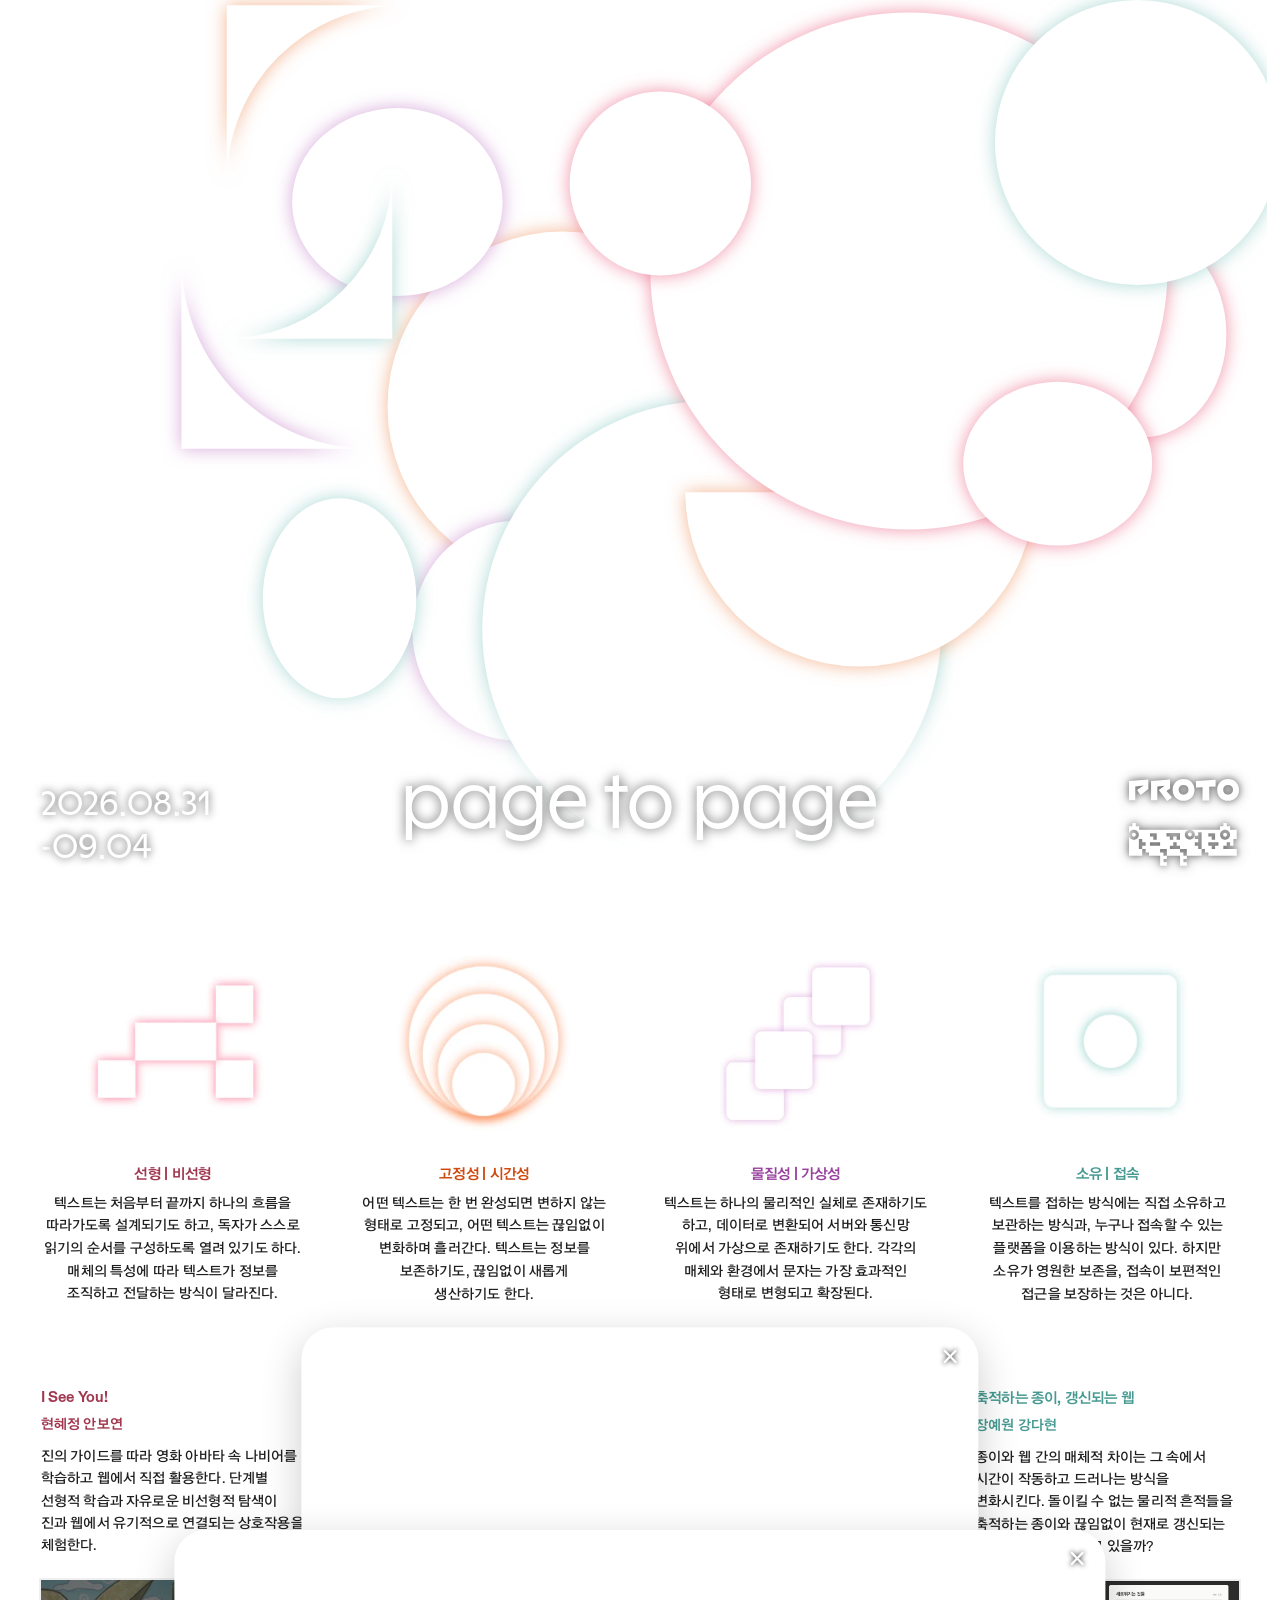
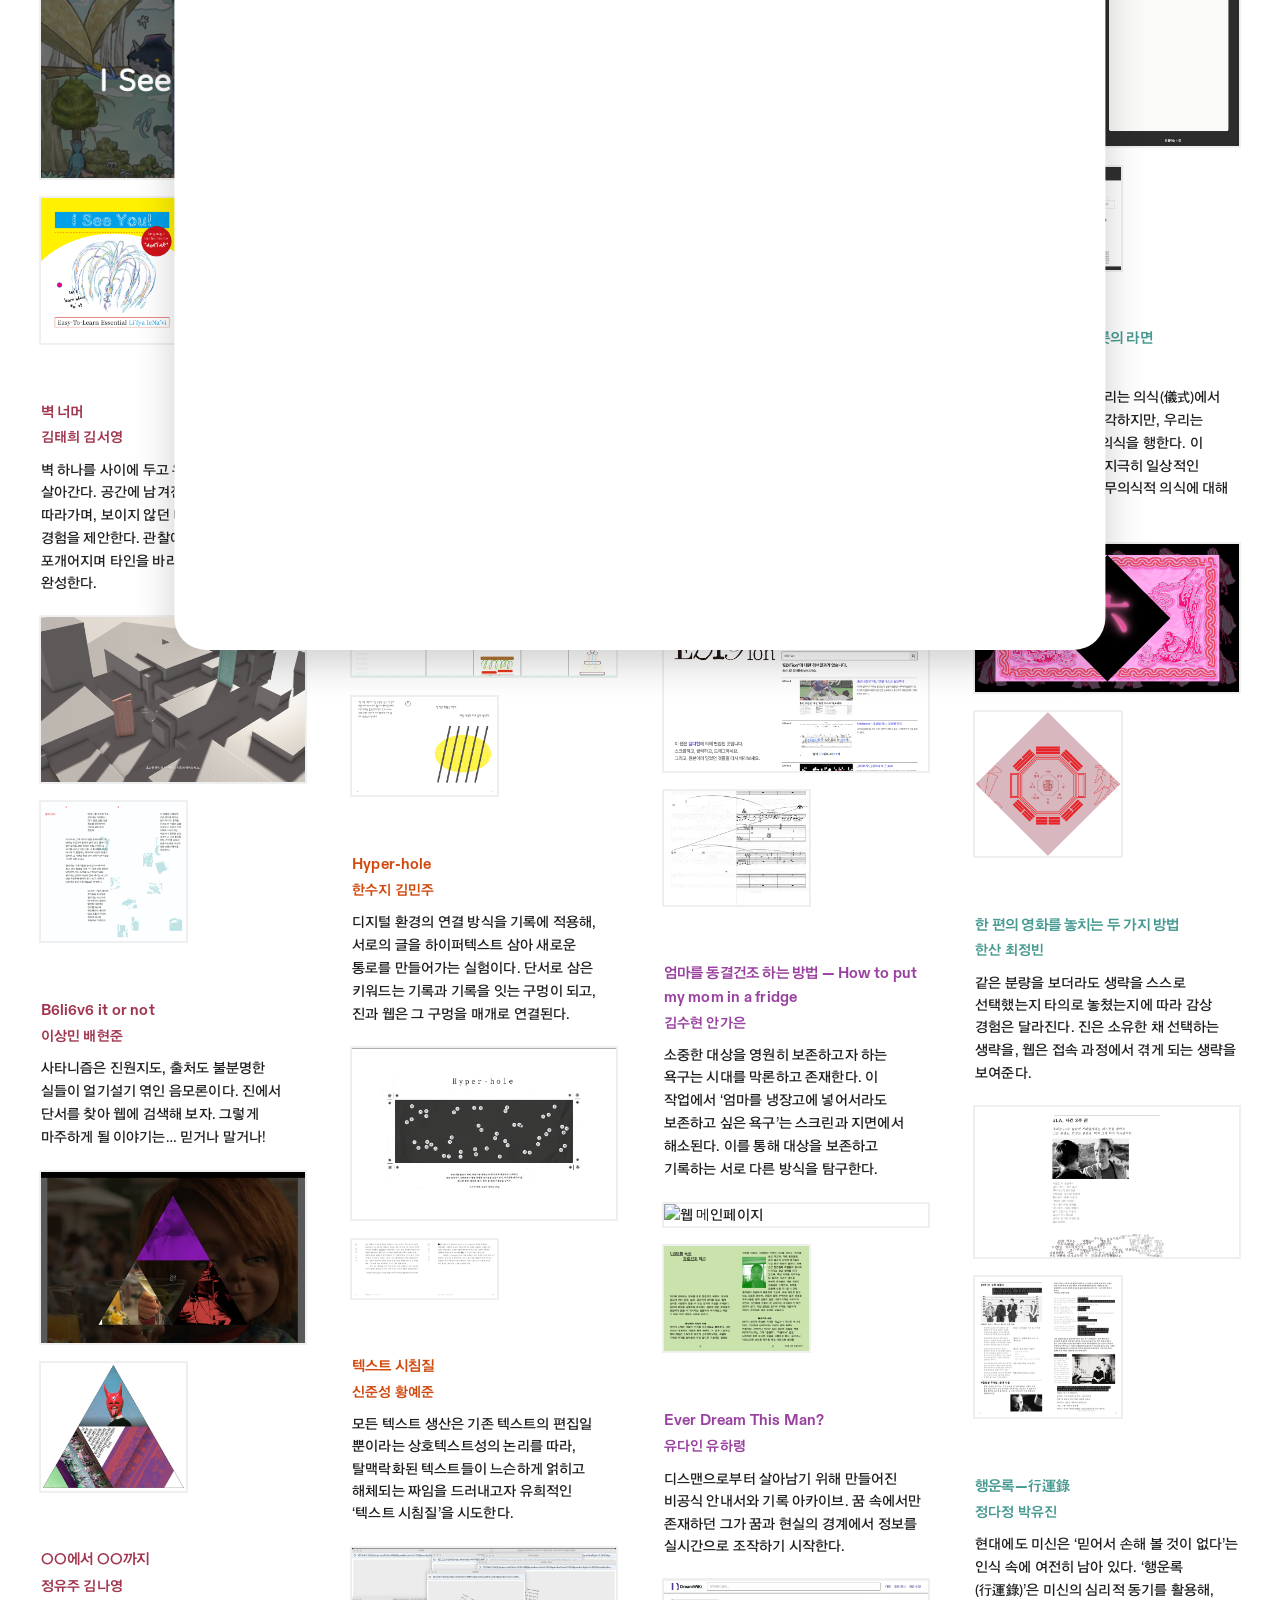
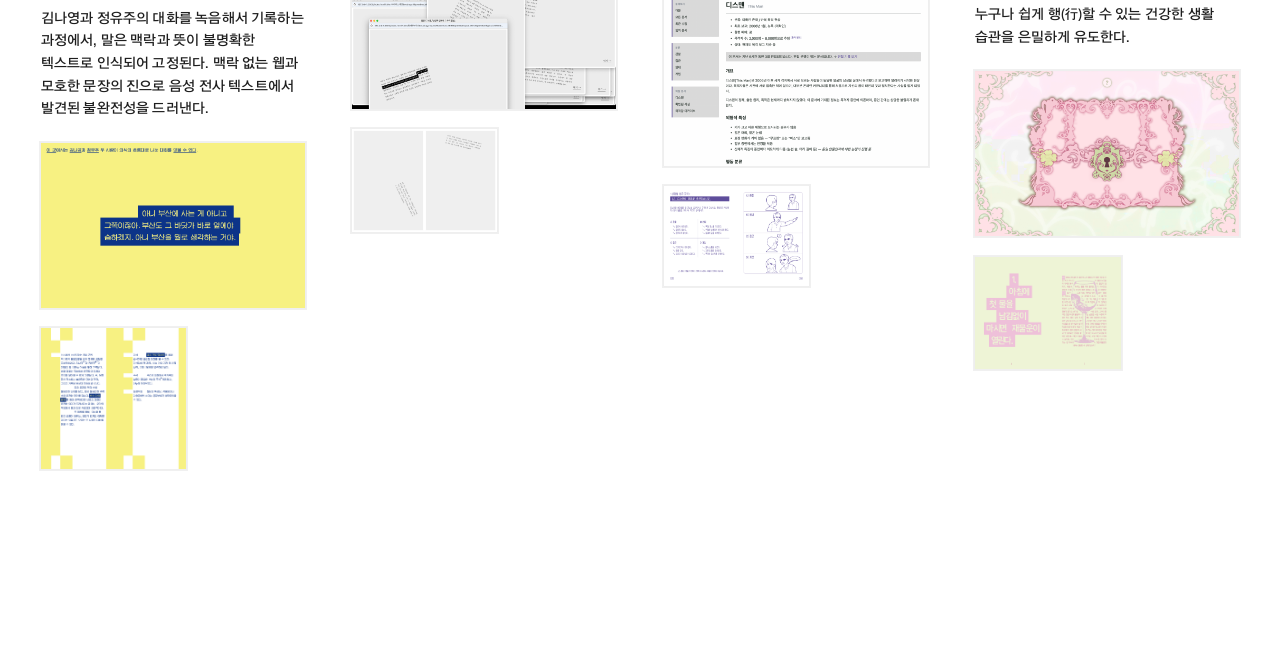
==== commit 88ceef19: "query" ====
--- a/index.html
+++ b/index.html
@@ -697,7 +697,7 @@
                 >.</span
               >
               텍스트는 정보를 보존하기도<span class="latin-symbol">,</span>
-              끊임없이 새롭게 생산하기도 한다<span class="latin-symbol">.</span>
+              끊임없이 새롭게<br />생산하기도 한다<span class="latin-symbol">.</span>
             </p>
           </div>
           <div class="cell-content">
--- a/style.css
+++ b/style.css
@@ -56,6 +56,11 @@
 
 * {
   box-sizing: border-box;
+}
+
+html {
+  /* 기준 폭 1512px에서 1rem = 16px, 이후 화면 폭에 비례해 확대 */
+  font-size: max(13px, 1.0582vw);
 }
 
 :root {
@@ -88,7 +93,7 @@
 body {
   margin: 0;
   padding: 0;
-  padding-bottom: 160px;
+  padding-bottom: 10rem;
   font-family: "윤고딕+diatype", sans-serif;
   font-feature-settings: "ss13" 0;
   color: rgb(30, 30, 30);
@@ -190,7 +195,7 @@
 .footer-logo {
   grid-column: 3;
   justify-self: end;
-  width: 130px;
+  width: 8.125rem;
   height: auto;
   fill: #ffffff;
   filter: drop-shadow(0 0 3px rgba(6, 6, 6, 0.4))
@@ -211,16 +216,16 @@
 @keyframes titleGlowCycle {
   0%,
   100% {
-    text-shadow: 0 0 12px rgba(var(--accent-1-rgb), 0.35);
+    text-shadow: 0 0 12px rgba(var(--accent-1-rgb), 1);
   }
   25% {
-    text-shadow: 0 0 12px rgba(var(--accent-2-rgb), 0.35);
+    text-shadow: 0 0 12px rgba(var(--accent-2-rgb), 1);
   }
   50% {
-    text-shadow: 0 0 12px rgba(var(--accent-3-rgb), 0.35);
+    text-shadow: 0 0 12px rgba(var(--accent-3-rgb), 1);
   }
   75% {
-    text-shadow: 0 0 12px rgba(var(--accent-4-rgb), 0.35);
+    text-shadow: 0 0 12px rgba(var(--accent-4-rgb), 1);
   }
 }
 
@@ -229,8 +234,8 @@
 .main {
   display: grid;
   grid-template-columns: repeat(4, 1fr);
-  gap: 40px;
-  padding: 40px;
+  gap: 2.5rem;
+  padding: 2.5rem;
 }
 
 .cell_1,
@@ -239,7 +244,7 @@
 .cell_4 {
   display: flex;
   flex-direction: column;
-  gap: 40px;
+  gap: 2.5rem;
   font-size: 1rem;
   padding: 0 0.5rem;
 }
@@ -264,11 +269,11 @@
 
 .cell-item h2 {
   font-size: 1.05rem;
-  margin-bottom: 4px;
+  margin-bottom: 0.25rem;
 }
 
 .cell-title p {
-  margin-bottom: 12px;
+  margin-bottom: 0.75rem;
 }
 
 .cell-item img {
@@ -281,13 +286,19 @@
   margin-top: 1.5rem;
 }
 
-/* 홈 화면 메인페이지 이미지: 원본 비율 그대로 노출 */
 .cell-content img:not(.zine-image) {
   width: 100%;
 }
 
 .zine-image {
   width: 55%;
+}
+
+.cell-content img,
+.cell-detail__images img {
+  box-shadow:
+    0 0 1px rgba(227, 227, 227, 0.7),
+    0 0 0 2px rgba(227, 227, 227, 0.55);
 }
 
 .cell_1 .cell-item h2,
@@ -405,7 +416,7 @@
   position: fixed;
   left: 50%;
   top: 50%;
-  width: min(100vw, 800px);
+  width: min(100vw, 50rem);
   height: 65vh;
   overflow: hidden;
   display: flex;
@@ -439,7 +450,7 @@
 }
 
 #cell-popup {
-  width: min(95vw, 1100px);
+  width: min(95vw, 68.75rem);
   height: 80vh;
 }
 
@@ -568,3 +579,72 @@
     grid-template-columns: 1fr;
   }
 }
+
+/* ---------- iMac 등 대형 화면: 글로우 효과 약 2배 확대 ---------- */
+
+@media (min-width: 2000px) {
+  .footer h1,
+  .footer p {
+    text-shadow: 0 0 16px rgba(6, 6, 6, 0.65);
+  }
+
+  .footer h1 {
+    text-shadow: 0 0 24px rgba(6, 6, 6, 0.6);
+  }
+
+  .footer-logo {
+    filter: drop-shadow(0 0 6px rgba(6, 6, 6, 0.4))
+      drop-shadow(0 0 12px rgba(6, 6, 6, 0.4));
+  }
+
+  #page-title:hover {
+    text-shadow: 0 0 24px rgba(var(--accent-1-rgb), 0.35);
+  }
+
+  @keyframes titleGlowCycle {
+    0%,
+    100% {
+      text-shadow: 0 0 24px rgba(var(--accent-1-rgb), 1);
+    }
+    25% {
+      text-shadow: 0 0 24px rgba(var(--accent-2-rgb), 1);
+    }
+    50% {
+      text-shadow: 0 0 24px rgba(var(--accent-3-rgb), 1);
+    }
+    75% {
+      text-shadow: 0 0 24px rgba(var(--accent-4-rgb), 1);
+    }
+  }
+
+  .cell-content img,
+  .cell-detail__images img {
+    box-shadow:
+      0 0 2px rgba(227, 227, 227, 0.7),
+      0 0 0 4px rgba(227, 227, 227, 0.55);
+  }
+
+  .cell_1 .cell-content:hover {
+    box-shadow: 0 0 40px rgba(var(--cell-1-glow-rgb), var(--cell-1-glow-opacity));
+  }
+
+  .cell_2 .cell-content:hover {
+    box-shadow: 0 0 40px rgba(var(--cell-2-glow-rgb), var(--cell-2-glow-opacity));
+  }
+
+  .cell_3 .cell-content:hover {
+    box-shadow: 0 0 40px rgba(var(--cell-3-glow-rgb), var(--cell-3-glow-opacity));
+  }
+
+  .cell_4 .cell-content:hover {
+    box-shadow: 0 0 40px rgba(var(--cell-4-glow-rgb), var(--cell-4-glow-opacity));
+  }
+
+  .keynote-popup {
+    box-shadow: 0 24px 80px rgba(0, 0, 0, 0.2);
+  }
+
+  .keynote-popup__close {
+    text-shadow: 0 0 10px rgb(24, 24, 24);
+  }
+}
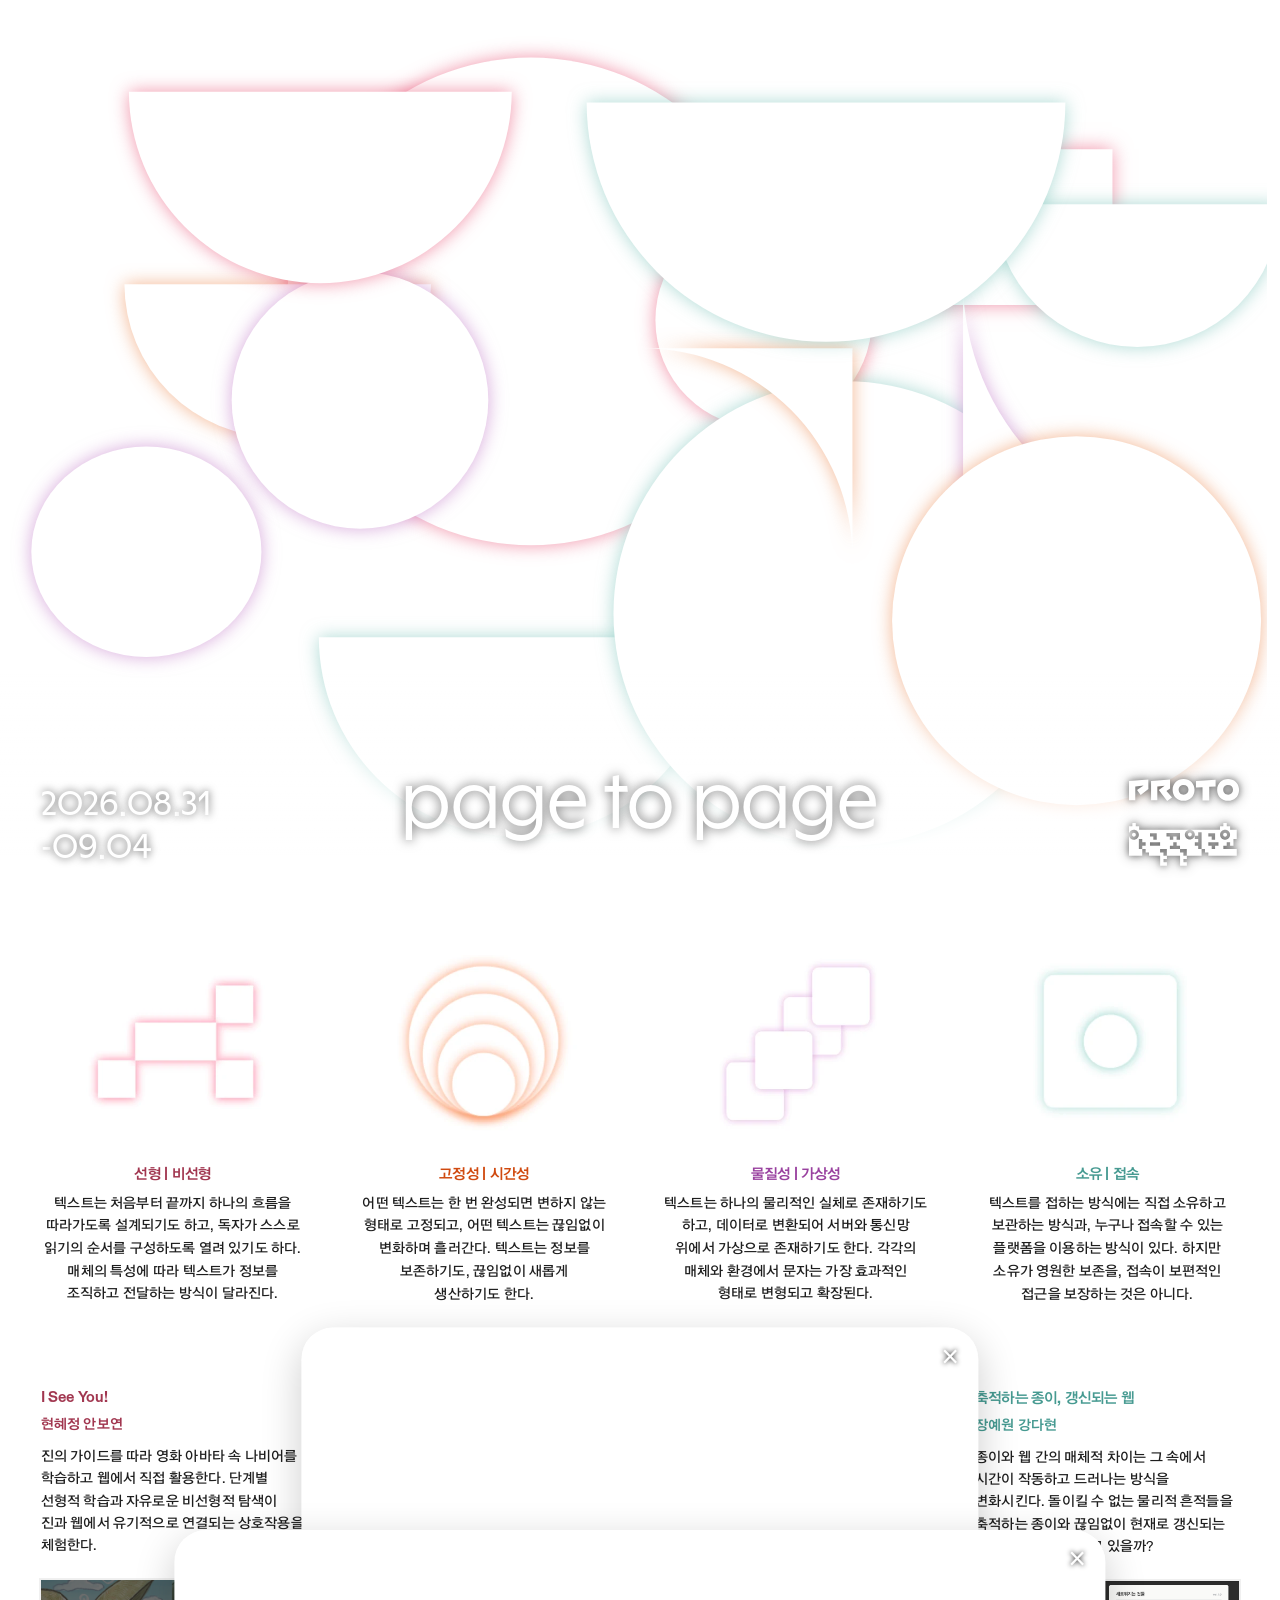
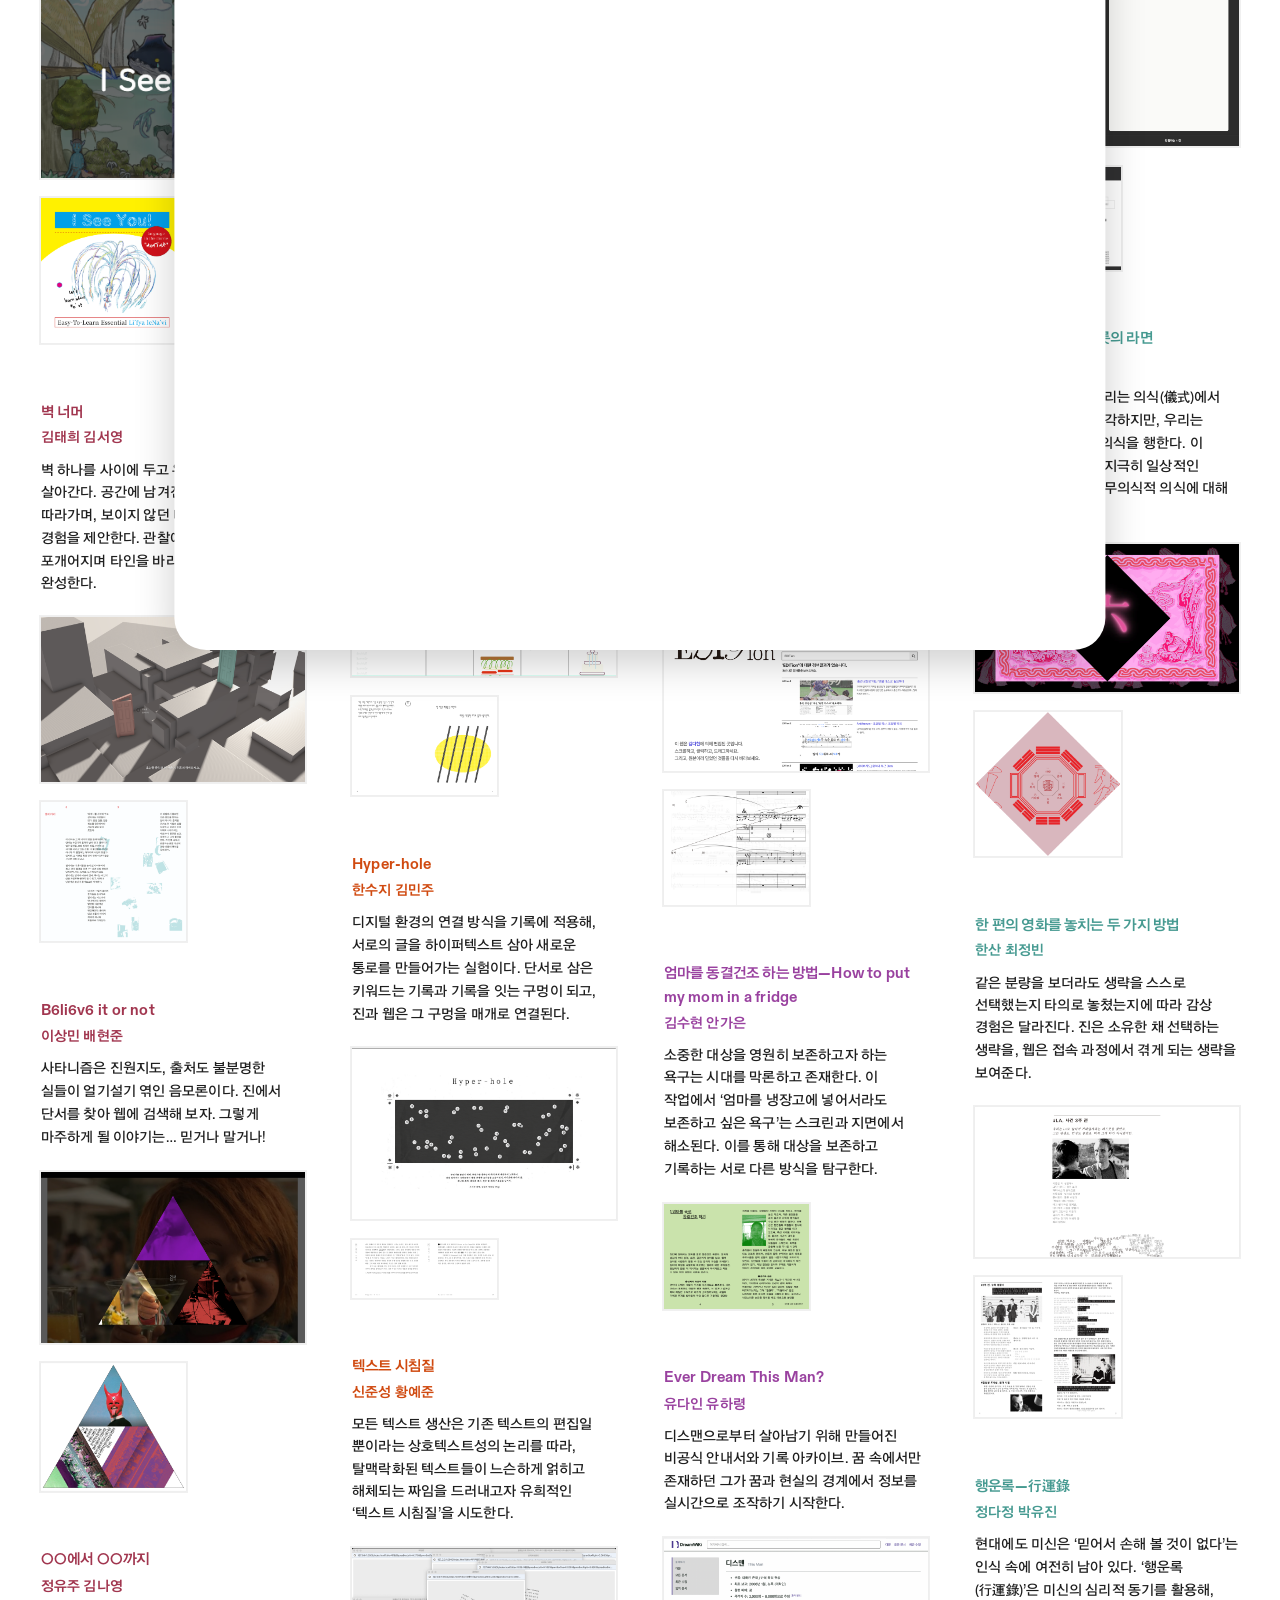
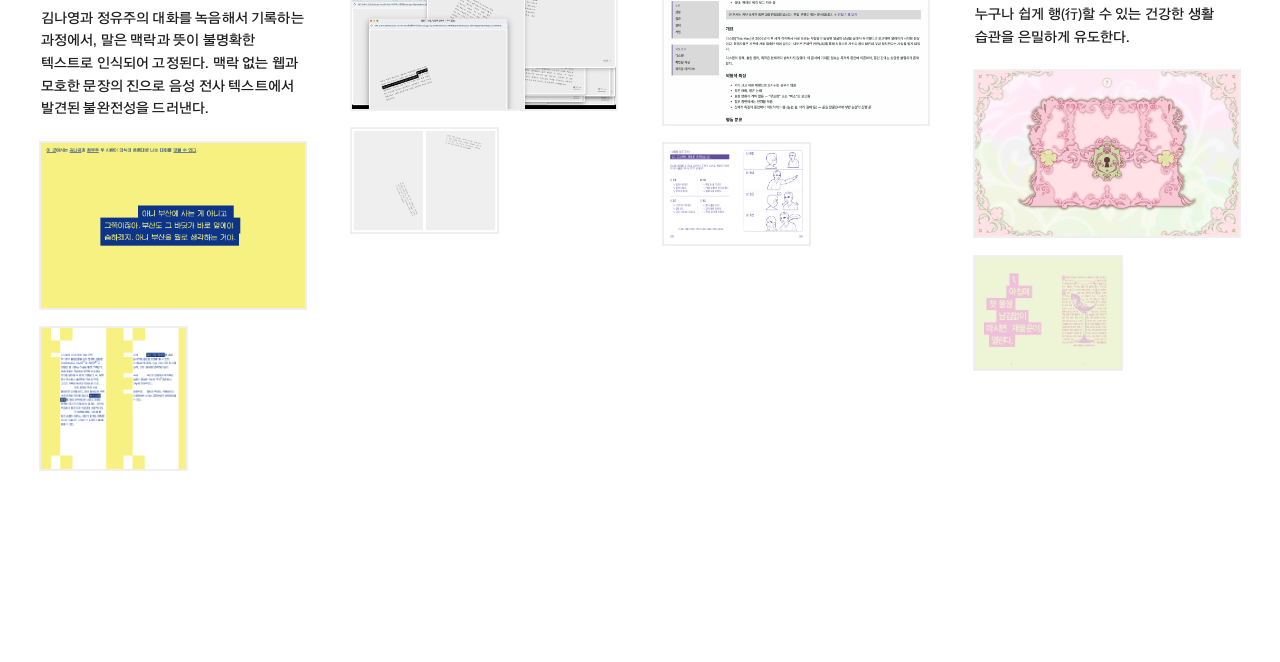
==== commit 3acca1ae: "final" ====
--- a/index.html
+++ b/index.html
@@ -131,33 +131,48 @@
                 <span class="latin-digit">180</span
                 ><span class="latin-letter">g</span><br /><span
                   class="latin-letter"
-                  >beatiful</span
+                  >Source Han Serif</span
+                >
+                본명조<span class="latin-symbol">,</span>
+                <span class="latin-letter">beatiful</span
+                ><span class="latin-symbol">,</span>
+                <span class="latin-letter">Charis</span
                 ><span class="latin-symbol">,</span>
                 <span class="latin-digit">6</span
-                ><span class="latin-letter">script</span
-                ><span class="latin-symbol">,</span>
-                <span class="latin-letter">Source Han Serif</span> 본명조<span
-                  class="latin-symbol"
-                  >,</span
-                >
-                <span class="latin-letter">Charis</span>
-              </p>
-              <p>
-                HTML, CSS, JavaScript<br /><span class="latin-letter"
-                  >Dongle</span
-                ><span class="latin-symbol">,</span>
-                <span class="latin-letter">Bpmf Huninn</span>
-              </p>
+                ><span class="latin-letter">script</span>
+              </p>
+              <p>HTML, CSS, JS<br /><span class="latin-letter">Dongle</span></p>
             </div>
             <div class="cell-detail__grid">
               <div class="cell-detail__images">
-                <img src="source/image/mainpage/안보연현혜정/안보연현혜정_웹_1.png" alt="안보연현혜정 웹 1" />
-                <img src="source/image/mainpage/안보연현혜정/안보연현혜정_웹_2.png" alt="안보연현혜정 웹 2" />
-                <img src="source/image/mainpage/안보연현혜정/안보연현혜정_웹_3.png" alt="안보연현혜정 웹 3" />
-                <img src="source/image/mainpage/안보연현혜정/안보연현혜정_진_1.png" alt="안보연현혜정 진 1" />
-                <img src="source/image/mainpage/안보연현혜정/안보연현혜정_진_2.png" alt="안보연현혜정 진 2" />
-                <img src="source/image/mainpage/안보연현혜정/안보연현혜정_진_3.png" alt="안보연현혜정 진 3" />
-                <img src="source/image/mainpage/안보연현혜정/안보연현혜정_진_4.png" alt="안보연현혜정 진 4" />
+                <img
+                  src="source/image/mainpage/안보연현혜정/안보연현혜정_웹_1.png"
+                  alt="안보연현혜정 웹 1"
+                />
+                <img
+                  src="source/image/mainpage/안보연현혜정/안보연현혜정_웹_2.png"
+                  alt="안보연현혜정 웹 2"
+                />
+                <img
+                  src="source/image/mainpage/안보연현혜정/안보연현혜정_웹_3.png"
+                  alt="안보연현혜정 웹 3"
+                />
+                <img
+                  src="source/image/mainpage/안보연현혜정/안보연현혜정_진_1.png"
+                  alt="안보연현혜정 진 1"
+                />
+                <img
+                  src="source/image/mainpage/안보연현혜정/안보연현혜정_진_2.png"
+                  alt="안보연현혜정 진 2"
+                />
+                <img
+                  src="source/image/mainpage/안보연현혜정/안보연현혜정_진_3.png"
+                  alt="안보연현혜정 진 3"
+                />
+                <img
+                  src="source/image/mainpage/안보연현혜정/안보연현혜정_진_4.png"
+                  alt="안보연현혜정 진 4"
+                />
               </div>
               <div class="cell-detail__text">
                 <div class="cell-detail__qa">
@@ -291,23 +306,45 @@
                 최정호 민부리
               </p>
               <p>
-                HTML, CSS, JavaScript<br /><span class="latin-letter">AG</span>
-                최정호 민부리<span class="latin-symbol">,</span>
-                <span class="latin-letter">Helvetica Neue</span
+                HTML, CSS, JS<br /><span class="latin-letter">Pretendard</span
                 ><span class="latin-symbol">,</span>
-                <span class="latin-letter">Pretendard</span>
+                <span class="latin-letter">Helvetica Neue</span>
               </p>
             </div>
             <div class="cell-detail__grid">
               <div class="cell-detail__images">
-                <img src="source/image/mainpage/김태희김서영/김태희김서영_웹_1.png" alt="김태희김서영 웹 1" />
-                <img src="source/image/mainpage/김태희김서영/김태희김서영_웹_2.png" alt="김태희김서영 웹 2" />
-                <img src="source/image/mainpage/김태희김서영/김태희김서영_웹_3.png" alt="김태희김서영 웹 3" />
-                <img src="source/image/mainpage/김태희김서영/김태희김서영_진_1.jpg" alt="김태희김서영 진 1" />
-                <img src="source/image/mainpage/김태희김서영/김태희김서영_진_2.jpg" alt="김태희김서영 진 2" />
-                <img src="source/image/mainpage/김태희김서영/김태희김서영_진_3.jpg" alt="김태희김서영 진 3" />
-                <img src="source/image/mainpage/김태희김서영/김태희김서영_진_4.jpg" alt="김태희김서영 진 4" />
-                <img src="source/image/mainpage/김태희김서영/김태희김서영_진_5.jpg" alt="김태희김서영 진 5" />
+                <img
+                  src="source/image/mainpage/김태희김서영/김태희김서영_웹_1.png"
+                  alt="김태희김서영 웹 1"
+                />
+                <img
+                  src="source/image/mainpage/김태희김서영/김태희김서영_웹_2.png"
+                  alt="김태희김서영 웹 2"
+                />
+                <img
+                  src="source/image/mainpage/김태희김서영/김태희김서영_웹_3.png"
+                  alt="김태희김서영 웹 3"
+                />
+                <img
+                  src="source/image/mainpage/김태희김서영/김태희김서영_진_1.jpg"
+                  alt="김태희김서영 진 1"
+                />
+                <img
+                  src="source/image/mainpage/김태희김서영/김태희김서영_진_2.jpg"
+                  alt="김태희김서영 진 2"
+                />
+                <img
+                  src="source/image/mainpage/김태희김서영/김태희김서영_진_3.jpg"
+                  alt="김태희김서영 진 3"
+                />
+                <img
+                  src="source/image/mainpage/김태희김서영/김태희김서영_진_4.jpg"
+                  alt="김태희김서영 진 4"
+                />
+                <img
+                  src="source/image/mainpage/김태희김서영/김태희김서영_진_5.jpg"
+                  alt="김태희김서영 진 5"
+                />
               </div>
               <div class="cell-detail__text">
                 <div class="cell-detail__qa">
@@ -444,16 +481,14 @@
                 ><span class="latin-letter">g</span><br /><span
                   class="latin-letter"
                   >SM</span
-                ><span class="latin-digit">3</span>견출명조<span
+                ><span class="latin-digit">3</span> 견출명조<span
                   class="latin-symbol"
                   >,</span
                 >
                 <span class="latin-letter">Coral Pixels</span>
               </p>
               <p>
-                HTML, CSS, JavaScript<br /><span class="latin-letter"
-                  >Apple SD</span
-                >
+                HTML, CSS, JS<br /><span class="latin-letter">Apple SD</span>
                 산돌고딕 <span class="latin-letter">Neo</span
                 ><span class="latin-symbol">,</span>
                 <span class="latin-letter">Coral Pixels</span>
@@ -461,8 +496,14 @@
             </div>
             <div class="cell-detail__grid">
               <div class="cell-detail__images">
-                <img src="source/image/mainpage/이상민배현준/이상민배현준_웹_1.png" alt="이상민배현준 웹 1" />
-                <img src="source/image/mainpage/이상민배현준/이상민배현준_진_1.jpg" alt="이상민배현준 진 1" />
+                <img
+                  src="source/image/mainpage/이상민배현준/이상민배현준_웹_1.png"
+                  alt="이상민배현준 웹 1"
+                />
+                <img
+                  src="source/image/mainpage/이상민배현준/이상민배현준_진_1.jpg"
+                  alt="이상민배현준 진 1"
+                />
               </div>
               <div class="cell-detail__text">
                 <div class="cell-detail__qa">
@@ -585,7 +626,7 @@
                 <span class="latin-digit">150</span
                 ><span class="latin-letter">g</span
                 ><span class="latin-symbol">,</span> 스노우지
-                <span class="latin-digit">250</span
+                <span class="latin-digit">180</span
                 ><span class="latin-letter">g</span><br /><span
                   class="latin-letter"
                   >SM</span
@@ -594,20 +635,41 @@
                 <span class="latin-letter">Noto Sans Mono</span>
               </p>
               <p>
-                HTML, CSS, JavaScript<br /><span class="latin-letter">SM</span>
+                HTML, CSS, JS<br /><span class="latin-letter">SM</span>
                 디나루<span class="latin-symbol">,</span>
                 <span class="latin-letter">Noto Sans Mono</span>
               </p>
             </div>
             <div class="cell-detail__grid">
               <div class="cell-detail__images">
-                <img src="source/image/mainpage/정유주김나영/정유주김나영_웹_1.png" alt="정유주김나영 웹 1" />
-                <img src="source/image/mainpage/정유주김나영/정유주김나영_웹_2.png" alt="정유주김나영 웹 2" />
-                <img src="source/image/mainpage/정유주김나영/정유주김나영_웹_3.png" alt="정유주김나영 웹 3" />
-                <img src="source/image/mainpage/정유주김나영/정유주김나영_웹_4.png" alt="정유주김나영 웹 4" />
-                <img src="source/image/mainpage/정유주김나영/정유주김나영_진_1.png" alt="정유주김나영 진 1" />
-                <img src="source/image/mainpage/정유주김나영/정유주김나영_진_2.png" alt="정유주김나영 진 2" />
-                <img src="source/image/mainpage/정유주김나영/정유주김나영_진_3.png" alt="정유주김나영 진 3" />
+                <img
+                  src="source/image/mainpage/정유주김나영/정유주김나영_웹_1.png"
+                  alt="정유주김나영 웹 1"
+                />
+                <img
+                  src="source/image/mainpage/정유주김나영/정유주김나영_웹_2.png"
+                  alt="정유주김나영 웹 2"
+                />
+                <img
+                  src="source/image/mainpage/정유주김나영/정유주김나영_웹_3.png"
+                  alt="정유주김나영 웹 3"
+                />
+                <img
+                  src="source/image/mainpage/정유주김나영/정유주김나영_웹_4.png"
+                  alt="정유주김나영 웹 4"
+                />
+                <img
+                  src="source/image/mainpage/정유주김나영/정유주김나영_진_1.png"
+                  alt="정유주김나영 진 1"
+                />
+                <img
+                  src="source/image/mainpage/정유주김나영/정유주김나영_진_2.png"
+                  alt="정유주김나영 진 2"
+                />
+                <img
+                  src="source/image/mainpage/정유주김나영/정유주김나영_진_3.png"
+                  alt="정유주김나영 진 3"
+                />
               </div>
               <div class="cell-detail__text">
                 <div class="cell-detail__qa">
@@ -697,7 +759,9 @@
                 >.</span
               >
               텍스트는 정보를 보존하기도<span class="latin-symbol">,</span>
-              끊임없이 새롭게<br />생산하기도 한다<span class="latin-symbol">.</span>
+              끊임없이 새롭게<br />생산하기도 한다<span class="latin-symbol"
+                >.</span
+              >
             </p>
           </div>
           <div class="cell-content">
@@ -752,27 +816,26 @@
               <p>
                 <span class="latin-digit">128</span
                 ><span class="latin-symbol">×</span
-                ><span class="latin-digit">182</span>㎜<br />매쉬멜로우 화이트
+                ><span class="latin-digit">182</span>㎜<br />매쉬멜로우지
                 <span class="latin-digit">128</span
                 ><span class="latin-letter">g</span><br /><span
                   class="latin-letter"
-                  >Helvetica Neue</span
-                ><span class="latin-symbol">,</span>
-                <span class="latin-letter">Onul</span> 담소<span
-                  class="latin-symbol"
-                  >,</span
+                  >Onul</span
                 >
+                담소<span class="latin-symbol">,</span>
                 <span class="latin-letter">Onul</span> 한체<span
                   class="latin-symbol"
                   >,</span
                 >
-                <span class="latin-letter">Onul</span> 점점
-              </p>
-              <p>
-                HTML, CSS, JavaScript<br /><span class="latin-letter"
-                  >Sandoll</span
+                <span class="latin-letter">Onul</span> 점점<span
+                  class="latin-symbol"
+                  >,</span
                 >
-                고딕<span class="latin-letter">Neo</span
+                <span class="latin-letter">Helvetica Neue</span>
+              </p>
+              <p>
+                HTML, CSS, JS<br /><span class="latin-letter">Sandoll</span>
+                고딕 <span class="latin-letter">Neo1</span
                 ><span class="latin-symbol">,</span>
                 <span class="latin-letter">Space Grotesk</span
                 ><span class="latin-symbol">,</span>
@@ -782,14 +845,38 @@
             </div>
             <div class="cell-detail__grid">
               <div class="cell-detail__images">
-                <img src="source/image/mainpage/유하은이효담/유하은이효담_웹_1.png" alt="유하은이효담 웹 1" />
-                <img src="source/image/mainpage/유하은이효담/유하은이효담_웹_2.png" alt="유하은이효담 웹 2" />
-                <img src="source/image/mainpage/유하은이효담/유하은이효담_웹_3.png" alt="유하은이효담 웹 3" />
-                <img src="source/image/mainpage/유하은이효담/유하은이효담_웹_4.png" alt="유하은이효담 웹 4" />
-                <img src="source/image/mainpage/유하은이효담/유하은이효담_진_1.png" alt="유하은이효담 진 1" />
-                <img src="source/image/mainpage/유하은이효담/유하은이효담_진_2.png" alt="유하은이효담 진 2" />
-                <img src="source/image/mainpage/유하은이효담/유하은이효담_진_3.png" alt="유하은이효담 진 3" />
-                <img src="source/image/mainpage/유하은이효담/유하은이효담_진_4.png" alt="유하은이효담 진 4" />
+                <img
+                  src="source/image/mainpage/유하은이효담/유하은이효담_웹_1.png"
+                  alt="유하은이효담 웹 1"
+                />
+                <img
+                  src="source/image/mainpage/유하은이효담/유하은이효담_웹_2.png"
+                  alt="유하은이효담 웹 2"
+                />
+                <img
+                  src="source/image/mainpage/유하은이효담/유하은이효담_웹_3.png"
+                  alt="유하은이효담 웹 3"
+                />
+                <img
+                  src="source/image/mainpage/유하은이효담/유하은이효담_웹_4.png"
+                  alt="유하은이효담 웹 4"
+                />
+                <img
+                  src="source/image/mainpage/유하은이효담/유하은이효담_진_1.png"
+                  alt="유하은이효담 진 1"
+                />
+                <img
+                  src="source/image/mainpage/유하은이효담/유하은이효담_진_2.png"
+                  alt="유하은이효담 진 2"
+                />
+                <img
+                  src="source/image/mainpage/유하은이효담/유하은이효담_진_3.png"
+                  alt="유하은이효담 진 3"
+                />
+                <img
+                  src="source/image/mainpage/유하은이효담/유하은이효담_진_4.png"
+                  alt="유하은이효담 진 4"
+                />
               </div>
               <div class="cell-detail__text">
                 <div class="cell-detail__qa">
@@ -922,31 +1009,52 @@
               <p>
                 <span class="latin-digit">160</span
                 ><span class="latin-symbol">×</span
-                ><span class="latin-digit">230</span>㎜<br />반누보
-                <span class="latin-digit">122</span
+                ><span class="latin-digit">230</span>㎜<br />클래식 클라스트
+                <span class="latin-digit">118</span
                 ><span class="latin-letter">g</span
                 ><span class="latin-symbol">,</span> 트레싱지<br /><span
                   class="latin-letter"
-                  >Orbit</span
-                ><span class="latin-symbol">,</span>
-                <span class="latin-letter">AG</span> 안상수체
-              </p>
-              <p>
-                HTML, CSS, JavaScript<br /><span class="latin-letter"
-                  >Orbit</span
-                ><span class="latin-symbol">,</span>
-                <span class="latin-letter">AG</span> 안상수체
+                  >AG</span
+                >
+                안상수체<span class="latin-symbol">,</span>
+                <span class="latin-letter">Orbit</span>
+              </p>
+              <p>
+                HTML, CSS, JS<br /><span class="latin-letter">AG</span>
+                안상수체<span class="latin-symbol">,</span>
+                <span class="latin-letter">Orbit</span>
               </p>
             </div>
             <div class="cell-detail__grid">
               <div class="cell-detail__images">
-                <img src="source/image/mainpage/이승연전다현/이승연전다현_웹_1.png" alt="이승연전다현 웹 1" />
-                <img src="source/image/mainpage/이승연전다현/이승연전다현_웹_2.png" alt="이승연전다현 웹 2" />
-                <img src="source/image/mainpage/이승연전다현/이승연전다현_웹_3.png" alt="이승연전다현 웹 3" />
-                <img src="source/image/mainpage/이승연전다현/이승연전다현_웹_4.png" alt="이승연전다현 웹 4" />
-                <img src="source/image/mainpage/이승연전다현/이승연전다현_진.png" alt="이승연전다현 진 1" />
-                <img src="source/image/mainpage/이승연전다현/이승연전다현_진2.png" alt="이승연전다현 진 2" />
-                <img src="source/image/mainpage/이승연전다현/이승연전다현_진3.png" alt="이승연전다현 진 3" />
+                <img
+                  src="source/image/mainpage/이승연전다현/이승연전다현_웹_1.png"
+                  alt="이승연전다현 웹 1"
+                />
+                <img
+                  src="source/image/mainpage/이승연전다현/이승연전다현_웹_2.png"
+                  alt="이승연전다현 웹 2"
+                />
+                <img
+                  src="source/image/mainpage/이승연전다현/이승연전다현_웹_3.png"
+                  alt="이승연전다현 웹 3"
+                />
+                <img
+                  src="source/image/mainpage/이승연전다현/이승연전다현_웹_4.png"
+                  alt="이승연전다현 웹 4"
+                />
+                <img
+                  src="source/image/mainpage/이승연전다현/이승연전다현_진.png"
+                  alt="이승연전다현 진 1"
+                />
+                <img
+                  src="source/image/mainpage/이승연전다현/이승연전다현_진2.png"
+                  alt="이승연전다현 진 2"
+                />
+                <img
+                  src="source/image/mainpage/이승연전다현/이승연전다현_진3.png"
+                  alt="이승연전다현 진 3"
+                />
               </div>
               <div class="cell-detail__text">
                 <div class="cell-detail__qa">
@@ -1087,31 +1195,53 @@
                   class="latin-symbol"
                   >,</span
                 >
-                <span class="latin-letter">Panama monospace</span
-                ><span class="latin-symbol">,</span>
                 <span class="latin-letter">SM</span
-                ><span class="latin-digit">3</span> 신중고딕
-              </p>
-              <p>
-                HTML, CSS, JavaScript<br /><span class="latin-letter">SM</span
+                ><span class="latin-digit">3</span> 신중고딕<span
+                  class="latin-symbol"
+                  >,</span
+                >
+                <span class="latin-letter">Panama monospace</span>
+              </p>
+              <p>
+                HTML, CSS, JS<br /><span class="latin-letter">SM</span
                 ><span class="latin-digit">3</span> 신신명조<span
                   class="latin-symbol"
                   >,</span
                 >
-                <span class="latin-letter">Panama monospace</span
-                ><span class="latin-symbol">,</span>
                 <span class="latin-letter">SM</span
-                ><span class="latin-digit">3</span> 신중고딕
+                ><span class="latin-digit">3</span> 신중고딕<span
+                  class="latin-symbol"
+                  >,</span
+                >
+                <span class="latin-letter">Panama monospace</span>
               </p>
             </div>
             <div class="cell-detail__grid">
               <div class="cell-detail__images">
-                <img src="source/image/mainpage/김민주한수지/김민주한수지_웹_1.png" alt="김민주한수지 웹 1" />
-                <img src="source/image/mainpage/김민주한수지/김민주한수지_웹_2.png" alt="김민주한수지 웹 2" />
-                <img src="source/image/mainpage/김민주한수지/김민주한수지_웹_3.png" alt="김민주한수지 웹 3" />
-                <img src="source/image/mainpage/김민주한수지/김민주한수지_진_1.png" alt="김민주한수지 진 1" />
-                <img src="source/image/mainpage/김민주한수지/김민주한수지_진_2.png" alt="김민주한수지 진 2" />
-                <img src="source/image/mainpage/김민주한수지/김민주한수지_진_3.png" alt="김민주한수지 진 3" />
+                <img
+                  src="source/image/mainpage/김민주한수지/김민주한수지_웹_1.png"
+                  alt="김민주한수지 웹 1"
+                />
+                <img
+                  src="source/image/mainpage/김민주한수지/김민주한수지_웹_2.png"
+                  alt="김민주한수지 웹 2"
+                />
+                <img
+                  src="source/image/mainpage/김민주한수지/김민주한수지_웹_3.png"
+                  alt="김민주한수지 웹 3"
+                />
+                <img
+                  src="source/image/mainpage/김민주한수지/김민주한수지_진_1.png"
+                  alt="김민주한수지 진 1"
+                />
+                <img
+                  src="source/image/mainpage/김민주한수지/김민주한수지_진_2.png"
+                  alt="김민주한수지 진 2"
+                />
+                <img
+                  src="source/image/mainpage/김민주한수지/김민주한수지_진_3.png"
+                  alt="김민주한수지 진 3"
+                />
               </div>
               <div class="cell-detail__text">
                 <div class="cell-detail__qa">
@@ -1235,40 +1365,64 @@
                 <span class="latin-digit">80</span
                 ><span class="latin-letter">g</span><br /><span
                   class="latin-letter"
-                  >New SM</span
-                >
-                세명조<span class="latin-symbol">,</span>
-                <span class="latin-letter">SM</span
+                  >SM</span
                 ><span class="latin-digit">3</span> 나루<span
                   class="latin-symbol"
                   >,</span
                 >
+                <span class="latin-letter">New SM</span>
+                세명조<span class="latin-symbol">,</span>
                 <span class="latin-letter">Fort</span>
               </p>
               <p>
-                HTML, CSS, JavaScript<br /><span class="latin-letter"
-                  >New SM</span
-                >
-                세명조<span class="latin-symbol">,</span>
-                <span class="latin-letter">SM</span
+                HTML, CSS, JS<br /><span class="latin-letter">SM</span
                 ><span class="latin-digit">3</span> 나루<span
                   class="latin-symbol"
                   >,</span
                 >
+                <span class="latin-letter">New SM</span>
+                세명조<span class="latin-symbol">,</span>
                 <span class="latin-letter">Fort</span>
               </p>
             </div>
             <div class="cell-detail__grid">
               <div class="cell-detail__images">
-                <img src="source/image/mainpage/신준성황예준/신준성황예준_웹_1.png" alt="신준성황예준 웹 1" />
-                <img src="source/image/mainpage/신준성황예준/신준성황예준_웹_2.png" alt="신준성황예준 웹 2" />
-                <img src="source/image/mainpage/신준성황예준/신준성황예준_웹_3.png" alt="신준성황예준 웹 3" />
-                <img src="source/image/mainpage/신준성황예준/신준성황예준_웹_4.png" alt="신준성황예준 웹 4" />
-                <img src="source/image/mainpage/신준성황예준/신준성황예준_웹_5.png" alt="신준성황예준 웹 5" />
-                <img src="source/image/mainpage/신준성황예준/신준성황예준_진_1.jpg" alt="신준성황예준 진 1" />
-                <img src="source/image/mainpage/신준성황예준/신준성황예준_진_2.jpg" alt="신준성황예준 진 2" />
-                <img src="source/image/mainpage/신준성황예준/신준성황예준_진_3.jpg" alt="신준성황예준 진 3" />
-                <img src="source/image/mainpage/신준성황예준/신준성황예준_진_4.jpg" alt="신준성황예준 진 4" />
+                <img
+                  src="source/image/mainpage/신준성황예준/신준성황예준_웹_1.png"
+                  alt="신준성황예준 웹 1"
+                />
+                <img
+                  src="source/image/mainpage/신준성황예준/신준성황예준_웹_2.png"
+                  alt="신준성황예준 웹 2"
+                />
+                <img
+                  src="source/image/mainpage/신준성황예준/신준성황예준_웹_3.png"
+                  alt="신준성황예준 웹 3"
+                />
+                <img
+                  src="source/image/mainpage/신준성황예준/신준성황예준_웹_4.png"
+                  alt="신준성황예준 웹 4"
+                />
+                <img
+                  src="source/image/mainpage/신준성황예준/신준성황예준_웹_5.png"
+                  alt="신준성황예준 웹 5"
+                />
+                <img
+                  src="source/image/mainpage/신준성황예준/신준성황예준_진_1.jpg"
+                  alt="신준성황예준 진 1"
+                />
+                <img
+                  src="source/image/mainpage/신준성황예준/신준성황예준_진_2.jpg"
+                  alt="신준성황예준 진 2"
+                />
+                <img
+                  src="source/image/mainpage/신준성황예준/신준성황예준_진_3.jpg"
+                  alt="신준성황예준 진 3"
+                />
+                <img
+                  src="source/image/mainpage/신준성황예준/신준성황예준_진_4.jpg"
+                  alt="신준성황예준 진 4"
+                />
               </div>
               <div class="cell-detail__text">
                 <div class="cell-detail__qa">
@@ -1418,34 +1572,55 @@
                 ><span class="latin-symbol">×</span
                 ><span class="latin-digit">210</span>㎜<br />스노우지
                 <span class="latin-digit">180</span
-                ><span class="latin-letter">g</span><br />산돌<span
+                ><span class="latin-letter">g</span><br /><span
+                  class="latin-letter"
+                  >SM</span
+                ><span class="latin-digit">3</span> 신신명조<span
                   class="latin-symbol"
                   >,</span
                 >
-                <span class="latin-letter">SM</span
-                ><span class="latin-digit">3</span>신신명조<span
-                  class="latin-symbol"
-                  >,</span
-                >
-                <span class="latin-letter">HY</span>필기체
-              </p>
-              <p>
-                HTML, CSS, JavaScript<br />고운 바탕<span class="latin-symbol"
-                  >,</span
-                >
-                <span class="latin-letter">J</span>송명체
+                <span class="latin-letter">HY</span> 필기체
+              </p>
+              <p>
+                HTML, CSS, JS<br /><span class="latin-digit">210</span>
+                평화체<span class="latin-symbol">,</span>
+                <span class="latin-letter">Noto Sans KR</span>
               </p>
             </div>
             <div class="cell-detail__grid">
               <div class="cell-detail__images">
-                <img src="source/image/mainpage/안상현이유림/안상현이유림_웹_1.png" alt="안상현이유림 웹 1" />
-                <img src="source/image/mainpage/안상현이유림/안상현이유림_웹_2.png" alt="안상현이유림 웹 2" />
-                <img src="source/image/mainpage/안상현이유림/안상현이유림_웹_3.png" alt="안상현이유림 웹 3" />
-                <img src="source/image/mainpage/안상현이유림/안상현이유림_웹_4.png" alt="안상현이유림 웹 4" />
-                <img src="source/image/mainpage/안상현이유림/안상현이유림_진_1.png" alt="안상현이유림 진 1" />
-                <img src="source/image/mainpage/안상현이유림/안상현이유림_진_2.png" alt="안상현이유림 진 2" />
-                <img src="source/image/mainpage/안상현이유림/안상현이유림_진_3.png" alt="안상현이유림 진 3" />
-                <img src="source/image/mainpage/안상현이유림/안상현이유림_진_4.png" alt="안상현이유림 진 4" />
+                <img
+                  src="source/image/mainpage/안상현이유림/안상현이유림_웹_1.png"
+                  alt="안상현이유림 웹 1"
+                />
+                <img
+                  src="source/image/mainpage/안상현이유림/안상현이유림_웹_2.png"
+                  alt="안상현이유림 웹 2"
+                />
+                <img
+                  src="source/image/mainpage/안상현이유림/안상현이유림_웹_3.png"
+                  alt="안상현이유림 웹 3"
+                />
+                <img
+                  src="source/image/mainpage/안상현이유림/안상현이유림_웹_4.png"
+                  alt="안상현이유림 웹 4"
+                />
+                <img
+                  src="source/image/mainpage/안상현이유림/안상현이유림_진_1.png"
+                  alt="안상현이유림 진 1"
+                />
+                <img
+                  src="source/image/mainpage/안상현이유림/안상현이유림_진_2.png"
+                  alt="안상현이유림 진 2"
+                />
+                <img
+                  src="source/image/mainpage/안상현이유림/안상현이유림_진_3.png"
+                  alt="안상현이유림 진 3"
+                />
+                <img
+                  src="source/image/mainpage/안상현이유림/안상현이유림_진_4.png"
+                  alt="안상현이유림 진 4"
+                />
               </div>
               <div class="cell-detail__text">
                 <div class="cell-detail__qa">
@@ -1564,29 +1739,49 @@
                 ><span class="latin-letter">g</span><br /><span
                   class="latin-letter"
                   >Onul</span
-                >삼화명조<span class="latin-symbol">,</span
-                ><span class="latin-letter">J</span>직지고딕<span
+                >
+                삼화명조<span class="latin-symbol">,</span> 윤명조
+                <span class="latin-digit">340</span
+                ><span class="latin-symbol">,</span>
+                <span class="latin-letter">J</span> 직지고딕
+              </p>
+              <p>
+                HTML, CSS, JS<br /><span class="latin-letter">Onul</span>
+                삼화명조<span class="latin-symbol">,</span>
+                <span class="latin-letter">SM</span
+                ><span class="latin-digit">3</span> 신신명조<span
                   class="latin-symbol"
                   >,</span
-                >윤명조 <span class="latin-digit">340</span>
-              </p>
-              <p>
-                HTML, CSS, JavaScript<br /><span class="latin-letter">Onul</span
-                >삼화명조<span class="latin-symbol">,</span>
-                <span class="latin-letter">Pretendard</span
-                ><span class="latin-symbol">,</span>
-                <span class="latin-letter">SM</span
-                ><span class="latin-digit">3</span>신신명조
+                >
+                <span class="latin-letter">Pretendard</span>
               </p>
             </div>
             <div class="cell-detail__grid">
               <div class="cell-detail__images">
-                <img src="source/image/mainpage/김나현김다현/김나현김다현_웹_1.png" alt="김나현김다현 웹 1" />
-                <img src="source/image/mainpage/김나현김다현/김나현김다현_웹_2.png" alt="김나현김다현 웹 2" />
-                <img src="source/image/mainpage/김나현김다현/김나현김다현_웹_3.png" alt="김나현김다현 웹 3" />
-                <img src="source/image/mainpage/김나현김다현/김나현김다현_진_1.png" alt="김나현김다현 진 1" />
-                <img src="source/image/mainpage/김나현김다현/김나현김다현_진_2.png" alt="김나현김다현 진 2" />
-                <img src="source/image/mainpage/김나현김다현/김나현김다현_진_3.png" alt="김나현김다현 진 3" />
+                <img
+                  src="source/image/mainpage/김나현김다현/김나현김다현_웹_1.png"
+                  alt="김나현김다현 웹 1"
+                />
+                <img
+                  src="source/image/mainpage/김나현김다현/김나현김다현_웹_2.png"
+                  alt="김나현김다현 웹 2"
+                />
+                <img
+                  src="source/image/mainpage/김나현김다현/김나현김다현_웹_3.png"
+                  alt="김나현김다현 웹 3"
+                />
+                <img
+                  src="source/image/mainpage/김나현김다현/김나현김다현_진_1.png"
+                  alt="김나현김다현 진 1"
+                />
+                <img
+                  src="source/image/mainpage/김나현김다현/김나현김다현_진_2.png"
+                  alt="김나현김다현 진 2"
+                />
+                <img
+                  src="source/image/mainpage/김나현김다현/김나현김다현_진_3.png"
+                  alt="김나현김다현 진 3"
+                />
               </div>
               <div class="cell-detail__text">
                 <div class="cell-detail__qa">
@@ -1667,10 +1862,8 @@
           <div class="cell-content">
             <div class="cell-title">
               <h2>
-                엄마를 동결건조 하는 방법 <span class="latin-symbol">—</span
-                ><span class="latin-letter">
-                  How to put my mom in a fridge</span
-                >
+                엄마를 동결건조 하는 방법<span class="latin-symbol">—</span
+                ><span class="latin-letter">How to put my mom in a fridge</span>
               </h2>
               <p>김수현&nbsp;안가은</p>
             </div>
@@ -1687,10 +1880,6 @@
             </p>
             <br />
             <img
-              src="source/img/image_1"
-              alt="웹 메인페이지"
-            />
-            <img
               src="source/image/mainpage/김수현안가은/김수현안가은_진_1.png"
               alt="진 메인페이지"
               class="zine-image"
@@ -1700,9 +1889,9 @@
             <div class="cell-detail__meta">
               <p>
                 <span class="cell-detail__title"
-                  >엄마를 동결건조 하는 방법 <span class="latin-symbol">—</span
-                  ><span class="latin-letter">
-                    How to put my mom in a fridge</span
+                  >엄마를 동결건조 하는 방법<span class="latin-symbol">—</span
+                  ><span class="latin-letter"
+                    >How to put my mom in a fridge</span
                   ></span
                 ><br />김수현&nbsp;<span class="latin-symbol">@</span
                 ><span class="latin-letter">suhyeon</span
@@ -1718,25 +1907,34 @@
                 <span class="latin-digit">100</span
                 ><span class="latin-symbol">×</span
                 ><span class="latin-digit">145</span>㎜<br />두성 디자이너스
-                칼라<br /><span class="latin-letter">Onul</span> 단조<span
-                  class="latin-symbol"
-                  >,</span
-                >
-                <span class="latin-letter">Akzidenz Grotesk</span>
-              </p>
-              <p>
-                HTML, CSS, JavaScript<br /><span class="latin-letter"
+                칼라 <span class="latin-digit">116</span
+                ><span class="latin-letter">g</span><br /><span
+                  class="latin-letter"
                   >Onul</span
                 >
                 단조<span class="latin-symbol">,</span>
                 <span class="latin-letter">Akzidenz Grotesk</span>
               </p>
+              <p>
+                HTML, CSS, JS<br /><span class="latin-letter">Onul</span>
+                단조<span class="latin-symbol">,</span>
+                <span class="latin-letter">Akzidenz Grotesk</span>
+              </p>
             </div>
             <div class="cell-detail__grid">
               <div class="cell-detail__images">
-                <img src="source/image/mainpage/김수현안가은/김수현안가은_진_1.png" alt="김수현안가은 진 1" />
-                <img src="source/image/mainpage/김수현안가은/김수현안가은_진_2.png" alt="김수현안가은 진 2" />
-                <img src="source/image/mainpage/김수현안가은/김수현안가은_진_3.png" alt="김수현안가은 진 3" />
+                <img
+                  src="source/image/mainpage/김수현안가은/김수현안가은_진_1.png"
+                  alt="김수현안가은 진 1"
+                />
+                <img
+                  src="source/image/mainpage/김수현안가은/김수현안가은_진_2.png"
+                  alt="김수현안가은 진 2"
+                />
+                <img
+                  src="source/image/mainpage/김수현안가은/김수현안가은_진_3.png"
+                  alt="김수현안가은 진 3"
+                />
               </div>
               <div class="cell-detail__text">
                 <div class="cell-detail__qa">
@@ -1856,26 +2054,50 @@
                 ><span class="latin-letter">g</span><br /><span
                   class="latin-letter"
                   >HY</span
-                >둥근고딕
-              </p>
-              <p>
-                HTML, CSS, JavaScript<br /><span class="latin-letter"
-                  >Pretendard</span
+                >
+                둥근고딕
+              </p>
+              <p>
+                HTML, CSS, JS<br /><span class="latin-letter">Apple SD</span>
+                산돌고딕 <span class="latin-letter">Neo</span
                 ><span class="latin-symbol">,</span>
-                <span class="latin-letter">Apple SD</span> 산돌고딕
-                <span class="latin-letter">Neo</span>
+                <span class="latin-letter">Pretendard</span>
               </p>
             </div>
             <div class="cell-detail__grid">
               <div class="cell-detail__images">
-                <img src="source/image/mainpage/유다인유하령/유다인유하령_웹_1.png" alt="유다인유하령 웹 1" />
-                <img src="source/image/mainpage/유다인유하령/유다인유하령_웹_2.png" alt="유다인유하령 웹 2" />
-                <img src="source/image/mainpage/유다인유하령/유다인유하령_웹_3.png" alt="유다인유하령 웹 3" />
-                <img src="source/image/mainpage/유다인유하령/유다인유하령%20진_1.png" alt="유다인유하령 진 1" />
-                <img src="source/image/mainpage/유다인유하령/유다인유하령%20진_2(메인페이지).png" alt="유다인유하령 진 2" />
-                <img src="source/image/mainpage/유다인유하령/유다인유하령%20진_3.png" alt="유다인유하령 진 3" />
-                <img src="source/image/mainpage/유다인유하령/유다인유하령%20진_4.png" alt="유다인유하령 진 4" />
-                <img src="source/image/mainpage/유다인유하령/유다인유하령%20진_5.png" alt="유다인유하령 진 5" />
+                <img
+                  src="source/image/mainpage/유다인유하령/유다인유하령_웹_1.png"
+                  alt="유다인유하령 웹 1"
+                />
+                <img
+                  src="source/image/mainpage/유다인유하령/유다인유하령_웹_2.png"
+                  alt="유다인유하령 웹 2"
+                />
+                <img
+                  src="source/image/mainpage/유다인유하령/유다인유하령_웹_3.png"
+                  alt="유다인유하령 웹 3"
+                />
+                <img
+                  src="source/image/mainpage/유다인유하령/유다인유하령%20진_1.png"
+                  alt="유다인유하령 진 1"
+                />
+                <img
+                  src="source/image/mainpage/유다인유하령/유다인유하령%20진_2(메인페이지).png"
+                  alt="유다인유하령 진 2"
+                />
+                <img
+                  src="source/image/mainpage/유다인유하령/유다인유하령%20진_3.png"
+                  alt="유다인유하령 진 3"
+                />
+                <img
+                  src="source/image/mainpage/유다인유하령/유다인유하령%20진_4.png"
+                  alt="유다인유하령 진 4"
+                />
+                <img
+                  src="source/image/mainpage/유다인유하령/유다인유하령%20진_5.png"
+                  alt="유다인유하령 진 5"
+                />
               </div>
               <div class="cell-detail__text">
                 <div class="cell-detail__qa">
@@ -2016,26 +2238,46 @@
                 ><span class="latin-letter">g</span><br /><span
                   class="latin-letter"
                   >Sandoll</span
-                >제주명조<span class="latin-symbol">,</span>
-                <span class="latin-letter">Sandoll</span>본명조
-              </p>
-              <p>
-                HTML, CSS, JavaScript<br /><span class="latin-letter"
-                  >Sandoll</span
                 >
-                고딕<span class="latin-letter">Neo</span
+                본명조<span class="latin-symbol">,</span>
+                <span class="latin-letter">Sandoll</span> 제주명조
+              </p>
+              <p>
+                HTML, CSS, JS<br /><span class="latin-letter">Sandoll</span>
+                고딕 <span class="latin-letter">Neo</span
                 ><span class="latin-digit">1</span>
               </p>
             </div>
             <div class="cell-detail__grid">
               <div class="cell-detail__images">
-                <img src="source/image/mainpage/장예원강다현/장예원강다현_웹_1.png" alt="장예원강다현 웹 1" />
-                <img src="source/image/mainpage/장예원강다현/장예원강다현_웹_2.png" alt="장예원강다현 웹 2" />
-                <img src="source/image/mainpage/장예원강다현/장예원강다현_웹_3.png" alt="장예원강다현 웹 3" />
-                <img src="source/image/mainpage/장예원강다현/장예원강다현_진_1.png" alt="장예원강다현 진 1" />
-                <img src="source/image/mainpage/장예원강다현/장예원강다현_진_2.png" alt="장예원강다현 진 2" />
-                <img src="source/image/mainpage/장예원강다현/장예원강다현_진_3.png" alt="장예원강다현 진 3" />
-                <img src="source/image/mainpage/장예원강다현/장예원강다현_진_4.png" alt="장예원강다현 진 4" />
+                <img
+                  src="source/image/mainpage/장예원강다현/장예원강다현_웹_1.png"
+                  alt="장예원강다현 웹 1"
+                />
+                <img
+                  src="source/image/mainpage/장예원강다현/장예원강다현_웹_2.png"
+                  alt="장예원강다현 웹 2"
+                />
+                <img
+                  src="source/image/mainpage/장예원강다현/장예원강다현_웹_3.png"
+                  alt="장예원강다현 웹 3"
+                />
+                <img
+                  src="source/image/mainpage/장예원강다현/장예원강다현_진_1.png"
+                  alt="장예원강다현 진 1"
+                />
+                <img
+                  src="source/image/mainpage/장예원강다현/장예원강다현_진_2.png"
+                  alt="장예원강다현 진 2"
+                />
+                <img
+                  src="source/image/mainpage/장예원강다현/장예원강다현_진_3.png"
+                  alt="장예원강다현 진 3"
+                />
+                <img
+                  src="source/image/mainpage/장예원강다현/장예원강다현_진_4.png"
+                  alt="장예원강다현 진 4"
+                />
               </div>
               <div class="cell-detail__text">
                 <div class="cell-detail__qa">
@@ -2179,24 +2421,40 @@
                   >Onul</span
                 >
                 바람<span class="latin-symbol">,</span>
-                <span class="latin-letter">SM</span>견출명조
-              </p>
-              <p>
-                HTML, CSS, JavaScript<br /><span class="latin-letter"
-                  >Onul</span
-                >
+                <span class="latin-letter">SM</span> 견출명조
+              </p>
+              <p>
+                HTML, CSS, JS<br /><span class="latin-letter">Onul</span>
                 바람<span class="latin-symbol">,</span>
-                <span class="latin-letter">SM</span>견출명조
+                <span class="latin-letter">SM</span> 견출명조
               </p>
             </div>
             <div class="cell-detail__grid">
               <div class="cell-detail__images">
-                <img src="source/image/mainpage/정준용박혜원/정준용박혜원_웹_1.png" alt="정준용박혜원 웹 1" />
-                <img src="source/image/mainpage/정준용박혜원/정준용박혜원_웹_2.png" alt="정준용박혜원 웹 2" />
-                <img src="source/image/mainpage/정준용박혜원/정준용박혜원_웹_3.png" alt="정준용박혜원 웹 3" />
-                <img src="source/image/mainpage/정준용박혜원/정준용박혜원_진_1.png" alt="정준용박혜원 진 1" />
-                <img src="source/image/mainpage/정준용박혜원/정준용박혜원_진_2.png" alt="정준용박혜원 진 2" />
-                <img src="source/image/mainpage/정준용박혜원/정준용박혜원_진_3.png" alt="정준용박혜원 진 3" />
+                <img
+                  src="source/image/mainpage/정준용박혜원/정준용박혜원_웹_1.png"
+                  alt="정준용박혜원 웹 1"
+                />
+                <img
+                  src="source/image/mainpage/정준용박혜원/정준용박혜원_웹_2.png"
+                  alt="정준용박혜원 웹 2"
+                />
+                <img
+                  src="source/image/mainpage/정준용박혜원/정준용박혜원_웹_3.png"
+                  alt="정준용박혜원 웹 3"
+                />
+                <img
+                  src="source/image/mainpage/정준용박혜원/정준용박혜원_진_1.png"
+                  alt="정준용박혜원 진 1"
+                />
+                <img
+                  src="source/image/mainpage/정준용박혜원/정준용박혜원_진_2.png"
+                  alt="정준용박혜원 진 2"
+                />
+                <img
+                  src="source/image/mainpage/정준용박혜원/정준용박혜원_진_3.png"
+                  alt="정준용박혜원 진 3"
+                />
               </div>
               <div class="cell-detail__text">
                 <div class="cell-detail__qa">
@@ -2311,31 +2569,50 @@
                 ><span class="latin-letter">g</span><br /><span
                   class="latin-letter"
                   >SM</span
-                >신중고딕<span class="latin-symbol">,</span>
-                <span class="latin-letter">SM</span>신명조<span
+                >
+                견출고딕<span class="latin-symbol">,</span>
+                <span class="latin-letter">SM</span> 신명조<span
                   class="latin-symbol"
                   >,</span
                 >
-                <span class="latin-letter">SM</span>견출고딕
-              </p>
-              <p>
-                HTML, CSS, JavaScript<br /><span class="latin-letter">SM</span
-                >신중고딕<span class="latin-symbol">,</span>
-                <span class="latin-letter">SM</span>신명조<span
+                <span class="latin-letter">SM</span> 신중고딕
+              </p>
+              <p>
+                HTML, CSS, JS<br /><span class="latin-letter">SM</span>
+                견출고딕<span class="latin-symbol">,</span>
+                <span class="latin-letter">SM</span> 신명조<span
                   class="latin-symbol"
                   >,</span
                 >
-                <span class="latin-letter">SM</span>견출고딕
+                <span class="latin-letter">SM</span> 신중고딕
               </p>
             </div>
             <div class="cell-detail__grid">
               <div class="cell-detail__images">
-                <img src="source/image/mainpage/한산최정빈/한산최정빈_웹_1.png" alt="한산최정빈 웹 1" />
-                <img src="source/image/mainpage/한산최정빈/한산최정빈_웹_2.png" alt="한산최정빈 웹 2" />
-                <img src="source/image/mainpage/한산최정빈/한산최정빈_웹_3.png" alt="한산최정빈 웹 3" />
-                <img src="source/image/mainpage/한산최정빈/한산최정빈_진_1.png" alt="한산최정빈 진 1" />
-                <img src="source/image/mainpage/한산최정빈/한산최정빈_진_2.png" alt="한산최정빈 진 2" />
-                <img src="source/image/mainpage/한산최정빈/한산최정빈_진_3.png" alt="한산최정빈 진 3" />
+                <img
+                  src="source/image/mainpage/한산최정빈/한산최정빈_웹_1.png"
+                  alt="한산최정빈 웹 1"
+                />
+                <img
+                  src="source/image/mainpage/한산최정빈/한산최정빈_웹_2.png"
+                  alt="한산최정빈 웹 2"
+                />
+                <img
+                  src="source/image/mainpage/한산최정빈/한산최정빈_웹_3.png"
+                  alt="한산최정빈 웹 3"
+                />
+                <img
+                  src="source/image/mainpage/한산최정빈/한산최정빈_진_1.png"
+                  alt="한산최정빈 진 1"
+                />
+                <img
+                  src="source/image/mainpage/한산최정빈/한산최정빈_진_2.png"
+                  alt="한산최정빈 진 2"
+                />
+                <img
+                  src="source/image/mainpage/한산최정빈/한산최정빈_진_3.png"
+                  alt="한산최정빈 진 3"
+                />
               </div>
               <div class="cell-detail__text">
                 <div class="cell-detail__qa">
@@ -2452,33 +2729,50 @@
               <p>
                 <span class="latin-digit">120</span>
                 <span class="latin-letter">x</span>
-                <span class="latin-digit">185</span> ㎜<br />매쉬멜로우지
-                <span class="latin-digit">250</span
-                ><span class="latin-letter">g</span>
-                <span class="latin-symbol">,</span> 스노우지
-                <span class="latin-digit">100</span
+                <span class="latin-digit">185</span> ㎜<br />랑데뷰지
+                <span class="latin-digit">105</span
+                ><span class="latin-letter">g</span
+                ><span class="latin-symbol">,</span> 매쉬멜로우지
+                <span class="latin-digit">262</span
                 ><span class="latin-letter">g</span><br /><span
                   class="latin-letter"
                   >KoPub</span
-                >돋움<span class="latin-symbol">,</span>
-                <span class="latin-letter">KoPub</span>바탕
-              </p>
-              <p>
-                HTML, CSS, JavaScript<br /><span class="latin-letter"
-                  >Hypertype</span
                 >
-                함렡
-              </p>
+                돋움<span class="latin-symbol">,</span>
+                <span class="latin-letter">KoPub</span> 바탕
+              </p>
+              <p>HTML, CSS, JS<br />함렛</p>
             </div>
             <div class="cell-detail__grid">
               <div class="cell-detail__images">
-                <img src="source/image/mainpage/정다정박유진/정다정박유진_웹_1.png" alt="정다정박유진 웹 1" />
-                <img src="source/image/mainpage/정다정박유진/정다정박유진_웹_2.png" alt="정다정박유진 웹 2" />
-                <img src="source/image/mainpage/정다정박유진/정다정박유진_웹_3.png" alt="정다정박유진 웹 3" />
-                <img src="source/image/mainpage/정다정박유진/정다정박유진_진_1.png" alt="정다정박유진 진 1" />
-                <img src="source/image/mainpage/정다정박유진/정다정박유진_진_2.png" alt="정다정박유진 진 2" />
-                <img src="source/image/mainpage/정다정박유진/정다정박유진_진_3.png" alt="정다정박유진 진 3" />
-                <img src="source/image/mainpage/정다정박유진/정다정박유진_진_4.png" alt="정다정박유진 진 4" />
+                <img
+                  src="source/image/mainpage/정다정박유진/정다정박유진_웹_1.png"
+                  alt="정다정박유진 웹 1"
+                />
+                <img
+                  src="source/image/mainpage/정다정박유진/정다정박유진_웹_2.png"
+                  alt="정다정박유진 웹 2"
+                />
+                <img
+                  src="source/image/mainpage/정다정박유진/정다정박유진_웹_3.png"
+                  alt="정다정박유진 웹 3"
+                />
+                <img
+                  src="source/image/mainpage/정다정박유진/정다정박유진_진_1.png"
+                  alt="정다정박유진 진 1"
+                />
+                <img
+                  src="source/image/mainpage/정다정박유진/정다정박유진_진_2.png"
+                  alt="정다정박유진 진 2"
+                />
+                <img
+                  src="source/image/mainpage/정다정박유진/정다정박유진_진_3.png"
+                  alt="정다정박유진 진 3"
+                />
+                <img
+                  src="source/image/mainpage/정다정박유진/정다정박유진_진_4.png"
+                  alt="정다정박유진 진 4"
+                />
               </div>
               <div class="cell-detail__text">
                 <div class="cell-detail__qa">
--- a/style.css
+++ b/style.css
@@ -58,8 +58,15 @@
   box-sizing: border-box;
 }
 
+*,
+*::before,
+*::after {
+  cursor:
+    url("source/image/cursor.png") 0 0,
+    auto !important;
+}
+
 html {
-  /* 기준 폭 1512px에서 1rem = 16px, 이후 화면 폭에 비례해 확대 */
   font-size: max(13px, 1.0582vw);
 }
 
@@ -101,6 +108,9 @@
   line-height: 163.7%;
   word-break: keep-all;
   word-spacing: 0.018em;
+  cursor:
+    url("source/image/cursor.png") 0 0,
+    auto;
 }
 ::selection {
   color: white;
@@ -156,6 +166,8 @@
   align-items: center;
   padding: 2.5rem 3rem;
   background: linear-gradient(to bottom, transparent, #ffffff 80%);
+  /* 빈 영역이 인트로 캔버스 클릭을 가로채지 않도록 */
+  pointer-events: none;
 }
 
 .footer h1,
@@ -174,7 +186,10 @@
   line-height: 1;
   text-shadow: 0 0 12px rgba(6, 6, 6, 0.6);
   transform: translateY(4.25rem);
-  cursor: pointer;
+  cursor:
+    url("source/image/cursor.png") 0 0,
+    auto;
+  pointer-events: auto;
 }
 .footer p:nth-of-type(1) {
   grid-column: 1;
@@ -210,7 +225,7 @@
 #page-title:hover {
   animation: titleGlowCycle 9s linear infinite;
   animation-delay: 0.3s;
-  text-shadow: 0 0 12px rgba(var(--accent-1-rgb), 0.35);
+  text-shadow: 0 0 12px rgba(var(--accent-1-rgb), 1);
 }
 
 @keyframes titleGlowCycle {
@@ -361,7 +376,9 @@
   padding: 1.25rem;
   margin: -1.25rem;
   border-radius: 12px;
-  cursor: pointer;
+  cursor:
+    url("source/image/cursor.png") 0 0,
+    auto;
   transition: box-shadow 0.3s ease;
 }
 
@@ -464,7 +481,9 @@
   line-height: 1;
   color: white;
   text-shadow: 0 0 5px rgb(24, 24, 24);
-  cursor: pointer;
+  cursor:
+    url("source/image/cursor.png") 0 0,
+    auto;
   z-index: 2;
 }
 .keynote-popup__close:hover {
@@ -598,7 +617,7 @@
   }
 
   #page-title:hover {
-    text-shadow: 0 0 24px rgba(var(--accent-1-rgb), 0.35);
+    text-shadow: 0 0 24px rgba(var(--accent-1-rgb), 1);
   }
 
   @keyframes titleGlowCycle {
@@ -625,26 +644,54 @@
   }
 
   .cell_1 .cell-content:hover {
-    box-shadow: 0 0 40px rgba(var(--cell-1-glow-rgb), var(--cell-1-glow-opacity));
+    box-shadow: 0 0 40px
+      rgba(var(--cell-1-glow-rgb), var(--cell-1-glow-opacity));
   }
 
   .cell_2 .cell-content:hover {
-    box-shadow: 0 0 40px rgba(var(--cell-2-glow-rgb), var(--cell-2-glow-opacity));
+    box-shadow: 0 0 40px
+      rgba(var(--cell-2-glow-rgb), var(--cell-2-glow-opacity));
   }
 
   .cell_3 .cell-content:hover {
-    box-shadow: 0 0 40px rgba(var(--cell-3-glow-rgb), var(--cell-3-glow-opacity));
+    box-shadow: 0 0 40px
+      rgba(var(--cell-3-glow-rgb), var(--cell-3-glow-opacity));
   }
 
   .cell_4 .cell-content:hover {
-    box-shadow: 0 0 40px rgba(var(--cell-4-glow-rgb), var(--cell-4-glow-opacity));
+    box-shadow: 0 0 40px
+      rgba(var(--cell-4-glow-rgb), var(--cell-4-glow-opacity));
   }
 
   .keynote-popup {
     box-shadow: 0 24px 80px rgba(0, 0, 0, 0.2);
+    border-radius: 64px;
   }
 
   .keynote-popup__close {
     text-shadow: 0 0 10px rgb(24, 24, 24);
   }
-}
+
+  .cell-content {
+    border-radius: 24px;
+  }
+
+  /* 커서도 화면에 맞춰 커지도록 (vw 스케일과 동일한 비율) */
+  *,
+  *::before,
+  *::after {
+    cursor:
+      url("source/image/cursor-lg.png") 0 0,
+      auto !important;
+  }
+}
+
+@media (min-width: 2560px) {
+  *,
+  *::before,
+  *::after {
+    cursor:
+      url("source/image/cursor-xl.png") 0 0,
+      auto !important;
+  }
+}
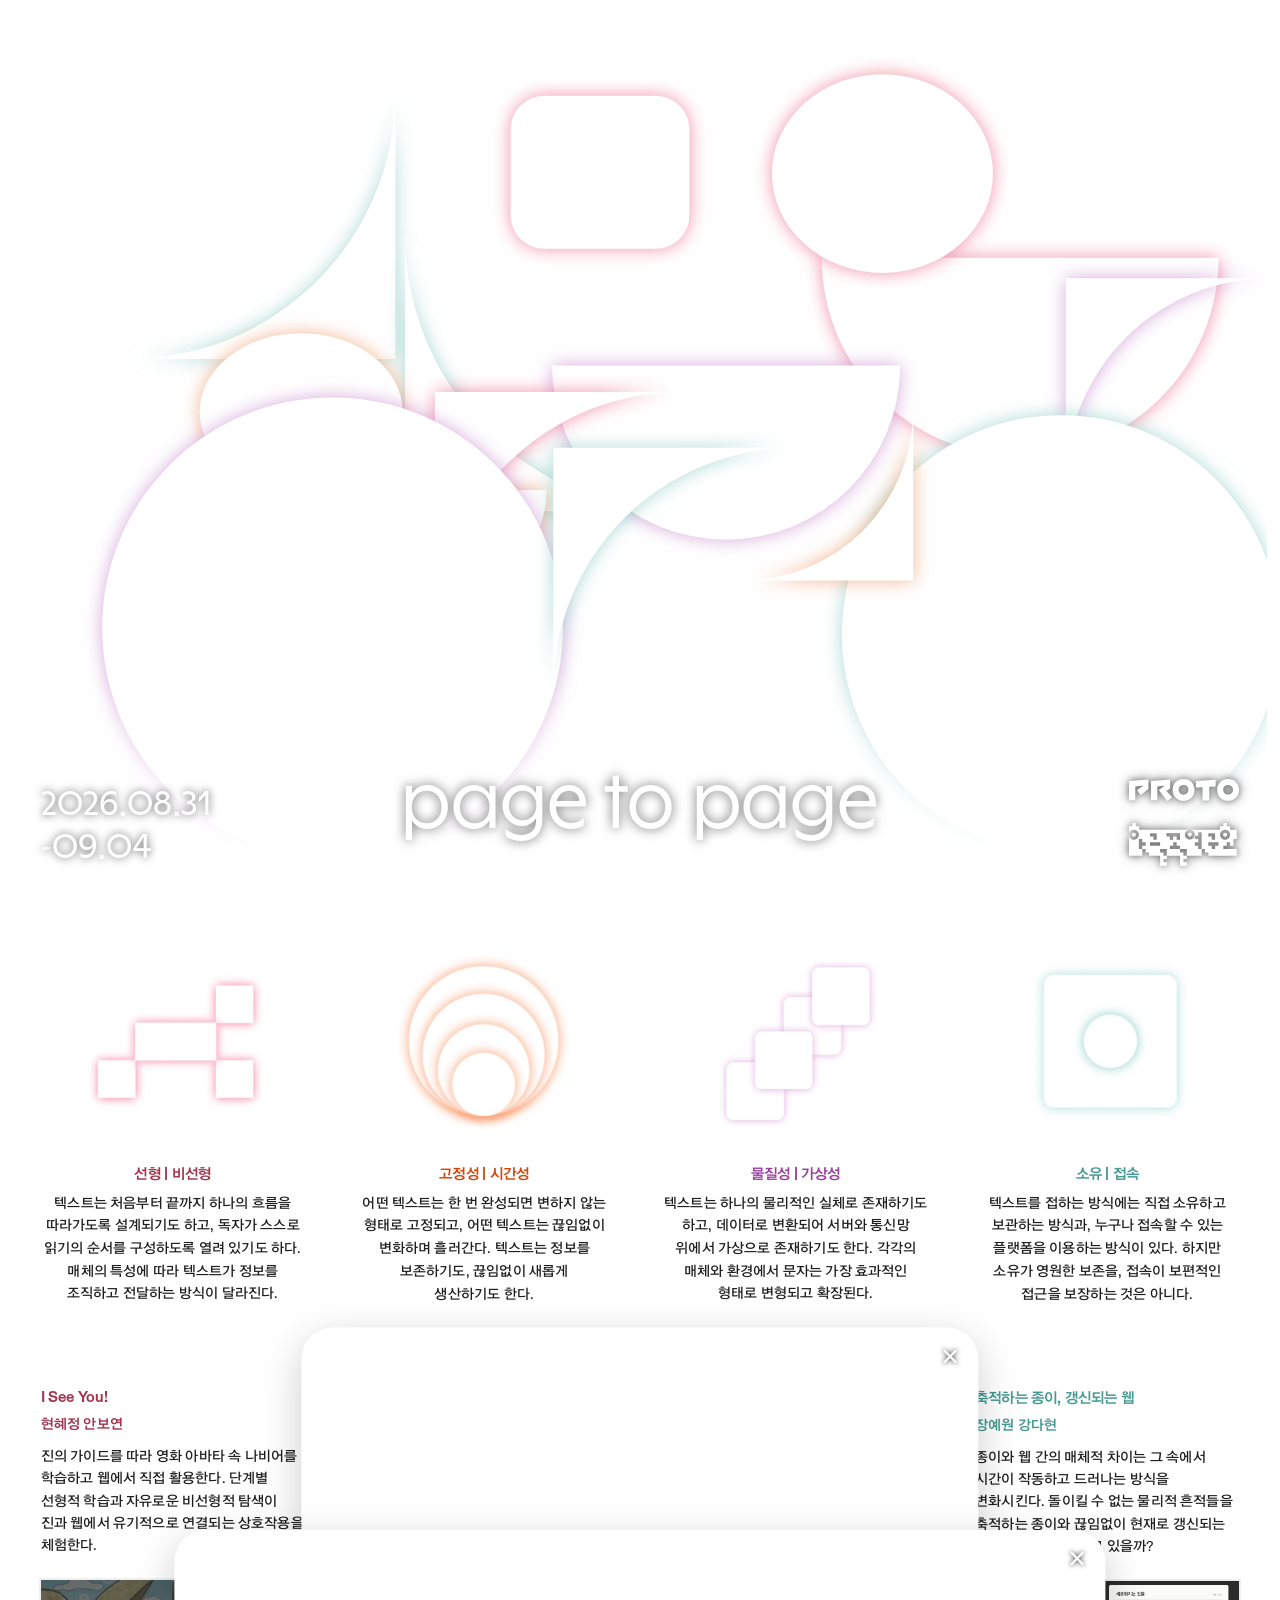
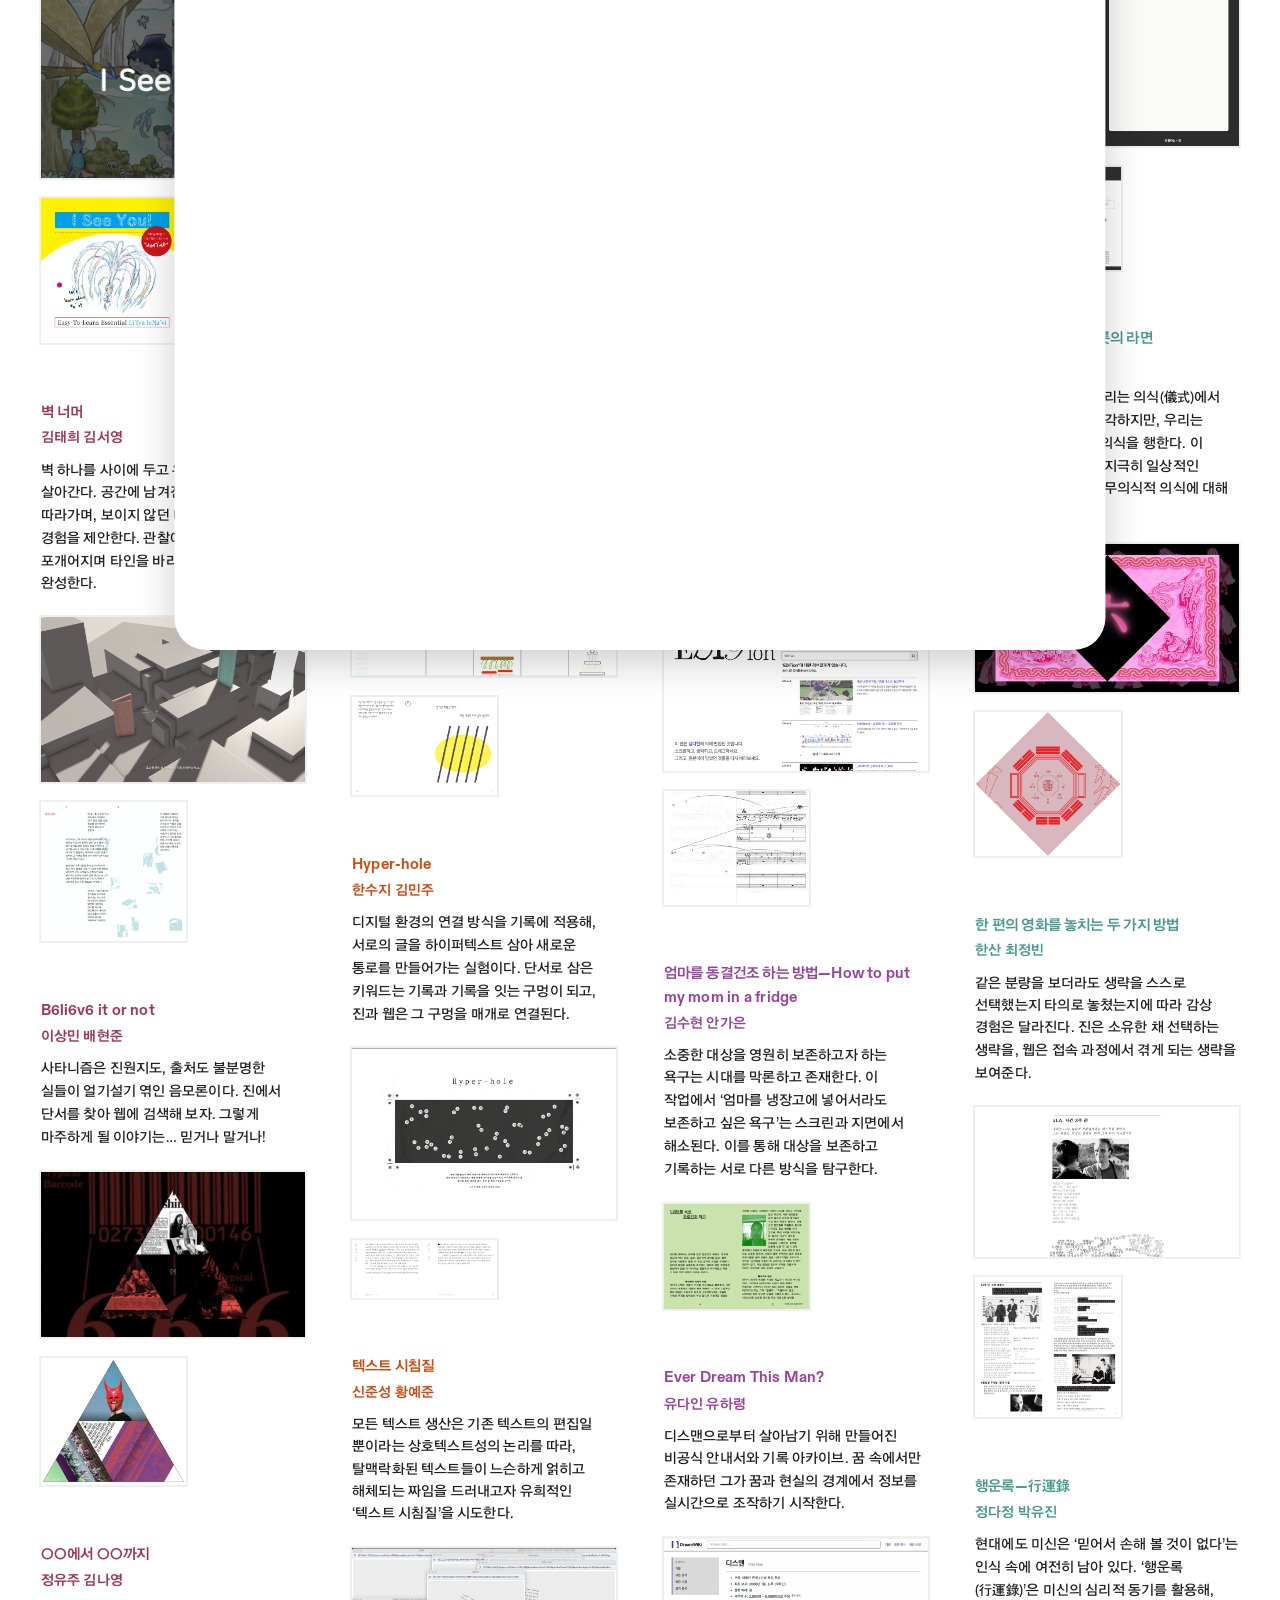
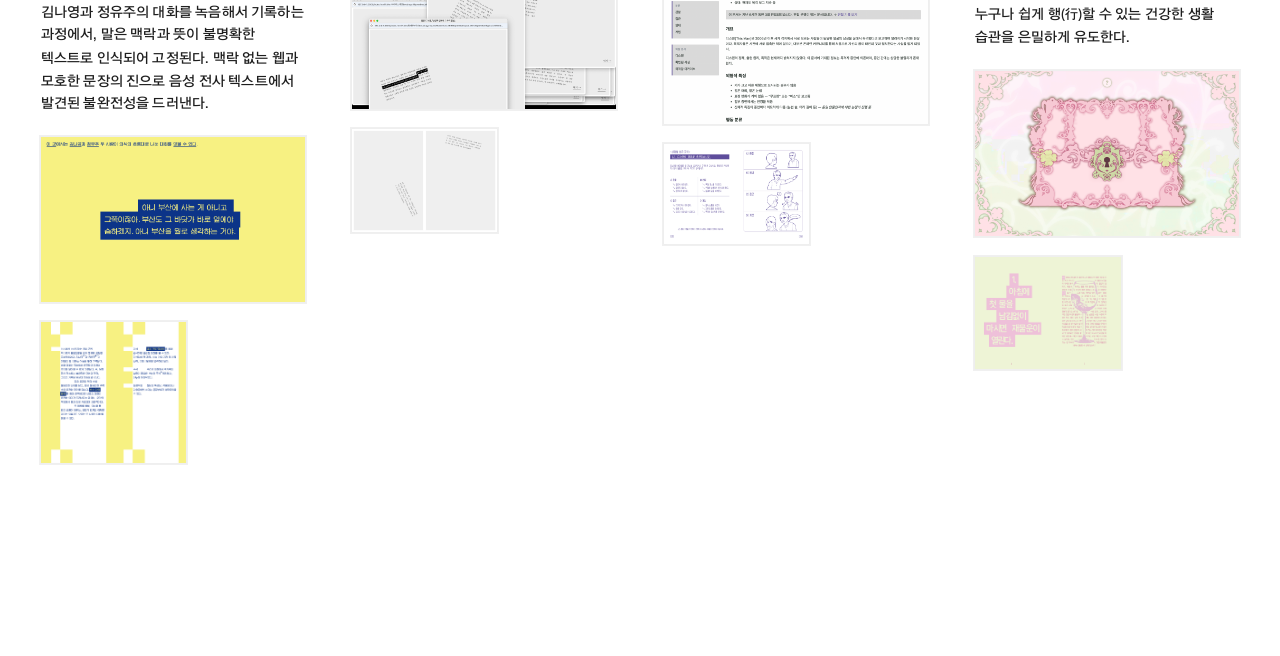
==== commit db934d4b: "final_2" ====
--- a/index.html
+++ b/index.html
@@ -434,7 +434,7 @@
             </p>
             <br />
             <img
-              src="source/image/mainpage/이상민배현준/이상민배현준_웹_1.png"
+              src="source/image/mainpage/이상민배현준/이상민배현준_웹_1.jpg"
               alt="웹 메인페이지"
             />
             <img
@@ -497,12 +497,28 @@
             <div class="cell-detail__grid">
               <div class="cell-detail__images">
                 <img
-                  src="source/image/mainpage/이상민배현준/이상민배현준_웹_1.png"
+                  src="source/image/mainpage/이상민배현준/이상민배현준_웹_1.jpg"
                   alt="이상민배현준 웹 1"
+                />
+                <img
+                  src="source/image/mainpage/이상민배현준/이상민배현준_웹_2.jpg"
+                  alt="이상민배현준 웹 2"
+                />
+                <img
+                  src="source/image/mainpage/이상민배현준/이상민배현준_웹_3.jpg"
+                  alt="이상민배현준 웹 3"
+                />
+                <img
+                  src="source/image/mainpage/이상민배현준/이상민배현준_웹_4.jpg"
+                  alt="이상민배현준 웹 4"
                 />
                 <img
                   src="source/image/mainpage/이상민배현준/이상민배현준_진_1.jpg"
                   alt="이상민배현준 진 1"
+                />
+                <img
+                  src="source/image/mainpage/이상민배현준/이상민배현준_진_2.jpg"
+                  alt="이상민배현준 진 2"
                 />
               </div>
               <div class="cell-detail__text">
--- a/style.css
+++ b/style.css
@@ -1,6 +1,6 @@
 @font-face {
   font-family: "윤고딕+diatype";
-  src: url("source/font/윤고딕330-subset.woff2") format("woff2");
+  src: url("source/font/윤고딕330-subset.woff2?v=20260830") format("woff2");
   unicode-range:
     U+AC00-D7A3, U+1100-11FF, U+3130-318F, U+3000-3009, U+300C-303F,
     U+25A0-25CA, U+25CC-25FF, U+3300-33FF, U+4E00-9FFF;
@@ -24,7 +24,7 @@
 
 @font-face {
   font-family: "윤고딕bold+diatype";
-  src: url("source/font/윤고딕340-subset.woff2") format("woff2");
+  src: url("source/font/윤고딕340-subset.woff2?v=20260830") format("woff2");
   unicode-range:
     U+AC00-D7A3, U+1100-11FF, U+3130-318F, U+3000-3009, U+300C-303F,
     U+25A0-25CA, U+25CC-25FF, U+3300-33FF, U+4E00-9FFF;
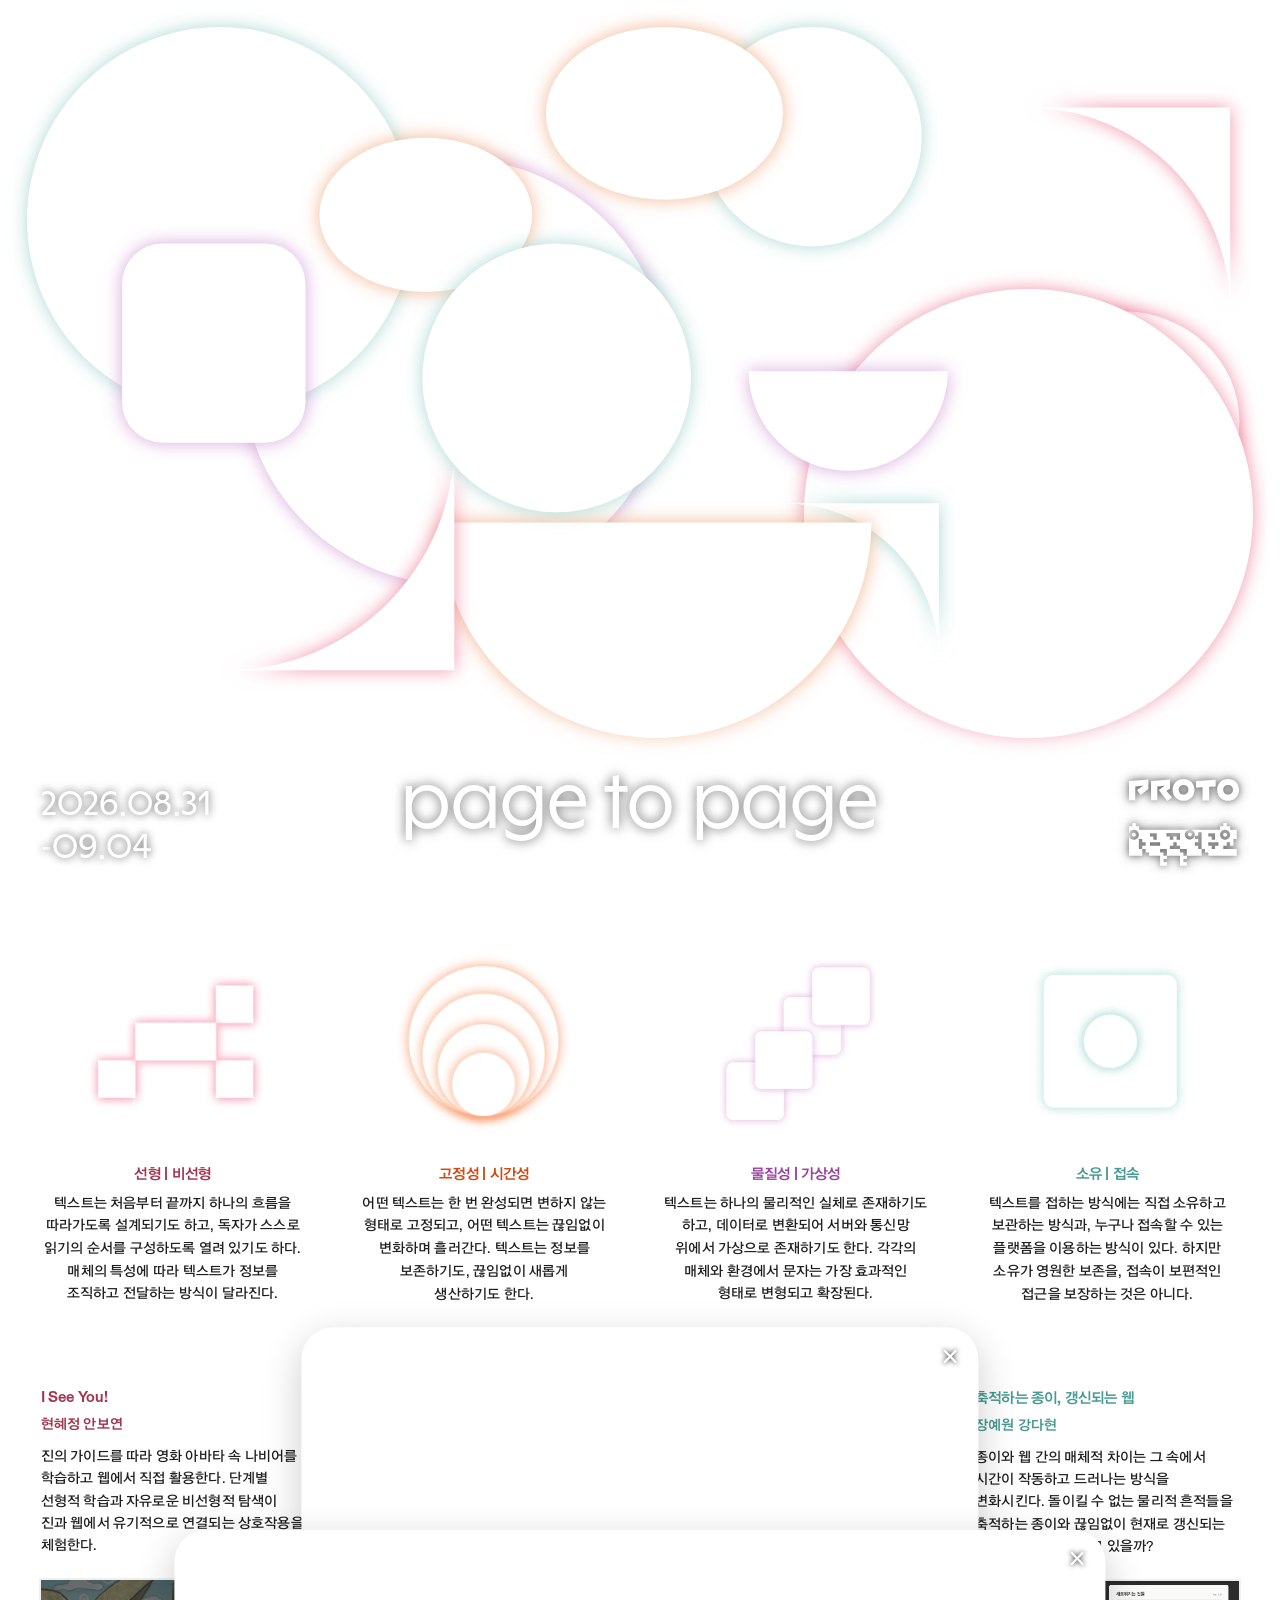
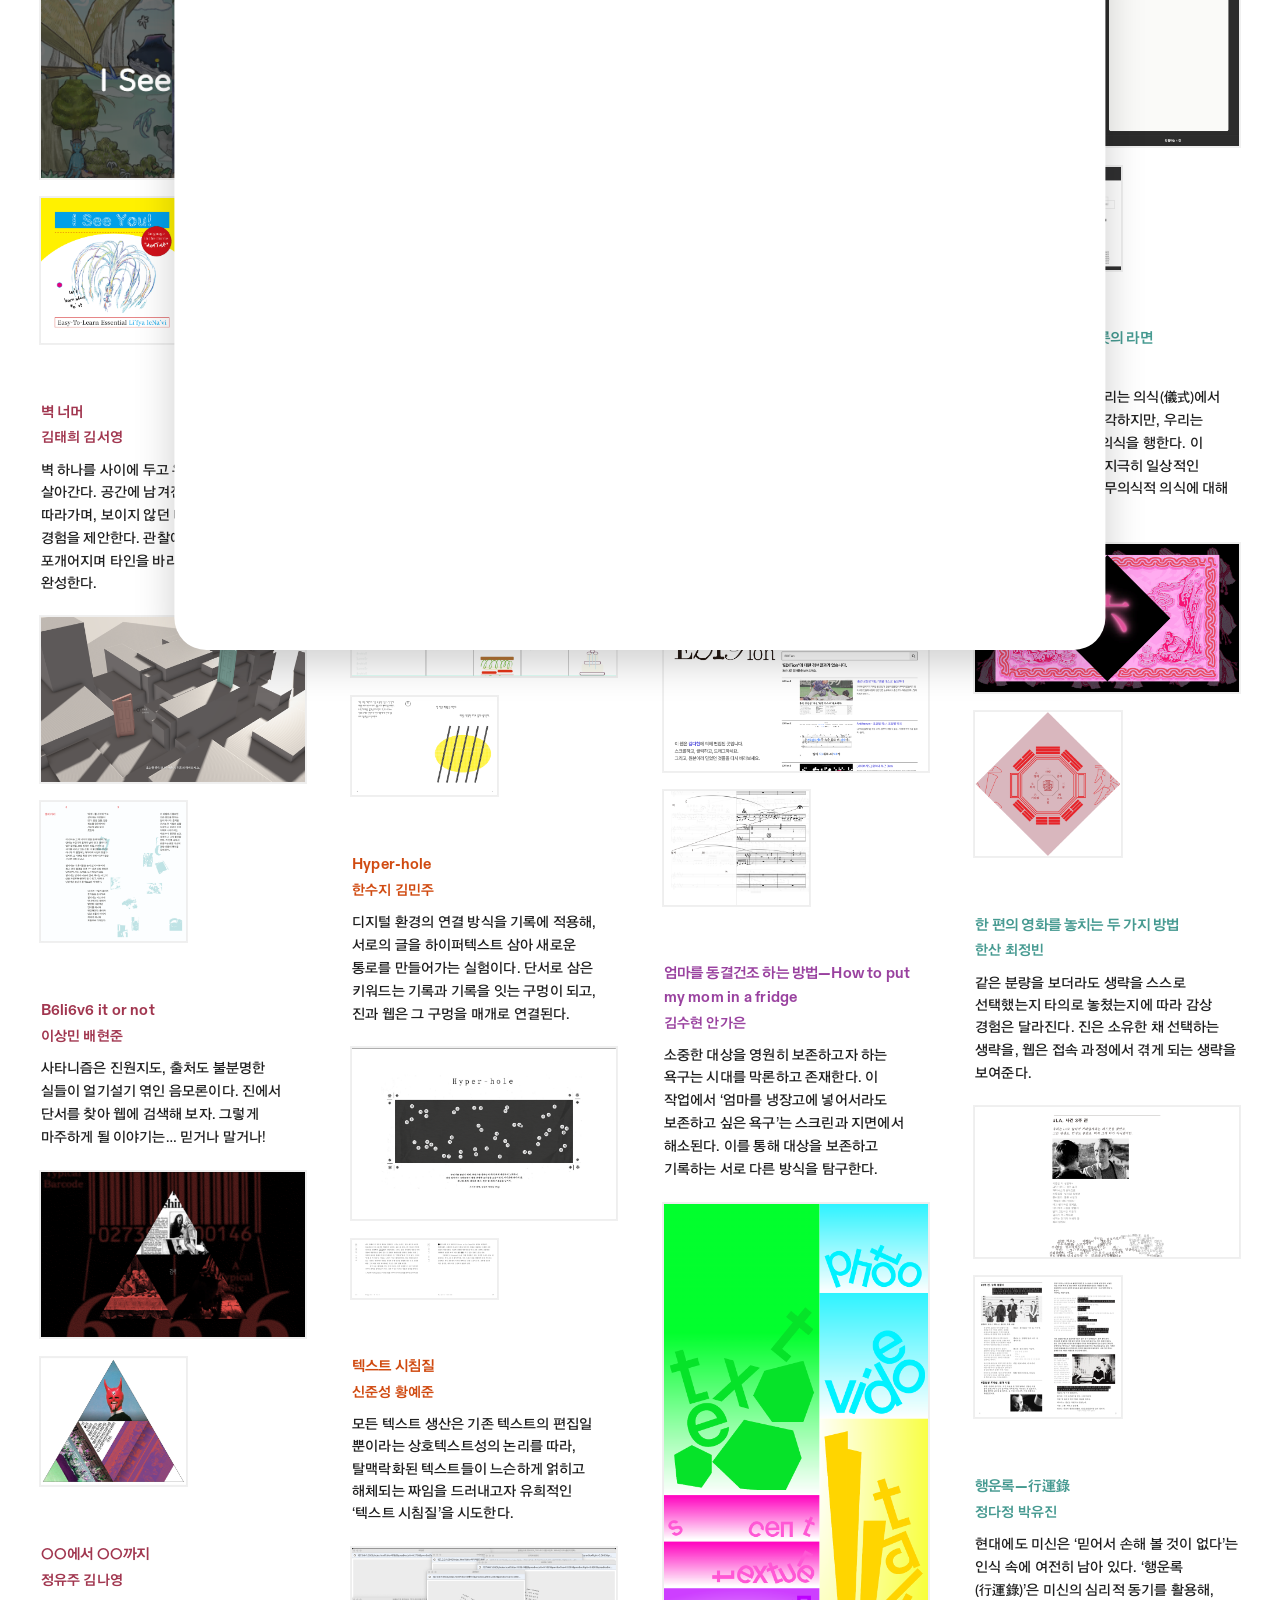
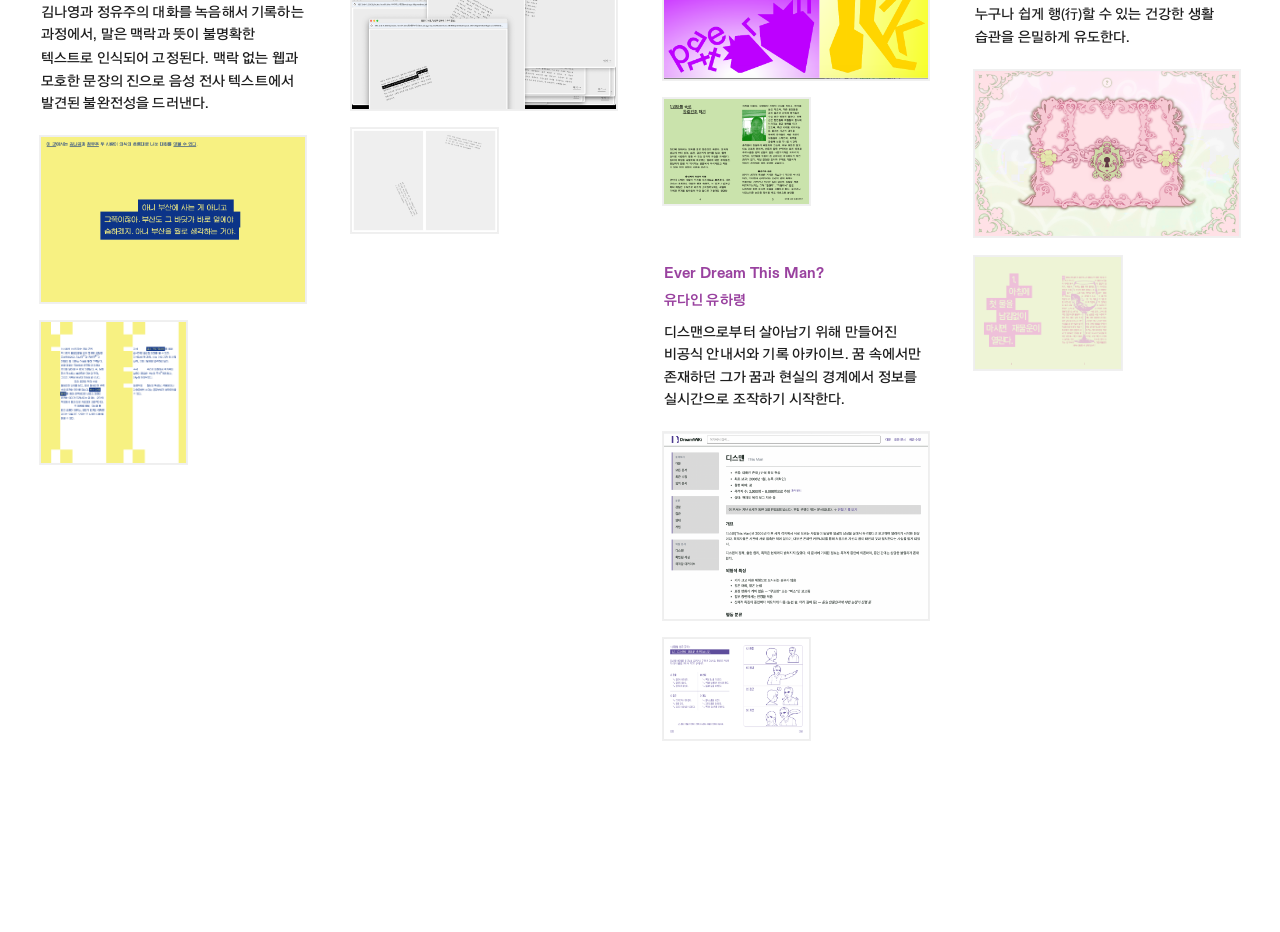
==== commit 0ec6eff3: "image" ====
--- a/index.html
+++ b/index.html
@@ -1896,6 +1896,10 @@
             </p>
             <br />
             <img
+              src="source/image/mainpage/김수현안가은/김수현안가은_웹_1.png"
+              alt="웹 메인페이지"
+            />
+            <img
               src="source/image/mainpage/김수현안가은/김수현안가은_진_1.png"
               alt="진 메인페이지"
               class="zine-image"
@@ -1939,6 +1943,18 @@
             </div>
             <div class="cell-detail__grid">
               <div class="cell-detail__images">
+                <img
+                  src="source/image/mainpage/김수현안가은/김수현안가은_웹_1.png"
+                  alt="김수현안가은 웹 1"
+                />
+                <img
+                  src="source/image/mainpage/김수현안가은/김수현안가은_웹_2.png"
+                  alt="김수현안가은 웹 2"
+                />
+                <img
+                  src="source/image/mainpage/김수현안가은/김수현안가은_웹_3.png"
+                  alt="김수현안가은 웹 3"
+                />
                 <img
                   src="source/image/mainpage/김수현안가은/김수현안가은_진_1.png"
                   alt="김수현안가은 진 1"
